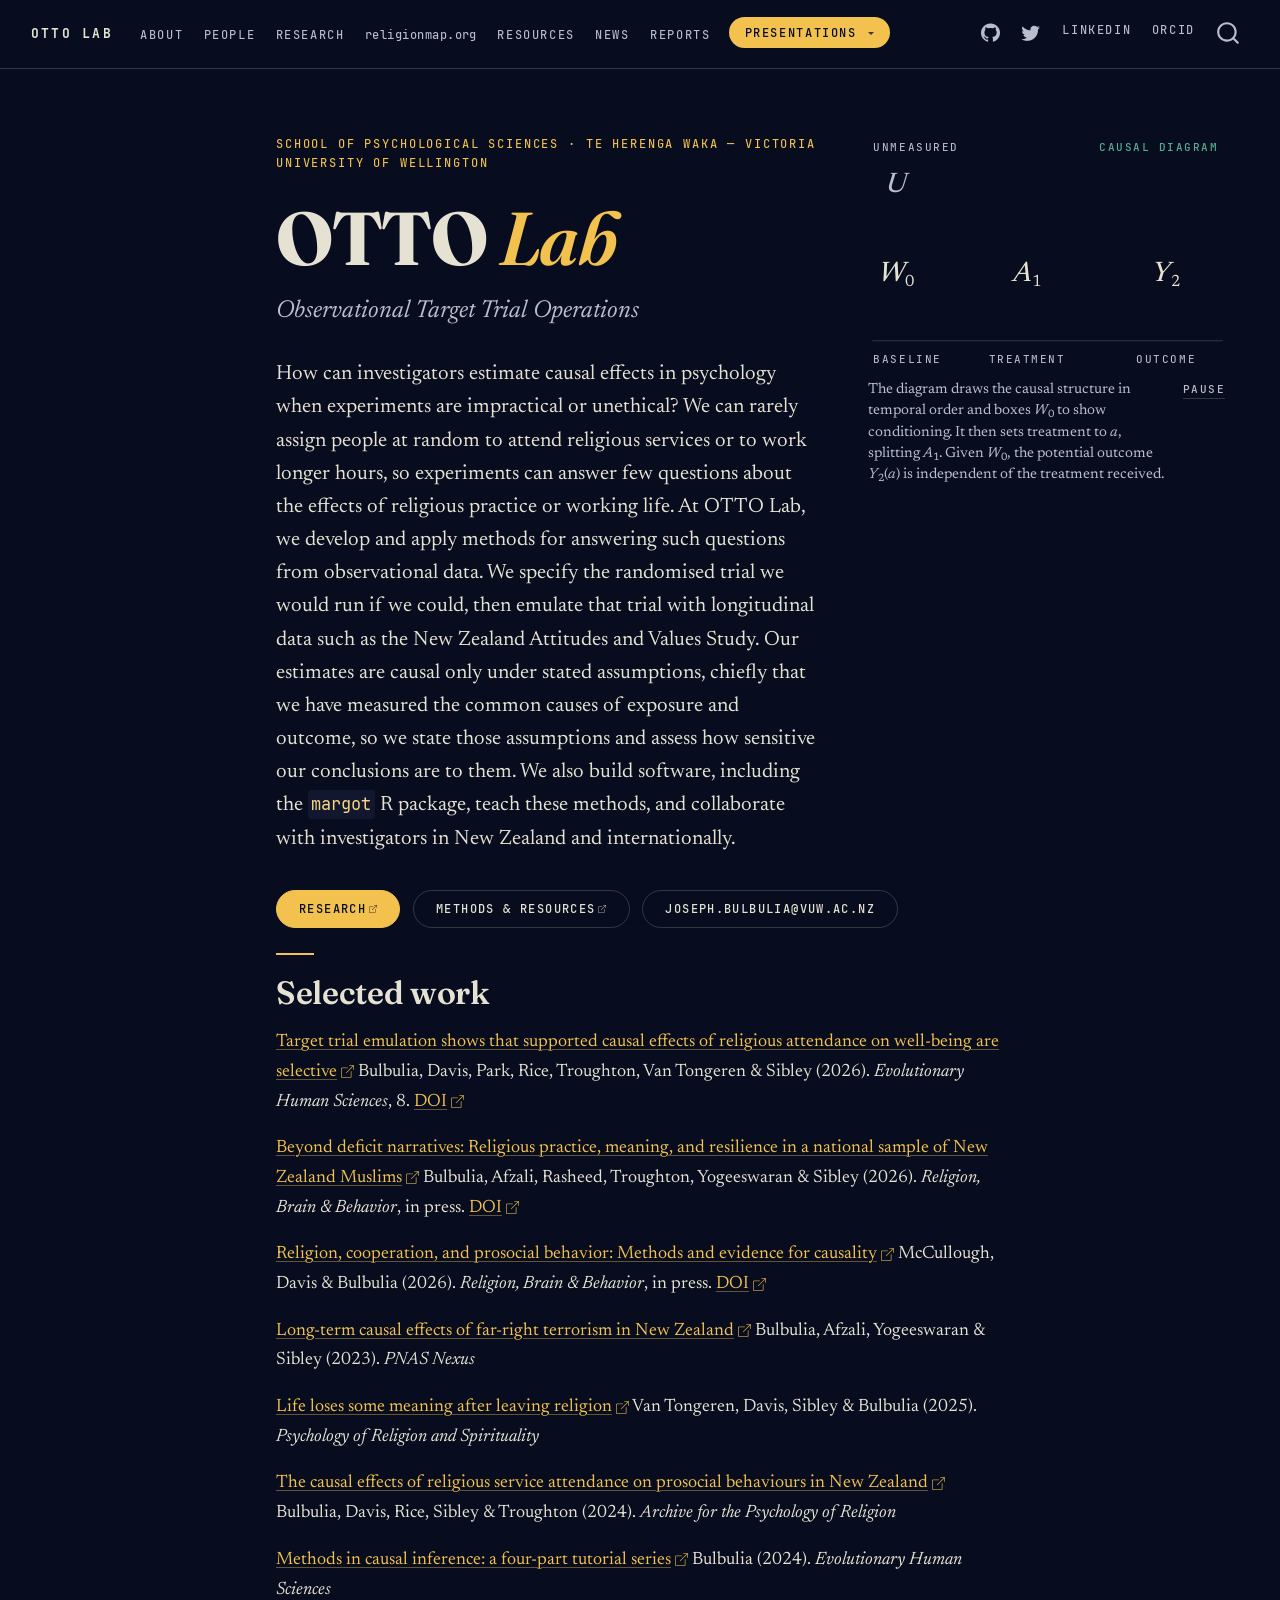
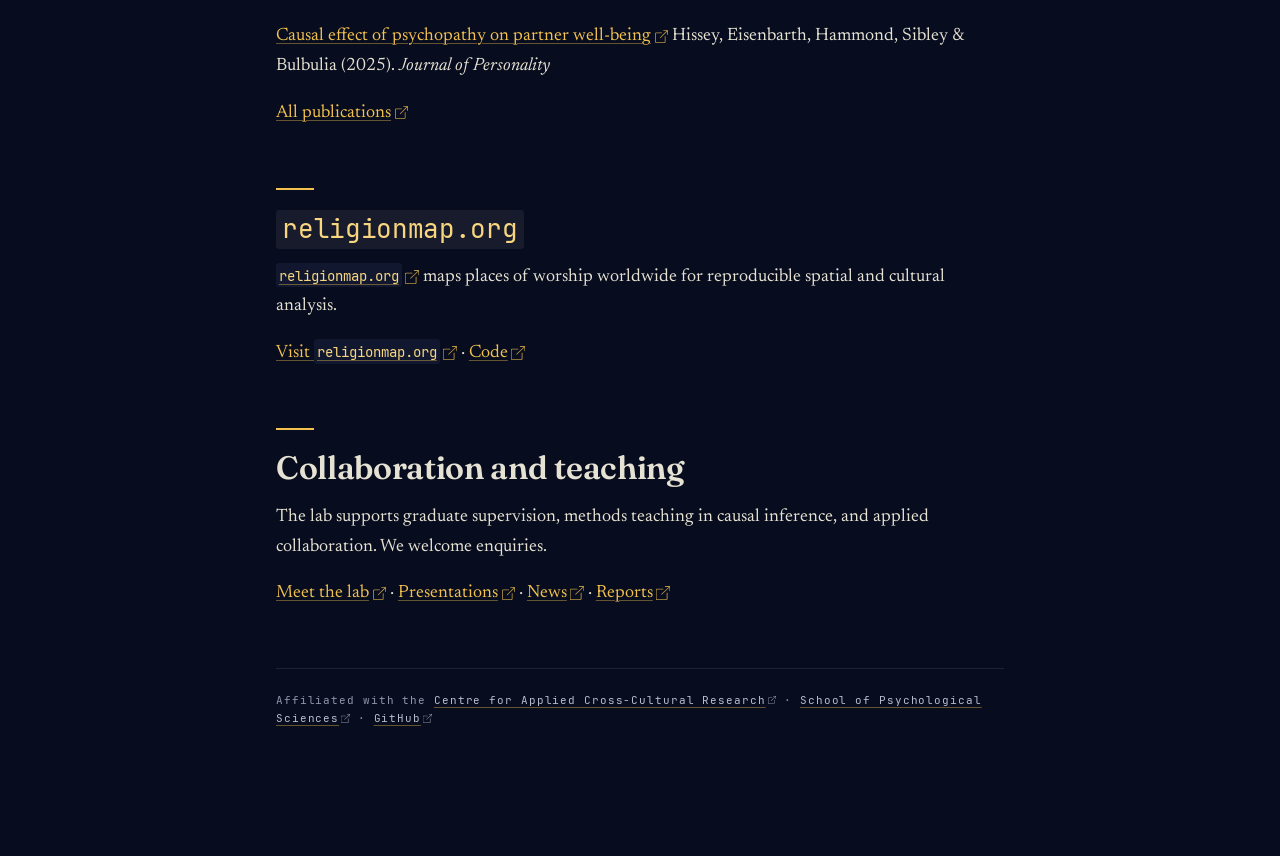
==== docs/index.html @ f125940e "lead the landing lede with the methods question" ====
<!DOCTYPE html>
<html xmlns="http://www.w3.org/1999/xhtml" lang="en" xml:lang="en"><head>

<meta charset="utf-8">
<meta name="generator" content="quarto-1.10.19">

<meta name="viewport" content="width=device-width, initial-scale=1.0, user-scalable=yes">


<title>OTTO Lab</title>
<style>
/* Default styles provided by pandoc.
** See https://pandoc.org/MANUAL.html#variables-for-html for config info.
*/
span.smallcaps{font-variant: small-caps;}
div.columns{display: flex; gap: 1.5em;}
div.column{flex: auto;}
@media screen {
div.columns{gap: min(4vw, 1.5em);}
div.column{overflow-x: auto;}
}
div.hanging-indent{margin-left: 1.5em; text-indent: -1.5em;}
ul.task-list{list-style: none;}
ul.task-list li input[type="checkbox"] {
  width: 0.8em;
  margin: 0 0.8em 0.2em -1em; /* quarto-specific, see https://github.com/quarto-dev/quarto-cli/issues/4556 */ 
  vertical-align: middle;
}
/* CSS for syntax highlighting */
html { -webkit-text-size-adjust: 100%; }
pre > code.sourceCode { white-space: pre; position: relative; }
pre > code.sourceCode > span { display: inline-block; line-height: 1.25; }
pre > code.sourceCode > span:empty { height: 1.2em; }
.sourceCode { overflow: visible; }
code.sourceCode > span { color: inherit; text-decoration: inherit; }
div.sourceCode { margin: 1em 0; }
pre.sourceCode { margin: 0; }
@media screen {
div.sourceCode { overflow: auto; }
}
@media print {
pre > code.sourceCode { white-space: pre-wrap; }
pre > code.sourceCode > span { text-indent: -5em; padding-left: 5em; }
}
pre.numberSource code
  { counter-reset: source-line 0; }
pre.numberSource code > span
  { position: relative; left: -4em; counter-increment: source-line; }
pre.numberSource code > span > a:first-child::before
  { content: counter(source-line);
    position: relative; left: -1em; text-align: right; vertical-align: baseline;
    border: none; display: inline-block;
    -webkit-touch-callout: none; -webkit-user-select: none;
    -khtml-user-select: none; -moz-user-select: none;
    -ms-user-select: none; user-select: none;
    padding: 0 4px; width: 4em;
  }
pre.numberSource { margin-left: 3em;  padding-left: 4px; }
div.sourceCode
  {   }
@media screen {
pre > code.sourceCode > span > a:first-child::before { text-decoration: underline; }
}
</style>


<script src="site_libs/quarto-nav/quarto-nav.js"></script>
<script src="site_libs/quarto-nav/headroom.min.js"></script>
<script src="site_libs/clipboard/clipboard.min.js"></script>
<script src="site_libs/quarto-search/autocomplete.umd.js"></script>
<script src="site_libs/quarto-search/fuse.min.js"></script>
<script src="site_libs/quarto-search/quarto-search.js"></script>
<meta name="quarto:offset" content="./">
<script src="site_libs/quarto-html/quarto.js" type="module"></script>
<script src="site_libs/quarto-html/tabsets/tabsets.js" type="module"></script>
<script src="site_libs/quarto-html/popper.min.js"></script>
<script src="site_libs/quarto-html/tippy.umd.min.js"></script>
<script src="site_libs/quarto-html/anchor.min.js"></script>
<link href="site_libs/quarto-html/tippy.css" rel="stylesheet">
<link href="site_libs/quarto-html/quarto-syntax-highlighting-dark-f0058274f14582c11f93ccacdc4628bb.css" rel="stylesheet" id="quarto-text-highlighting-styles">
<script src="site_libs/bootstrap/bootstrap.min.js"></script>
<link href="site_libs/bootstrap/bootstrap-icons.css" rel="stylesheet">
<link href="site_libs/bootstrap/bootstrap-173525e9e7767d01ec6b08f5a2f93397.min.css" rel="stylesheet" append-hash="true" id="quarto-bootstrap" data-mode="dark">
<script id="quarto-search-options" type="application/json">{
  "location": "navbar",
  "copy-button": false,
  "collapse-after": 3,
  "panel-placement": "end",
  "type": "overlay",
  "limit": 50,
  "keyboard-shortcut": [
    "f",
    "/",
    "s"
  ],
  "show-item-context": false,
  "language": {
    "search-no-results-text": "No results",
    "search-matching-documents-text": "matching documents",
    "search-copy-link-title": "Copy link to search",
    "search-hide-matches-text": "Hide additional matches",
    "search-more-match-text": "more match in this document",
    "search-more-matches-text": "more matches in this document",
    "search-clear-button-title": "Clear",
    "search-text-placeholder": "",
    "search-detached-cancel-button-title": "Cancel",
    "search-submit-button-title": "Submit",
    "search-label": "Search"
  }
}</script>
<style>html{ scroll-behavior: smooth; }</style>


<link rel="stylesheet" href="styles.css">
<meta property="og:title" content="OTTO Lab">
<meta property="og:description" content="Observational Target Trial Operations (OTTO), School of Psychological Sciences, Te Herenga Waka - Victoria University of Wellington">
<meta property="og:site_name" content="OTTO Lab">
<meta property="og:locale" content="en_US">
<meta name="twitter:title" content="OTTO Lab">
<meta name="twitter:description" content="Observational Target Trial Operations (OTTO), School of Psychological Sciences, Te Herenga Waka - Victoria University of Wellington">
<meta name="twitter:creator" content="@prof_joe_">
<meta name="twitter:site" content="@prof_joe_">
<meta name="twitter:card" content="summary_large_image">
</head>

<body class="nav-fixed home fullcontent quarto-light">

<div id="quarto-search-results"></div>
  <header id="quarto-header" class="headroom fixed-top">
    <nav class="navbar navbar-expand-lg " data-bs-theme="dark">
      <div class="navbar-container container-fluid">
      <div class="navbar-brand-container mx-auto">
    <a class="navbar-brand" href="./index.html">
    <span class="navbar-title">OTTO Lab</span>
    </a>
  </div>
            <div id="quarto-search" class="" title="Search"></div>
          <button class="navbar-toggler" type="button" data-bs-toggle="collapse" data-bs-target="#navbarCollapse" aria-controls="navbarCollapse" role="menu" aria-expanded="false" aria-label="Toggle navigation" onclick="if (window.quartoToggleHeadroom) { window.quartoToggleHeadroom(); }">
  <span class="navbar-toggler-icon"></span>
</button>
          <div class="collapse navbar-collapse" id="navbarCollapse">
            <ul class="navbar-nav navbar-nav-scroll me-auto">
  <li class="nav-item">
    <a class="nav-link" href="./about.html"> 
<span class="menu-text">About</span></a>
  </li>  
  <li class="nav-item">
    <a class="nav-link" href="./team.html"> 
<span class="menu-text">People</span></a>
  </li>  
  <li class="nav-item">
    <a class="nav-link" href="./research.html"> 
<span class="menu-text">Research</span></a>
  </li>  
  <li class="nav-item">
    <a class="nav-link" href="https://religionmap.org/"> 
<span class="menu-text">religionmap.org</span></a>
  </li>  
  <li class="nav-item">
    <a class="nav-link" href="./resources.html"> 
<span class="menu-text">Resources</span></a>
  </li>  
  <li class="nav-item">
    <a class="nav-link" href="./news.html"> 
<span class="menu-text">News</span></a>
  </li>  
  <li class="nav-item">
    <a class="nav-link" href="./reports.html"> 
<span class="menu-text">Reports</span></a>
  </li>  
  <li class="nav-item dropdown ">
    <a class="nav-link dropdown-toggle" href="#" id="nav-menu-presentations" role="link" data-bs-toggle="dropdown" aria-expanded="false">
 <span class="menu-text">Presentations</span>
    </a>
    <ul class="dropdown-menu" aria-labelledby="nav-menu-presentations">    
        <li>
    <a class="dropdown-item" href="./presentations.html">
 <span class="dropdown-text">All Presentations</span></a>
  </li>  
        <li><hr class="dropdown-divider"></li>
        <li class="dropdown-header">2025</li>
        <li>
    <a class="dropdown-item" href="./presentations.html#sasp-2025">
 <span class="dropdown-text">SASP: Student Presentations</span></a>
  </li>  
        <li>
    <a class="dropdown-item" href="./presentations.html#apa-bier-2025">
 <span class="dropdown-text">Bier Award Lecture</span></a>
  </li>  
    </ul>
  </li>
</ul>
            <ul class="navbar-nav navbar-nav-scroll ms-auto">
  <li class="nav-item compact">
    <a class="nav-link" href="https://github.com/go-bayes"> <i class="bi bi-github" role="img" aria-label="GitHub">
</i> 
<span class="menu-text"></span></a>
  </li>  
  <li class="nav-item compact">
    <a class="nav-link" href="https://x.com/prof_joe_"> <i class="bi bi-twitter" role="img" aria-label="X (Twitter)">
</i> 
<span class="menu-text"></span></a>
  </li>  
  <li class="nav-item">
    <a class="nav-link" href="https://linkedin.com/in/joseph-bulbulia-1ba5a514"> 
<span class="menu-text">LinkedIn</span></a>
  </li>  
  <li class="nav-item">
    <a class="nav-link" href="https://orcid.org/0000-0002-5861-2056"> 
<span class="menu-text">ORCID</span></a>
  </li>  
</ul>
          </div> <!-- /navcollapse -->
            <div class="quarto-navbar-tools">
</div>
      </div> <!-- /container-fluid -->
    </nav>
</header>
<!-- content -->
<div id="quarto-content" class="quarto-container page-columns page-rows-contents page-layout-article page-navbar">
<!-- sidebar -->
<!-- margin-sidebar -->
    
<!-- main -->
<main class="content" id="quarto-document-content">

<header id="title-block-header" class="quarto-title-block default">
<div class="quarto-title">
<div class="quarto-title-block"><div><h1 class="title">OTTO Lab</h1><button type="button" class="btn code-tools-button" id="quarto-code-tools-source"><i class="bi"></i> Code</button></div></div>
</div>



<div class="quarto-title-meta">

    
  
    
  </div>
  


</header>


<div class="hero">
<p class="hero-affiliation">
School of Psychological Sciences · Te Herenga Waka — Victoria University of Wellington
</p>
<h1 class="hero-title">
OTTO <em>Lab</em>
</h1>
<p class="hero-descriptor">
Observational Target Trial Operations
</p>
<figure class="hero-dag figure" id="hero-dag">
<svg class="dag" viewbox="18 0 328 216" role="img" aria-labelledby="dag-title dag-desc">
<title id="dag-title">Causal diagram of a target trial emulation</title>
<desc id="dag-desc">In temporal order: an unmeasured variable U affects baseline covariates W0 and the outcome Y2; W0 affects treatment A1 and Y2. W0 is then boxed to show conditioning. The treatment node splits to set treatment to a, as in a single-world intervention graph, and an arrow runs from a to the potential outcome Y2(a). Given W0, Y2(a) is independent of the treatment received.</desc>
<g aria-hidden="true">
<text class="dag-phase dag-phase-obs" x="340" y="16" text-anchor="end">CAUSAL DIAGRAM</text>
<text class="dag-phase dag-phase-int" x="340" y="16" text-anchor="end">SINGLE-WORLD INTERVENTION</text>
<text class="dag-node dag-u" x="44" y="53" text-anchor="middle">U</text>
<text class="dag-micro" x="23" y="16">UNMEASURED</text>
<text class="dag-node" x="44" y="135" text-anchor="middle">W<tspan class="dag-sub" dy="5">0</tspan></text>
<text class="dag-node" x="164" y="135" text-anchor="middle">A<tspan class="dag-sub" dy="5">1</tspan></text>
<text class="dag-node" x="292" y="135" text-anchor="middle">Y<tspan class="dag-sub" dy="5">2</tspan></text>
<rect class="dag-box" x="22" y="111" width="44" height="37" rx="2" pathlength="1"></rect>
<g class="dag-split">
<line class="dag-bar" x1="189" y1="106" x2="189" y2="146"></line>
<text class="dag-node dag-fixed" x="198" y="135">a</text>
</g>
<text class="dag-node dag-fixed dag-po" x="308" y="135">(a)</text>
<g class="dag-edge dag-e-la"><path d="M72.0 126.0 L140.0 126.0" pathlength="1"></path><polygon points="146.0,126.0 138.0,129.4 138.0,122.6"></polygon></g>
<g class="dag-edge dag-e-ly"><path d="M58.0 150.0 Q162.7 205.0 269.4 145.6" pathlength="1"></path><polygon points="276.0,142.0 270.7,148.9 267.4,143.0"></polygon></g>
<g class="dag-edge dag-edge-dashed dag-e-ul"><path d="M44.0 64.0 L44.0 101.0"></path><polygon points="44.0,109.0 40.6,101.0 47.4,101.0"></polygon></g>
<g class="dag-edge dag-edge-dashed dag-e-uy"><path d="M60.0 58.0 Q191.9 52.2 271.1 106.6"></path><polygon points="276.0,110.0 267.5,108.1 271.5,102.6"></polygon></g>
<g class="dag-edge dag-edge-int dag-e-int"><path d="M216.0 126.0 L266.0 126.0" pathlength="1"></path><polygon points="272.0,126.0 264.0,129.4 264.0,122.6"></polygon></g>
<line class="dag-axis" x1="22" y1="190" x2="344" y2="190"></line>
<text class="dag-micro" x="23" y="210">BASELINE</text>
<text class="dag-micro" x="164" y="210" text-anchor="middle">TREATMENT</text>
<text class="dag-micro" x="292" y="210" text-anchor="middle">OUTCOME</text>
</g>
</svg>
<figcaption class="hero-dag-caption">
<span>The diagram draws the causal structure in temporal order and boxes <i>W</i><sub>0</sub> to show conditioning. It then sets treatment to <i>a</i>, splitting <i>A</i><sub>1</sub>. Given <i>W</i><sub>0</sub>, the potential outcome <i>Y</i><sub>2</sub>(<i>a</i>) is independent of the treatment received.</span>
<button type="button" class="dag-toggle" hidden="">Pause</button>
</figcaption>
</figure>
<script>
// pause control for the hero diagram (wcag 2.2.2); hidden when motion is reduced
(function () {
  var fig = document.getElementById("hero-dag");
  var btn = fig && fig.querySelector(".dag-toggle");
  if (!btn || window.matchMedia("(prefers-reduced-motion: reduce)").matches) return;
  btn.hidden = false;
  btn.setAttribute("aria-label", "Pause diagram animation");
  btn.addEventListener("click", function () {
    var paused = fig.classList.toggle("is-paused");
    btn.textContent = paused ? "Play" : "Pause";
    btn.setAttribute("aria-label", (paused ? "Play" : "Pause") + " diagram animation");
  });
})();
</script>
<p class="hero-lede">
How can investigators estimate causal effects in psychology when experiments are impractical or unethical? We can rarely assign people at random to attend religious services or to work longer hours, so experiments can answer few questions about the effects of religious practice or working life. At OTTO Lab, we develop and apply methods for answering such questions from observational data. We specify the randomised trial we would run if we could, then emulate that trial with longitudinal data such as the New Zealand Attitudes and Values Study. Our estimates are causal only under stated assumptions, chiefly that we have measured the common causes of exposure and outcome, so we state those assumptions and assess how sensitive our conclusions are to them. We also build software, including the <code>margot</code> R package, teach these methods, and collaborate with investigators in New Zealand and internationally.
</p>
<div class="hero-actions">
<p><a href="./research.html" class="btn btn-primary">Research</a> <a href="./resources.html" class="btn btn-secondary">Methods &amp; resources</a> <a href="mailto:joseph.bulbulia@vuw.ac.nz" class="btn btn-secondary">joseph.bulbulia@vuw.ac.nz</a></p>
</div>
</div>
<section id="selected-work" class="level2">
<h2 class="anchored" data-anchor-id="selected-work">Selected work</h2>
<p><a href="https://doi.org/10.1017/ehs.2026.10043">Target trial emulation shows that supported causal effects of religious attendance on well-being are selective</a> Bulbulia, Davis, Park, Rice, Troughton, Van Tongeren &amp; Sibley (2026). <em>Evolutionary Human Sciences</em>, 8. <a href="https://doi.org/10.1017/ehs.2026.10043">DOI</a></p>
<p><a href="https://doi.org/10.1080/2153599X.2026.2645568">Beyond deficit narratives: Religious practice, meaning, and resilience in a national sample of New Zealand Muslims</a> Bulbulia, Afzali, Rasheed, Troughton, Yogeeswaran &amp; Sibley (2026). <em>Religion, Brain &amp; Behavior</em>, in press. <a href="https://doi.org/10.1080/2153599X.2026.2645568">DOI</a></p>
<p><a href="https://doi.org/10.1080/2153599X.2026.2695639">Religion, cooperation, and prosocial behavior: Methods and evidence for causality</a> McCullough, Davis &amp; Bulbulia (2026). <em>Religion, Brain &amp; Behavior</em>, in press. <a href="https://doi.org/10.1080/2153599X.2026.2695639">DOI</a></p>
<p><a href="https://academic.oup.com/pnasnexus/article/2/8/pgad242/7244773">Long-term causal effects of far-right terrorism in New Zealand</a> Bulbulia, Afzali, Yogeeswaran &amp; Sibley (2023). <em>PNAS Nexus</em></p>
<p><a href="https://psycnet.apa.org/record/2026-71076-001">Life loses some meaning after leaving religion</a> Van Tongeren, Davis, Sibley &amp; Bulbulia (2025). <em>Psychology of Religion and Spirituality</em></p>
<p><a href="https://openaccess.wgtn.ac.nz/articles/journal_contribution/The_causal_effects_of_religious_service_attendance_on_prosocial_behaviours_in_New_Zealand_A_national_longitudinal_study/28386350">The causal effects of religious service attendance on prosocial behaviours in New Zealand</a> Bulbulia, Davis, Rice, Sibley &amp; Troughton (2024). <em>Archive for the Psychology of Religion</em></p>
<p><a href="./resources.html#start-here-methods-in-causal-inference-series">Methods in causal inference: a four-part tutorial series</a> Bulbulia (2024). <em>Evolutionary Human Sciences</em></p>
<p><a href="https://doi.org/10.1111/jopy.70042">Causal effect of psychopathy on partner well-being</a> Hissey, Eisenbarth, Hammond, Sibley &amp; Bulbulia (2025). <em>Journal of Personality</em></p>
<p><a href="./research.html">All publications</a></p>
</section>
<section id="religionmap.org" class="level2">
<h2 class="anchored" data-anchor-id="religionmap.org"><code>religionmap.org</code></h2>
<p><a href="https://religionmap.org/"><code>religionmap.org</code></a> maps places of worship worldwide for reproducible spatial and cultural analysis.</p>
<p><a href="https://religionmap.org/">Visit <code>religionmap.org</code></a> · <a href="https://github.com/go-bayes/places-of-worship">Code</a></p>
</section>
<section id="collaboration-and-teaching" class="level2">
<h2 class="anchored" data-anchor-id="collaboration-and-teaching">Collaboration and teaching</h2>
<p>The lab supports graduate supervision, methods teaching in causal inference, and applied collaboration. We welcome enquiries.</p>
<div class="home-links">
<p><a href="./team.html">Meet the lab</a> · <a href="./presentations.html">Presentations</a> · <a href="./news.html">News</a> · <a href="./reports.html">Reports</a></p>
</div>
<div class="home-affiliation-line">
<p>Affiliated with the <a href="https://www.wgtn.ac.nz/cacr">Centre for Applied Cross-Cultural Research</a> · <a href="https://www.wgtn.ac.nz/psyc">School of Psychological Sciences</a> · <a href="https://github.com/go-bayes">GitHub</a></p>
</div>


<!-- -->

</section>

</main> <!-- /main -->
<script id="quarto-html-after-body" type="application/javascript">
  window.document.addEventListener("DOMContentLoaded", function (event) {
    const icon = "";
    const anchorJS = new window.AnchorJS();
    anchorJS.options = {
      placement: 'right',
      icon: icon
    };
    anchorJS.add('.anchored');
    const isCodeAnnotation = (el) => {
      for (const clz of el.classList) {
        if (clz.startsWith('code-annotation-')) {                     
          return true;
        }
      }
      return false;
    }
    const onCopySuccess = function(e) {
      // button target
      const button = e.trigger;
      // don't keep focus
      button.blur();
      // flash "checked"
      button.classList.add('code-copy-button-checked');
      var currentTitle = button.getAttribute("title");
      button.setAttribute("title", "Copied!");
      let tooltip;
      if (window.bootstrap) {
        button.setAttribute("data-bs-toggle", "tooltip");
        button.setAttribute("data-bs-placement", "left");
        button.setAttribute("data-bs-title", "Copied!");
        tooltip = new bootstrap.Tooltip(button, 
          { trigger: "manual", 
            customClass: "code-copy-button-tooltip",
            offset: [0, -8]});
        tooltip.show();    
      }
      setTimeout(function() {
        if (tooltip) {
          tooltip.hide();
          button.removeAttribute("data-bs-title");
          button.removeAttribute("data-bs-toggle");
          button.removeAttribute("data-bs-placement");
        }
        button.setAttribute("title", currentTitle);
        button.classList.remove('code-copy-button-checked');
      }, 1000);
      // clear code selection
      e.clearSelection();
    }
    const getTextToCopy = function(trigger) {
      const outerScaffold = trigger.parentElement.cloneNode(true);
      const codeEl = outerScaffold.querySelector('code');
      for (const childEl of codeEl.children) {
        if (isCodeAnnotation(childEl)) {
          childEl.remove();
        }
      }
      return codeEl.innerText;
    }
    const clipboard = new window.ClipboardJS('.code-copy-button:not([data-in-quarto-modal])', {
      text: getTextToCopy
    });
    clipboard.on('success', onCopySuccess);
    if (window.document.getElementById('quarto-embedded-source-code-modal')) {
      const clipboardModal = new window.ClipboardJS('.code-copy-button[data-in-quarto-modal]', {
        text: getTextToCopy,
        container: window.document.getElementById('quarto-embedded-source-code-modal')
      });
      clipboardModal.on('success', onCopySuccess);
    }
    const viewSource = window.document.getElementById('quarto-view-source') ||
                       window.document.getElementById('quarto-code-tools-source');
    if (viewSource) {
      const sourceUrl = viewSource.getAttribute("data-quarto-source-url");
      viewSource.addEventListener("click", function(e) {
        if (sourceUrl) {
          // rstudio viewer pane
          if (/\bcapabilities=\b/.test(window.location)) {
            window.open(sourceUrl);
          } else {
            window.location.href = sourceUrl;
          }
        } else {
          const modal = new bootstrap.Modal(document.getElementById('quarto-embedded-source-code-modal'));
          modal.show();
        }
        return false;
      });
    }
    function toggleCodeHandler(show) {
      return function(e) {
        const cellDetails = window.document.querySelectorAll(".cell details.code-fold");
        for (let i=0; i<cellDetails.length; i++) {
          const details = cellDetails[i];
          if (show) {
            details.open = true;
          } else {
            details.removeAttribute("open");
          }
        }
        const cellCodeDivs = window.document.querySelectorAll(".cell div.sourceCode.cell-code");
        const fromCls = show ? "hidden" : "unhidden";
        const toCls = show ? "unhidden" : "hidden";
        for (let i=0; i<cellCodeDivs.length; i++) {
          const codeDiv = cellCodeDivs[i];
          if (codeDiv.classList.contains(fromCls)) {
            codeDiv.classList.remove(fromCls);
            codeDiv.classList.add(toCls);
          } 
        }
        return false;
      }
    }
    const hideAllCode = window.document.getElementById("quarto-hide-all-code");
    if (hideAllCode) {
      hideAllCode.addEventListener("click", toggleCodeHandler(false));
    }
    const showAllCode = window.document.getElementById("quarto-show-all-code");
    if (showAllCode) {
      showAllCode.addEventListener("click", toggleCodeHandler(true));
    }
      var localhostRegex = new RegExp(/^(?:http|https):\/\/localhost\:?[0-9]*\//);
      var mailtoRegex = new RegExp(/^mailto:/);
        var filterRegex = new RegExp("https:\/\/ottolab\.nz\/");
      var isInternal = (href) => {
          return filterRegex.test(href) || localhostRegex.test(href) || mailtoRegex.test(href);
      }
      // Inspect non-navigation links and adorn them if external
     var links = window.document.querySelectorAll('a[href]:not(.nav-link):not(.navbar-brand):not(.toc-action):not(.sidebar-link):not(.sidebar-item-toggle):not(.pagination-link):not(.no-external):not([aria-hidden]):not(.dropdown-item):not(.quarto-navigation-tool):not(.about-link)');
      for (var i=0; i<links.length; i++) {
        const link = links[i];
        if (!isInternal(link.href)) {
          // undo the damage that might have been done by quarto-nav.js in the case of
          // links that we want to consider external
          if (link.dataset.originalHref !== undefined) {
            link.href = link.dataset.originalHref;
          }
            // target, if specified
            link.setAttribute("target", "_blank");
            if (link.getAttribute("rel") === null) {
              link.setAttribute("rel", "noopener");
            }
            // default icon
            link.classList.add("external");
        }
      }
    function tippyHover(el, contentFn, onTriggerFn, onUntriggerFn) {
      const config = {
        allowHTML: true,
        maxWidth: 500,
        delay: 100,
        arrow: false,
        appendTo: function(el) {
            return el.parentElement;
        },
        interactive: true,
        interactiveBorder: 10,
        theme: 'quarto',
        placement: 'bottom-start',
      };
      if (contentFn) {
        config.content = contentFn;
      }
      if (onTriggerFn) {
        config.onTrigger = onTriggerFn;
      }
      if (onUntriggerFn) {
        config.onUntrigger = onUntriggerFn;
      }
      window.tippy(el, config); 
    }
    const noterefs = window.document.querySelectorAll('a[role="doc-noteref"]');
    for (var i=0; i<noterefs.length; i++) {
      const ref = noterefs[i];
      tippyHover(ref, function() {
        // use id or data attribute instead here
        let href = ref.getAttribute('data-footnote-href') || ref.getAttribute('href');
        try { href = new URL(href).hash; } catch {}
        const id = href.replace(/^#\/?/, "");
        const note = window.document.getElementById(id);
        if (note) {
          return note.innerHTML;
        } else {
          return "";
        }
      });
    }
    const xrefs = window.document.querySelectorAll('a.quarto-xref');
    const processXRef = (id, note) => {
      // Strip column container classes
      const stripColumnClz = (el) => {
        el.classList.remove("page-full", "page-columns");
        if (el.children) {
          for (const child of el.children) {
            stripColumnClz(child);
          }
        }
      }
      stripColumnClz(note)
      if (id === null || id.startsWith('sec-')) {
        // Special case sections, only their first couple elements
        const container = document.createElement("div");
        if (note.children && note.children.length > 2) {
          container.appendChild(note.children[0].cloneNode(true));
          for (let i = 1; i < note.children.length; i++) {
            const child = note.children[i];
            if (child.tagName === "P" && child.innerText === "") {
              continue;
            } else {
              container.appendChild(child.cloneNode(true));
              break;
            }
          }
          if (window.Quarto?.typesetMath) {
            window.Quarto.typesetMath(container);
          }
          return container.innerHTML
        } else {
          if (window.Quarto?.typesetMath) {
            window.Quarto.typesetMath(note);
          }
          return note.innerHTML;
        }
      } else {
        // Remove any anchor links if they are present
        const anchorLink = note.querySelector('a.anchorjs-link');
        if (anchorLink) {
          anchorLink.remove();
        }
        if (window.Quarto?.typesetMath) {
          window.Quarto.typesetMath(note);
        }
        if (note.classList.contains("callout")) {
          return note.outerHTML;
        } else {
          return note.innerHTML;
        }
      }
    }
    for (var i=0; i<xrefs.length; i++) {
      const xref = xrefs[i];
      tippyHover(xref, undefined, function(instance) {
        instance.disable();
        let url = xref.getAttribute('href');
        let hash = undefined; 
        if (url.startsWith('#')) {
          hash = url;
        } else {
          try { hash = new URL(url).hash; } catch {}
        }
        if (hash) {
          const id = hash.replace(/^#\/?/, "");
          const note = window.document.getElementById(id);
          if (note !== null) {
            try {
              const html = processXRef(id, note.cloneNode(true));
              instance.setContent(html);
            } finally {
              instance.enable();
              instance.show();
            }
          } else {
            // See if we can fetch this
            fetch(url.split('#')[0])
            .then(res => res.text())
            .then(html => {
              const parser = new DOMParser();
              const htmlDoc = parser.parseFromString(html, "text/html");
              const note = htmlDoc.getElementById(id);
              if (note !== null) {
                const html = processXRef(id, note);
                instance.setContent(html);
              } 
            }).finally(() => {
              instance.enable();
              instance.show();
            });
          }
        } else {
          // See if we can fetch a full url (with no hash to target)
          // This is a special case and we should probably do some content thinning / targeting
          fetch(url)
          .then(res => res.text())
          .then(html => {
            const parser = new DOMParser();
            const htmlDoc = parser.parseFromString(html, "text/html");
            const note = htmlDoc.querySelector('main.content');
            if (note !== null) {
              // This should only happen for chapter cross references
              // (since there is no id in the URL)
              // remove the first header
              if (note.children.length > 0 && note.children[0].tagName === "HEADER") {
                note.children[0].remove();
              }
              const html = processXRef(null, note);
              instance.setContent(html);
            } 
          }).finally(() => {
            instance.enable();
            instance.show();
          });
        }
      }, function(instance) {
      });
    }
        let selectedAnnoteEl;
        const selectorForAnnotation = ( cell, annotation) => {
          let cellAttr = 'data-code-cell="' + cell + '"';
          let lineAttr = 'data-code-annotation="' +  annotation + '"';
          const selector = 'span[' + cellAttr + '][' + lineAttr + ']';
          return selector;
        }
        const selectCodeLines = (annoteEl) => {
          const doc = window.document;
          const targetCell = annoteEl.getAttribute("data-target-cell");
          const targetAnnotation = annoteEl.getAttribute("data-target-annotation");
          const annoteSpan = window.document.querySelector(selectorForAnnotation(targetCell, targetAnnotation));
          const lines = annoteSpan.getAttribute("data-code-lines").split(",");
          const lineIds = lines.map((line) => {
            return targetCell + "-" + line;
          })
          let top = null;
          let height = null;
          let parent = null;
          if (lineIds.length > 0) {
              //compute the position of the single el (top and bottom and make a div)
              const el = window.document.getElementById(lineIds[0]);
              top = el.offsetTop;
              height = el.offsetHeight;
              parent = el.parentElement.parentElement;
            if (lineIds.length > 1) {
              const lastEl = window.document.getElementById(lineIds[lineIds.length - 1]);
              const bottom = lastEl.offsetTop + lastEl.offsetHeight;
              height = bottom - top;
            }
            if (top !== null && height !== null && parent !== null) {
              // cook up a div (if necessary) and position it 
              let div = window.document.getElementById("code-annotation-line-highlight");
              if (div === null) {
                div = window.document.createElement("div");
                div.setAttribute("id", "code-annotation-line-highlight");
                div.style.position = 'absolute';
                parent.appendChild(div);
              }
              div.style.top = top - 2 + "px";
              div.style.height = height + 4 + "px";
              div.style.left = 0;
              let gutterDiv = window.document.getElementById("code-annotation-line-highlight-gutter");
              if (gutterDiv === null) {
                gutterDiv = window.document.createElement("div");
                gutterDiv.setAttribute("id", "code-annotation-line-highlight-gutter");
                gutterDiv.style.position = 'absolute';
                const codeCell = window.document.getElementById(targetCell);
                const gutter = codeCell.querySelector('.code-annotation-gutter');
                gutter.appendChild(gutterDiv);
              }
              gutterDiv.style.top = top - 2 + "px";
              gutterDiv.style.height = height + 4 + "px";
            }
            selectedAnnoteEl = annoteEl;
          }
        };
        const unselectCodeLines = () => {
          const elementsIds = ["code-annotation-line-highlight", "code-annotation-line-highlight-gutter"];
          elementsIds.forEach((elId) => {
            const div = window.document.getElementById(elId);
            if (div) {
              div.remove();
            }
          });
          selectedAnnoteEl = undefined;
        };
          // Handle positioning of the toggle
      window.addEventListener(
        "resize",
        throttle(() => {
          elRect = undefined;
          if (selectedAnnoteEl) {
            selectCodeLines(selectedAnnoteEl);
          }
        }, 10)
      );
      function throttle(fn, ms) {
      let throttle = false;
      let timer;
        return (...args) => {
          if(!throttle) { // first call gets through
              fn.apply(this, args);
              throttle = true;
          } else { // all the others get throttled
              if(timer) clearTimeout(timer); // cancel #2
              timer = setTimeout(() => {
                fn.apply(this, args);
                timer = throttle = false;
              }, ms);
          }
        };
      }
        // Attach click handler to the DT
        const annoteDls = window.document.querySelectorAll('dt[data-target-cell]');
        for (const annoteDlNode of annoteDls) {
          annoteDlNode.addEventListener('click', (event) => {
            const clickedEl = event.target;
            if (clickedEl !== selectedAnnoteEl) {
              unselectCodeLines();
              const activeEl = window.document.querySelector('dt[data-target-cell].code-annotation-active');
              if (activeEl) {
                activeEl.classList.remove('code-annotation-active');
              }
              selectCodeLines(clickedEl);
              clickedEl.classList.add('code-annotation-active');
            } else {
              // Unselect the line
              unselectCodeLines();
              clickedEl.classList.remove('code-annotation-active');
            }
          });
        }
    const findCites = (el) => {
      const parentEl = el.parentElement;
      if (parentEl) {
        const cites = parentEl.dataset.cites;
        if (cites) {
          return {
            el,
            cites: cites.split(' ')
          };
        } else {
          return findCites(el.parentElement)
        }
      } else {
        return undefined;
      }
    };
    var bibliorefs = window.document.querySelectorAll('a[role="doc-biblioref"]');
    for (var i=0; i<bibliorefs.length; i++) {
      const ref = bibliorefs[i];
      const citeInfo = findCites(ref);
      if (citeInfo) {
        tippyHover(citeInfo.el, function() {
          var popup = window.document.createElement('div');
          citeInfo.cites.forEach(function(cite) {
            var citeDiv = window.document.createElement('div');
            citeDiv.classList.add('hanging-indent');
            citeDiv.classList.add('csl-entry');
            var biblioDiv = window.document.getElementById('ref-' + cite);
            if (biblioDiv) {
              citeDiv.innerHTML = biblioDiv.innerHTML;
            }
            popup.appendChild(citeDiv);
          });
          return popup.innerHTML;
        });
      }
    }
  });
  </script><div class="modal fade" id="quarto-embedded-source-code-modal" tabindex="-1" aria-labelledby="quarto-embedded-source-code-modal-label" aria-hidden="true"><div class="modal-dialog modal-dialog-scrollable"><div class="modal-content"><div class="modal-header"><h5 class="modal-title" id="quarto-embedded-source-code-modal-label">Source Code</h5><button class="btn-close" data-bs-dismiss="modal"></button></div><div class="modal-body"><div class="">
<div class="code-copy-outer-scaffold"><div class="sourceCode" id="cb1" data-shortcodes="false"><pre class="sourceCode markdown code-with-copy"><code class="sourceCode markdown"><span id="cb1-1"><a href="#cb1-1" aria-hidden="true" tabindex="-1"></a><span class="co">---</span></span>
<span id="cb1-2"><a href="#cb1-2" aria-hidden="true" tabindex="-1"></a><span class="an">title:</span><span class="co"> "OTTO Lab"</span></span>
<span id="cb1-3"><a href="#cb1-3" aria-hidden="true" tabindex="-1"></a><span class="an">body-classes:</span><span class="co"> home</span></span>
<span id="cb1-4"><a href="#cb1-4" aria-hidden="true" tabindex="-1"></a><span class="an">toc:</span><span class="co"> false</span></span>
<span id="cb1-5"><a href="#cb1-5" aria-hidden="true" tabindex="-1"></a><span class="co">---</span></span>
<span id="cb1-6"><a href="#cb1-6" aria-hidden="true" tabindex="-1"></a></span>
<span id="cb1-7"><a href="#cb1-7" aria-hidden="true" tabindex="-1"></a>::: {.hero}</span>
<span id="cb1-8"><a href="#cb1-8" aria-hidden="true" tabindex="-1"></a><span class="dt">&lt;</span><span class="kw">p</span><span class="ot"> class</span><span class="op">=</span><span class="st">"hero-affiliation"</span><span class="dt">&gt;</span>School of Psychological Sciences · Te Herenga Waka — Victoria University of Wellington<span class="dt">&lt;/</span><span class="kw">p</span><span class="dt">&gt;</span></span>
<span id="cb1-9"><a href="#cb1-9" aria-hidden="true" tabindex="-1"></a><span class="dt">&lt;</span><span class="kw">h1</span><span class="ot"> class</span><span class="op">=</span><span class="st">"hero-title"</span><span class="dt">&gt;</span>OTTO <span class="dt">&lt;</span><span class="kw">em</span><span class="dt">&gt;</span>Lab<span class="dt">&lt;/</span><span class="kw">em</span><span class="dt">&gt;&lt;/</span><span class="kw">h1</span><span class="dt">&gt;</span></span>
<span id="cb1-10"><a href="#cb1-10" aria-hidden="true" tabindex="-1"></a><span class="dt">&lt;</span><span class="kw">p</span><span class="ot"> class</span><span class="op">=</span><span class="st">"hero-descriptor"</span><span class="dt">&gt;</span>Observational Target Trial Operations<span class="dt">&lt;/</span><span class="kw">p</span><span class="dt">&gt;</span></span>
<span id="cb1-11"><a href="#cb1-11" aria-hidden="true" tabindex="-1"></a></span>
<span id="cb1-12"><a href="#cb1-12" aria-hidden="true" tabindex="-1"></a><span class="in">```{=html}</span></span>
<span id="cb1-13"><a href="#cb1-13" aria-hidden="true" tabindex="-1"></a><span class="in">&lt;figure class="hero-dag" id="hero-dag"&gt;</span></span>
<span id="cb1-14"><a href="#cb1-14" aria-hidden="true" tabindex="-1"></a><span class="in">&lt;svg class="dag" viewBox="18 0 328 216" role="img" aria-labelledby="dag-title dag-desc"&gt;</span></span>
<span id="cb1-15"><a href="#cb1-15" aria-hidden="true" tabindex="-1"></a><span class="in">&lt;title id="dag-title"&gt;Causal diagram of a target trial emulation&lt;/title&gt;</span></span>
<span id="cb1-16"><a href="#cb1-16" aria-hidden="true" tabindex="-1"></a><span class="in">&lt;desc id="dag-desc"&gt;In temporal order: an unmeasured variable U affects baseline covariates W0 and the outcome Y2; W0 affects treatment A1 and Y2. W0 is then boxed to show conditioning. The treatment node splits to set treatment to a, as in a single-world intervention graph, and an arrow runs from a to the potential outcome Y2(a). Given W0, Y2(a) is independent of the treatment received.&lt;/desc&gt;</span></span>
<span id="cb1-17"><a href="#cb1-17" aria-hidden="true" tabindex="-1"></a><span class="in">&lt;g aria-hidden="true"&gt;</span></span>
<span id="cb1-18"><a href="#cb1-18" aria-hidden="true" tabindex="-1"></a><span class="in">&lt;text class="dag-phase dag-phase-obs" x="340" y="16" text-anchor="end"&gt;CAUSAL DIAGRAM&lt;/text&gt;</span></span>
<span id="cb1-19"><a href="#cb1-19" aria-hidden="true" tabindex="-1"></a><span class="in">&lt;text class="dag-phase dag-phase-int" x="340" y="16" text-anchor="end"&gt;SINGLE-WORLD INTERVENTION&lt;/text&gt;</span></span>
<span id="cb1-20"><a href="#cb1-20" aria-hidden="true" tabindex="-1"></a><span class="in">&lt;text class="dag-node dag-u" x="44" y="53" text-anchor="middle"&gt;U&lt;/text&gt;</span></span>
<span id="cb1-21"><a href="#cb1-21" aria-hidden="true" tabindex="-1"></a><span class="in">&lt;text class="dag-micro" x="23" y="16"&gt;UNMEASURED&lt;/text&gt;</span></span>
<span id="cb1-22"><a href="#cb1-22" aria-hidden="true" tabindex="-1"></a><span class="in">&lt;text class="dag-node" x="44" y="135" text-anchor="middle"&gt;W&lt;tspan class="dag-sub" dy="5"&gt;0&lt;/tspan&gt;&lt;/text&gt;</span></span>
<span id="cb1-23"><a href="#cb1-23" aria-hidden="true" tabindex="-1"></a><span class="in">&lt;text class="dag-node" x="164" y="135" text-anchor="middle"&gt;A&lt;tspan class="dag-sub" dy="5"&gt;1&lt;/tspan&gt;&lt;/text&gt;</span></span>
<span id="cb1-24"><a href="#cb1-24" aria-hidden="true" tabindex="-1"></a><span class="in">&lt;text class="dag-node" x="292" y="135" text-anchor="middle"&gt;Y&lt;tspan class="dag-sub" dy="5"&gt;2&lt;/tspan&gt;&lt;/text&gt;</span></span>
<span id="cb1-25"><a href="#cb1-25" aria-hidden="true" tabindex="-1"></a><span class="in">&lt;rect class="dag-box" x="22" y="111" width="44" height="37" rx="2" pathLength="1"/&gt;</span></span>
<span id="cb1-26"><a href="#cb1-26" aria-hidden="true" tabindex="-1"></a><span class="in">&lt;g class="dag-split"&gt;</span></span>
<span id="cb1-27"><a href="#cb1-27" aria-hidden="true" tabindex="-1"></a><span class="in">&lt;line class="dag-bar" x1="189" y1="106" x2="189" y2="146"/&gt;</span></span>
<span id="cb1-28"><a href="#cb1-28" aria-hidden="true" tabindex="-1"></a><span class="in">&lt;text class="dag-node dag-fixed" x="198" y="135"&gt;a&lt;/text&gt;</span></span>
<span id="cb1-29"><a href="#cb1-29" aria-hidden="true" tabindex="-1"></a><span class="in">&lt;/g&gt;</span></span>
<span id="cb1-30"><a href="#cb1-30" aria-hidden="true" tabindex="-1"></a><span class="in">&lt;text class="dag-node dag-fixed dag-po" x="308" y="135"&gt;(a)&lt;/text&gt;</span></span>
<span id="cb1-31"><a href="#cb1-31" aria-hidden="true" tabindex="-1"></a><span class="in">&lt;g class="dag-edge dag-e-la"&gt;&lt;path d="M72.0 126.0 L140.0 126.0" pathLength="1"/&gt;&lt;polygon points="146.0,126.0 138.0,129.4 138.0,122.6"/&gt;&lt;/g&gt;</span></span>
<span id="cb1-32"><a href="#cb1-32" aria-hidden="true" tabindex="-1"></a><span class="in">&lt;g class="dag-edge dag-e-ly"&gt;&lt;path d="M58.0 150.0 Q162.7 205.0 269.4 145.6" pathLength="1"/&gt;&lt;polygon points="276.0,142.0 270.7,148.9 267.4,143.0"/&gt;&lt;/g&gt;</span></span>
<span id="cb1-33"><a href="#cb1-33" aria-hidden="true" tabindex="-1"></a><span class="in">&lt;g class="dag-edge dag-edge-dashed dag-e-ul"&gt;&lt;path d="M44.0 64.0 L44.0 101.0"/&gt;&lt;polygon points="44.0,109.0 40.6,101.0 47.4,101.0"/&gt;&lt;/g&gt;</span></span>
<span id="cb1-34"><a href="#cb1-34" aria-hidden="true" tabindex="-1"></a><span class="in">&lt;g class="dag-edge dag-edge-dashed dag-e-uy"&gt;&lt;path d="M60.0 58.0 Q191.9 52.2 271.1 106.6"/&gt;&lt;polygon points="276.0,110.0 267.5,108.1 271.5,102.6"/&gt;&lt;/g&gt;</span></span>
<span id="cb1-35"><a href="#cb1-35" aria-hidden="true" tabindex="-1"></a><span class="in">&lt;g class="dag-edge dag-edge-int dag-e-int"&gt;&lt;path d="M216.0 126.0 L266.0 126.0" pathLength="1"/&gt;&lt;polygon points="272.0,126.0 264.0,129.4 264.0,122.6"/&gt;&lt;/g&gt;</span></span>
<span id="cb1-36"><a href="#cb1-36" aria-hidden="true" tabindex="-1"></a><span class="in">&lt;line class="dag-axis" x1="22" y1="190" x2="344" y2="190"/&gt;</span></span>
<span id="cb1-37"><a href="#cb1-37" aria-hidden="true" tabindex="-1"></a><span class="in">&lt;text class="dag-micro" x="23" y="210"&gt;BASELINE&lt;/text&gt;</span></span>
<span id="cb1-38"><a href="#cb1-38" aria-hidden="true" tabindex="-1"></a><span class="in">&lt;text class="dag-micro" x="164" y="210" text-anchor="middle"&gt;TREATMENT&lt;/text&gt;</span></span>
<span id="cb1-39"><a href="#cb1-39" aria-hidden="true" tabindex="-1"></a><span class="in">&lt;text class="dag-micro" x="292" y="210" text-anchor="middle"&gt;OUTCOME&lt;/text&gt;</span></span>
<span id="cb1-40"><a href="#cb1-40" aria-hidden="true" tabindex="-1"></a><span class="in">&lt;/g&gt;</span></span>
<span id="cb1-41"><a href="#cb1-41" aria-hidden="true" tabindex="-1"></a><span class="in">&lt;/svg&gt;</span></span>
<span id="cb1-42"><a href="#cb1-42" aria-hidden="true" tabindex="-1"></a><span class="in">&lt;figcaption class="hero-dag-caption"&gt;</span></span>
<span id="cb1-43"><a href="#cb1-43" aria-hidden="true" tabindex="-1"></a><span class="in">&lt;span&gt;The diagram draws the causal structure in temporal order and boxes &lt;i&gt;W&lt;/i&gt;&lt;sub&gt;0&lt;/sub&gt; to show conditioning. It then sets treatment to &lt;i&gt;a&lt;/i&gt;, splitting &lt;i&gt;A&lt;/i&gt;&lt;sub&gt;1&lt;/sub&gt;. Given &lt;i&gt;W&lt;/i&gt;&lt;sub&gt;0&lt;/sub&gt;, the potential outcome &lt;i&gt;Y&lt;/i&gt;&lt;sub&gt;2&lt;/sub&gt;(&lt;i&gt;a&lt;/i&gt;) is independent of the treatment received.&lt;/span&gt;</span></span>
<span id="cb1-44"><a href="#cb1-44" aria-hidden="true" tabindex="-1"></a><span class="in">&lt;button type="button" class="dag-toggle" hidden&gt;Pause&lt;/button&gt;</span></span>
<span id="cb1-45"><a href="#cb1-45" aria-hidden="true" tabindex="-1"></a><span class="in">&lt;/figcaption&gt;</span></span>
<span id="cb1-46"><a href="#cb1-46" aria-hidden="true" tabindex="-1"></a><span class="in">&lt;/figure&gt;</span></span>
<span id="cb1-47"><a href="#cb1-47" aria-hidden="true" tabindex="-1"></a><span class="in">&lt;script&gt;</span></span>
<span id="cb1-48"><a href="#cb1-48" aria-hidden="true" tabindex="-1"></a><span class="in">// pause control for the hero diagram (wcag 2.2.2); hidden when motion is reduced</span></span>
<span id="cb1-49"><a href="#cb1-49" aria-hidden="true" tabindex="-1"></a><span class="in">(function () {</span></span>
<span id="cb1-50"><a href="#cb1-50" aria-hidden="true" tabindex="-1"></a><span class="in">  var fig = document.getElementById("hero-dag");</span></span>
<span id="cb1-51"><a href="#cb1-51" aria-hidden="true" tabindex="-1"></a><span class="in">  var btn = fig &amp;&amp; fig.querySelector(".dag-toggle");</span></span>
<span id="cb1-52"><a href="#cb1-52" aria-hidden="true" tabindex="-1"></a><span class="in">  if (!btn || window.matchMedia("(prefers-reduced-motion: reduce)").matches) return;</span></span>
<span id="cb1-53"><a href="#cb1-53" aria-hidden="true" tabindex="-1"></a><span class="in">  btn.hidden = false;</span></span>
<span id="cb1-54"><a href="#cb1-54" aria-hidden="true" tabindex="-1"></a><span class="in">  btn.setAttribute("aria-label", "Pause diagram animation");</span></span>
<span id="cb1-55"><a href="#cb1-55" aria-hidden="true" tabindex="-1"></a><span class="in">  btn.addEventListener("click", function () {</span></span>
<span id="cb1-56"><a href="#cb1-56" aria-hidden="true" tabindex="-1"></a><span class="in">    var paused = fig.classList.toggle("is-paused");</span></span>
<span id="cb1-57"><a href="#cb1-57" aria-hidden="true" tabindex="-1"></a><span class="in">    btn.textContent = paused ? "Play" : "Pause";</span></span>
<span id="cb1-58"><a href="#cb1-58" aria-hidden="true" tabindex="-1"></a><span class="in">    btn.setAttribute("aria-label", (paused ? "Play" : "Pause") + " diagram animation");</span></span>
<span id="cb1-59"><a href="#cb1-59" aria-hidden="true" tabindex="-1"></a><span class="in">  });</span></span>
<span id="cb1-60"><a href="#cb1-60" aria-hidden="true" tabindex="-1"></a><span class="in">})();</span></span>
<span id="cb1-61"><a href="#cb1-61" aria-hidden="true" tabindex="-1"></a><span class="in">&lt;/script&gt;</span></span>
<span id="cb1-62"><a href="#cb1-62" aria-hidden="true" tabindex="-1"></a><span class="in">```</span></span>
<span id="cb1-63"><a href="#cb1-63" aria-hidden="true" tabindex="-1"></a></span>
<span id="cb1-64"><a href="#cb1-64" aria-hidden="true" tabindex="-1"></a><span class="dt">&lt;</span><span class="kw">p</span><span class="ot"> class</span><span class="op">=</span><span class="st">"hero-lede"</span><span class="dt">&gt;</span>How can investigators estimate causal effects in psychology when experiments are impractical or unethical? We can rarely assign people at random to attend religious services or to work longer hours, so experiments can answer few questions about the effects of religious practice or working life. At OTTO Lab, we develop and apply methods for answering such questions from observational data. We specify the randomised trial we would run if we could, then emulate that trial with longitudinal data such as the New Zealand Attitudes and Values Study. Our estimates are causal only under stated assumptions, chiefly that we have measured the common causes of exposure and outcome, so we state those assumptions and assess how sensitive our conclusions are to them. We also build software, including the <span class="dt">&lt;</span><span class="kw">code</span><span class="dt">&gt;</span>margot<span class="dt">&lt;/</span><span class="kw">code</span><span class="dt">&gt;</span> R package, teach these methods, and collaborate with investigators in New Zealand and internationally.<span class="dt">&lt;/</span><span class="kw">p</span><span class="dt">&gt;</span></span>
<span id="cb1-65"><a href="#cb1-65" aria-hidden="true" tabindex="-1"></a><span class="dt">&lt;</span><span class="kw">div</span><span class="ot"> class</span><span class="op">=</span><span class="st">"hero-actions"</span><span class="dt">&gt;</span></span>
<span id="cb1-66"><a href="#cb1-66" aria-hidden="true" tabindex="-1"></a><span class="dt">&lt;</span><span class="kw">a</span><span class="ot"> href</span><span class="op">=</span><span class="st">"research.qmd"</span><span class="ot"> class</span><span class="op">=</span><span class="st">"btn btn-primary"</span><span class="dt">&gt;</span>Research<span class="dt">&lt;/</span><span class="kw">a</span><span class="dt">&gt;</span></span>
<span id="cb1-67"><a href="#cb1-67" aria-hidden="true" tabindex="-1"></a><span class="dt">&lt;</span><span class="kw">a</span><span class="ot"> href</span><span class="op">=</span><span class="st">"resources.qmd"</span><span class="ot"> class</span><span class="op">=</span><span class="st">"btn btn-secondary"</span><span class="dt">&gt;</span>Methods &amp; resources<span class="dt">&lt;/</span><span class="kw">a</span><span class="dt">&gt;</span></span>
<span id="cb1-68"><a href="#cb1-68" aria-hidden="true" tabindex="-1"></a><span class="dt">&lt;</span><span class="kw">a</span><span class="ot"> href</span><span class="op">=</span><span class="st">"mailto:joseph.bulbulia@vuw.ac.nz"</span><span class="ot"> class</span><span class="op">=</span><span class="st">"btn btn-secondary"</span><span class="dt">&gt;</span>joseph.bulbulia@vuw.ac.nz<span class="dt">&lt;/</span><span class="kw">a</span><span class="dt">&gt;</span></span>
<span id="cb1-69"><a href="#cb1-69" aria-hidden="true" tabindex="-1"></a><span class="dt">&lt;/</span><span class="kw">div</span><span class="dt">&gt;</span></span>
<span id="cb1-70"><a href="#cb1-70" aria-hidden="true" tabindex="-1"></a>:::</span>
<span id="cb1-71"><a href="#cb1-71" aria-hidden="true" tabindex="-1"></a></span>
<span id="cb1-72"><a href="#cb1-72" aria-hidden="true" tabindex="-1"></a><span class="fu">## Selected work</span></span>
<span id="cb1-73"><a href="#cb1-73" aria-hidden="true" tabindex="-1"></a></span>
<span id="cb1-74"><a href="#cb1-74" aria-hidden="true" tabindex="-1"></a><span class="co">[</span><span class="ot">Target trial emulation shows that supported causal effects of religious attendance on well-being are selective</span><span class="co">](https://doi.org/10.1017/ehs.2026.10043)</span></span>
<span id="cb1-75"><a href="#cb1-75" aria-hidden="true" tabindex="-1"></a>Bulbulia, Davis, Park, Rice, Troughton, Van Tongeren &amp; Sibley (2026). *Evolutionary Human Sciences*, 8. <span class="co">[</span><span class="ot">DOI</span><span class="co">](https://doi.org/10.1017/ehs.2026.10043)</span></span>
<span id="cb1-76"><a href="#cb1-76" aria-hidden="true" tabindex="-1"></a></span>
<span id="cb1-77"><a href="#cb1-77" aria-hidden="true" tabindex="-1"></a><span class="co">[</span><span class="ot">Beyond deficit narratives: Religious practice, meaning, and resilience in a national sample of New Zealand Muslims</span><span class="co">](https://doi.org/10.1080/2153599X.2026.2645568)</span></span>
<span id="cb1-78"><a href="#cb1-78" aria-hidden="true" tabindex="-1"></a>Bulbulia, Afzali, Rasheed, Troughton, Yogeeswaran &amp; Sibley (2026). *Religion, Brain &amp; Behavior*, in press. <span class="co">[</span><span class="ot">DOI</span><span class="co">](https://doi.org/10.1080/2153599X.2026.2645568)</span></span>
<span id="cb1-79"><a href="#cb1-79" aria-hidden="true" tabindex="-1"></a></span>
<span id="cb1-80"><a href="#cb1-80" aria-hidden="true" tabindex="-1"></a><span class="co">[</span><span class="ot">Religion, cooperation, and prosocial behavior: Methods and evidence for causality</span><span class="co">](https://doi.org/10.1080/2153599X.2026.2695639)</span></span>
<span id="cb1-81"><a href="#cb1-81" aria-hidden="true" tabindex="-1"></a>McCullough, Davis &amp; Bulbulia (2026). *Religion, Brain &amp; Behavior*, in press. <span class="co">[</span><span class="ot">DOI</span><span class="co">](https://doi.org/10.1080/2153599X.2026.2695639)</span></span>
<span id="cb1-82"><a href="#cb1-82" aria-hidden="true" tabindex="-1"></a></span>
<span id="cb1-83"><a href="#cb1-83" aria-hidden="true" tabindex="-1"></a><span class="co">[</span><span class="ot">Long-term causal effects of far-right terrorism in New Zealand</span><span class="co">](https://academic.oup.com/pnasnexus/article/2/8/pgad242/7244773)</span></span>
<span id="cb1-84"><a href="#cb1-84" aria-hidden="true" tabindex="-1"></a>Bulbulia, Afzali, Yogeeswaran &amp; Sibley (2023). *PNAS Nexus*</span>
<span id="cb1-85"><a href="#cb1-85" aria-hidden="true" tabindex="-1"></a></span>
<span id="cb1-86"><a href="#cb1-86" aria-hidden="true" tabindex="-1"></a><span class="co">[</span><span class="ot">Life loses some meaning after leaving religion</span><span class="co">](https://psycnet.apa.org/record/2026-71076-001)</span></span>
<span id="cb1-87"><a href="#cb1-87" aria-hidden="true" tabindex="-1"></a>Van Tongeren, Davis, Sibley &amp; Bulbulia (2025). *Psychology of Religion and Spirituality*</span>
<span id="cb1-88"><a href="#cb1-88" aria-hidden="true" tabindex="-1"></a></span>
<span id="cb1-89"><a href="#cb1-89" aria-hidden="true" tabindex="-1"></a><span class="co">[</span><span class="ot">The causal effects of religious service attendance on prosocial behaviours in New Zealand</span><span class="co">](https://openaccess.wgtn.ac.nz/articles/journal_contribution/The_causal_effects_of_religious_service_attendance_on_prosocial_behaviours_in_New_Zealand_A_national_longitudinal_study/28386350)</span></span>
<span id="cb1-90"><a href="#cb1-90" aria-hidden="true" tabindex="-1"></a>Bulbulia, Davis, Rice, Sibley &amp; Troughton (2024). *Archive for the Psychology of Religion*</span>
<span id="cb1-91"><a href="#cb1-91" aria-hidden="true" tabindex="-1"></a></span>
<span id="cb1-92"><a href="#cb1-92" aria-hidden="true" tabindex="-1"></a><span class="co">[</span><span class="ot">Methods in causal inference: a four-part tutorial series</span><span class="co">](resources.qmd#start-here-methods-in-causal-inference-series)</span></span>
<span id="cb1-93"><a href="#cb1-93" aria-hidden="true" tabindex="-1"></a>Bulbulia (2024). *Evolutionary Human Sciences*</span>
<span id="cb1-94"><a href="#cb1-94" aria-hidden="true" tabindex="-1"></a></span>
<span id="cb1-95"><a href="#cb1-95" aria-hidden="true" tabindex="-1"></a><span class="co">[</span><span class="ot">Causal effect of psychopathy on partner well-being</span><span class="co">](https://doi.org/10.1111/jopy.70042)</span></span>
<span id="cb1-96"><a href="#cb1-96" aria-hidden="true" tabindex="-1"></a>Hissey, Eisenbarth, Hammond, Sibley &amp; Bulbulia (2025). *Journal of Personality*</span>
<span id="cb1-97"><a href="#cb1-97" aria-hidden="true" tabindex="-1"></a></span>
<span id="cb1-98"><a href="#cb1-98" aria-hidden="true" tabindex="-1"></a><span class="co">[</span><span class="ot">All publications</span><span class="co">](research.qmd)</span></span>
<span id="cb1-99"><a href="#cb1-99" aria-hidden="true" tabindex="-1"></a></span>
<span id="cb1-100"><a href="#cb1-100" aria-hidden="true" tabindex="-1"></a><span class="fu">## `religionmap.org`</span></span>
<span id="cb1-101"><a href="#cb1-101" aria-hidden="true" tabindex="-1"></a></span>
<span id="cb1-102"><a href="#cb1-102" aria-hidden="true" tabindex="-1"></a><span class="co">[</span><span class="ot">`religionmap.org`</span><span class="co">](https://religionmap.org/)</span> maps places of worship worldwide for reproducible spatial and cultural analysis.</span>
<span id="cb1-103"><a href="#cb1-103" aria-hidden="true" tabindex="-1"></a></span>
<span id="cb1-104"><a href="#cb1-104" aria-hidden="true" tabindex="-1"></a><span class="co">[</span><span class="ot">Visit `religionmap.org`</span><span class="co">](https://religionmap.org/)</span> · <span class="co">[</span><span class="ot">Code</span><span class="co">](https://github.com/go-bayes/places-of-worship)</span></span>
<span id="cb1-105"><a href="#cb1-105" aria-hidden="true" tabindex="-1"></a></span>
<span id="cb1-106"><a href="#cb1-106" aria-hidden="true" tabindex="-1"></a><span class="fu">## Collaboration and teaching</span></span>
<span id="cb1-107"><a href="#cb1-107" aria-hidden="true" tabindex="-1"></a></span>
<span id="cb1-108"><a href="#cb1-108" aria-hidden="true" tabindex="-1"></a>The lab supports graduate supervision, methods teaching in causal inference, and applied collaboration. We welcome enquiries.</span>
<span id="cb1-109"><a href="#cb1-109" aria-hidden="true" tabindex="-1"></a></span>
<span id="cb1-110"><a href="#cb1-110" aria-hidden="true" tabindex="-1"></a>::: {.home-links}</span>
<span id="cb1-111"><a href="#cb1-111" aria-hidden="true" tabindex="-1"></a><span class="co">[</span><span class="ot">Meet the lab</span><span class="co">](team.qmd)</span> · <span class="co">[</span><span class="ot">Presentations</span><span class="co">](presentations.qmd)</span> · <span class="co">[</span><span class="ot">News</span><span class="co">](news.qmd)</span> · <span class="co">[</span><span class="ot">Reports</span><span class="co">](reports.qmd)</span></span>
<span id="cb1-112"><a href="#cb1-112" aria-hidden="true" tabindex="-1"></a>:::</span>
<span id="cb1-113"><a href="#cb1-113" aria-hidden="true" tabindex="-1"></a></span>
<span id="cb1-114"><a href="#cb1-114" aria-hidden="true" tabindex="-1"></a>::: {.home-affiliation-line}</span>
<span id="cb1-115"><a href="#cb1-115" aria-hidden="true" tabindex="-1"></a>Affiliated with the <span class="co">[</span><span class="ot">Centre for Applied Cross-Cultural Research</span><span class="co">](https://www.wgtn.ac.nz/cacr)</span> · <span class="co">[</span><span class="ot">School of Psychological Sciences</span><span class="co">](https://www.wgtn.ac.nz/psyc)</span> · <span class="co">[</span><span class="ot">GitHub</span><span class="co">](https://github.com/go-bayes)</span></span>
<span id="cb1-116"><a href="#cb1-116" aria-hidden="true" tabindex="-1"></a>:::</span></code></pre></div><button title="Copy to Clipboard" class="code-copy-button" data-in-quarto-modal=""><i class="bi"></i></button></div>
</div></div></div></div></div>
</div> <!-- /content -->




<script src="site_libs/quarto-html/zenscroll-min.js"></script>
</body></html>
---- docs/site_libs/quarto-html/tippy.css ----
.tippy-box[data-animation=fade][data-state=hidden]{opacity:0}[data-tippy-root]{max-width:calc(100vw - 10px)}.tippy-box{position:relative;background-color:#333;color:#fff;border-radius:4px;font-size:14px;line-height:1.4;white-space:normal;outline:0;transition-property:transform,visibility,opacity}.tippy-box[data-placement^=top]>.tippy-arrow{bottom:0}.tippy-box[data-placement^=top]>.tippy-arrow:before{bottom:-7px;left:0;border-width:8px 8px 0;border-top-color:initial;transform-origin:center top}.tippy-box[data-placement^=bottom]>.tippy-arrow{top:0}.tippy-box[data-placement^=bottom]>.tippy-arrow:before{top:-7px;left:0;border-width:0 8px 8px;border-bottom-color:initial;transform-origin:center bottom}.tippy-box[data-placement^=left]>.tippy-arrow{right:0}.tippy-box[data-placement^=left]>.tippy-arrow:before{border-width:8px 0 8px 8px;border-left-color:initial;right:-7px;transform-origin:center left}.tippy-box[data-placement^=right]>.tippy-arrow{left:0}.tippy-box[data-placement^=right]>.tippy-arrow:before{left:-7px;border-width:8px 8px 8px 0;border-right-color:initial;transform-origin:center right}.tippy-box[data-inertia][data-state=visible]{transition-timing-function:cubic-bezier(.54,1.5,.38,1.11)}.tippy-arrow{width:16px;height:16px;color:#333}.tippy-arrow:before{content:"";position:absolute;border-color:transparent;border-style:solid}.tippy-content{position:relative;padding:5px 9px;z-index:1}
---- docs/site_libs/quarto-html/quarto-syntax-highlighting-dark-f0058274f14582c11f93ccacdc4628bb.css ----
/* quarto syntax highlight colors */
:root {
  --quarto-hl-kw-color: #ebdbb2;
  --quarto-hl-fu-color: #689d6a;
  --quarto-hl-va-color: #458588;
  --quarto-hl-cf-color: #cc241d;
  --quarto-hl-op-color: #ebdbb2;
  --quarto-hl-bu-color: #d65d0e;
  --quarto-hl-ex-color: #689d6a;
  --quarto-hl-pp-color: #d65d0e;
  --quarto-hl-at-color: #d79921;
  --quarto-hl-ch-color: #b16286;
  --quarto-hl-sc-color: #b16286;
  --quarto-hl-st-color: #98971a;
  --quarto-hl-vs-color: #98971a;
  --quarto-hl-ss-color: #98971a;
  --quarto-hl-im-color: #689d6a;
  --quarto-hl-dt-color: #d79921;
  --quarto-hl-dv-color: #f67400;
  --quarto-hl-bn-color: #f67400;
  --quarto-hl-fl-color: #f67400;
  --quarto-hl-cn-color: #b16286;
  --quarto-hl-co-color: #928374;
  --quarto-hl-do-color: #98971a;
  --quarto-hl-an-color: #98971a;
  --quarto-hl-cv-color: #928374;
  --quarto-hl-re-color: #928374;
  --quarto-hl-in-color: #282828;
  --quarto-hl-wa-color: #282828;
  --quarto-hl-al-color: #282828;
  --quarto-hl-er-color: #cc241d;
}

/* other quarto variables */
:root {
  --quarto-font-monospace: SFMono-Regular, Menlo, Monaco, Consolas, "Liberation Mono", "Courier New", monospace;
}

/* syntax highlight based on Pandoc's rules */
pre > code.sourceCode > span {
  color: #ebdbb2;
  font-style: inherit;
}

code.sourceCode > span {
  color: #ebdbb2;
  font-style: inherit;
}

div.sourceCode,
div.sourceCode pre.sourceCode {
  color: #ebdbb2;
  font-style: inherit;
}

/* Normal */
code span {
  color: #ebdbb2;
  font-style: inherit;
}

/* Alert */
code span.al {
  color: #282828;
  background-color: #cc241d;
  font-weight: bold;
}

/* Annotation */
code span.an {
  color: #98971a;
}

/* Attribute */
code span.at {
  color: #d79921;
}

/* BaseN */
code span.bn {
  color: #f67400;
}

/* BuiltIn */
code span.bu {
  color: #d65d0e;
}

/* ControlFlow */
code span.cf {
  color: #cc241d;
  font-weight: bold;
}

/* Char */
code span.ch {
  color: #b16286;
}

/* Constant */
code span.cn {
  color: #b16286;
  font-weight: bold;
}

/* Comment */
code span.co {
  color: #928374;
}

/* CommentVar */
code span.cv {
  color: #928374;
}

/* Documentation */
code span.do {
  color: #98971a;
}

/* DataType */
code span.dt {
  color: #d79921;
}

/* DecVal */
code span.dv {
  color: #f67400;
}

/* Error */
code span.er {
  color: #cc241d;
  text-decoration: underline;
}

/* Extension */
code span.ex {
  color: #689d6a;
  font-weight: bold;
}

/* Float */
code span.fl {
  color: #f67400;
}

/* Function */
code span.fu {
  color: #689d6a;
}

/* Import */
code span.im {
  color: #689d6a;
}

/* Information */
code span.in {
  color: #282828;
  background-color: #83a598;
}

/* Keyword */
code span.kw {
  color: #ebdbb2;
  font-weight: bold;
}

/* Operator */
code span.op {
  color: #ebdbb2;
}

/* Preprocessor */
code span.pp {
  color: #d65d0e;
}

/* RegionMarker */
code span.re {
  color: #928374;
  background-color: #1d2021;
}

/* SpecialChar */
code span.sc {
  color: #b16286;
}

/* SpecialString */
code span.ss {
  color: #98971a;
}

/* String */
code span.st {
  color: #98971a;
}

/* Variable */
code span.va {
  color: #458588;
}

/* VerbatimString */
code span.vs {
  color: #98971a;
}

/* Warning */
code span.wa {
  color: #282828;
  background-color: #fabd2f;
}

.prevent-inlining {
  content: "</";
}

/*# sourceMappingURL=1bbcbd73b22728558c6965aaefa38c26.css.map */
---- docs/styles.css ----
@import url("https://fonts.googleapis.com/css2?family=Fraunces:ital,opsz,wght@0,9..144,400;0,9..144,600;0,9..144,700;1,9..144,400;1,9..144,600&family=Newsreader:ital,opsz,wght@0,6..72,400;0,6..72,500;0,6..72,600;1,6..72,400;1,6..72,500&display=swap");

/* OTTO LAB WEBSITE STYLES
   kōwhai night: the print-editorial grammar (fraunces display, newsreader
   body, jetbrains mono microlabels, hairline rules) set on
   deep night-blue paper, with kōwhai yellow as the accent and a pounamu
   green as the soft secondary. single dark theme by design; bootstrap
   defaults are set in kowhai-night.scss. */

@font-face {
  font-family: "JetBrains Mono";
  font-style: normal;
  font-weight: 400;
  font-display: swap;
  src: url("fonts/JetBrainsMono-Regular.woff2") format("woff2");
}

@font-face {
  font-family: "JetBrains Mono";
  font-style: normal;
  font-weight: 500;
  font-display: swap;
  src: url("fonts/JetBrainsMono-Medium.woff2") format("woff2");
}

@font-face {
  font-family: "JetBrains Mono";
  font-style: normal;
  font-weight: 600;
  font-display: swap;
  src: url("fonts/JetBrainsMono-SemiBold.woff2") format("woff2");
}

@font-face {
  font-family: "JetBrains Mono";
  font-style: normal;
  font-weight: 700;
  font-display: swap;
  src: url("fonts/JetBrainsMono-Bold.woff2") format("woff2");
}

/* ========== TOKENS ========== */
:root {
  color-scheme: dark;

  /* paper and ink: warm off-white on deep night blue, about 15:1,
     short of pure white on black to limit halation in long prose */
  --paper: #070c1e;
  --card: #10172f;
  --ink: #e6e2d3;
  --ink-soft: #b9bdcc;
  --ink-faint: #8f95ab;

  /* kōwhai: the primary accent for links, labels, buttons */
  --kowhai: #f2c14e;
  --kowhai-bright: #f8d67f;
  --on-accent: #070c1e;

  /* legacy accent names kept for the report charts and captions:
     --green marks supported effects, --gold marks near-zero or modest
     ones, so each still looks green or gold as the captions say */
  --green: #56ae90;
  --green-deep: #1c3a2c;
  --gold: var(--kowhai);
  --blue: #8fb4d8;

  /* semantic aliases */
  --accent: var(--kowhai);
  --accent-strong: var(--kowhai-bright);
  --accent-soft: var(--green);
  --band: #1a2346;
  --band-ink: #ebe8dc;
  --band-ink-strong: #f7f4ea;

  /* hairlines as translucent ink */
  --hair: rgba(230, 226, 211, 0.2);
  --hair-soft: rgba(230, 226, 211, 0.1);
  --mono-bg: rgba(230, 226, 211, 0.07);
  --accent-tint: rgba(242, 193, 78, 0.4);

  /* type */
  --display: "Fraunces", Georgia, serif;
  --body: "Newsreader", Georgia, serif;
  --mono: "JetBrains Mono", ui-monospace, "SF Mono", Menlo, Consolas, monospace;

  /* spacing */
  --content-max-width: 860px;
  --prose-max-width: 44rem;

  /* radius */
  --radius-sm: 0.25rem;
  --radius-md: 0.5rem;
  --radius-pill: 999px;

  /* legacy aliases still referenced by quarto components */
  --accent-primary: var(--accent);
  --accent-hover: var(--accent-strong);
  --border: var(--hair);
  --text-light: var(--ink-soft);
  --bg-light: var(--paper);
  --bg-white: var(--card);
}

/* ========== GLOBAL ========== */
body {
  font-family: var(--body);
  color: var(--ink);
  line-height: 1.65;
  font-size: 18px;
  background-color: var(--paper);
  font-weight: 400;
}

::selection {
  background: rgba(242, 193, 78, 0.28);
  color: var(--ink);
}

:focus-visible {
  outline: 2px solid var(--accent);
  outline-offset: 2px;
}

p, li {
  max-width: var(--prose-max-width);
}

pre, code, kbd, samp {
  font-family: var(--mono);
}

/* mono microlabel: the system's signature */
.kicker,
.eyebrow {
  font-family: var(--mono);
  font-size: 0.68rem;
  font-weight: 500;
  letter-spacing: 0.16em;
  text-transform: uppercase;
  color: var(--accent);
}

/* ========== NAVBAR ========== */
/* slim label bar on the paper itself, hairline below */
.navbar {
  background-color: var(--paper) !important;
  border-bottom: 1px solid var(--hair);
  box-shadow: none;
  padding-top: 0.6rem;
  padding-bottom: 0.6rem;
}

.navbar-brand {
  color: var(--ink) !important;
  font-family: var(--mono);
  font-size: 0.74rem;
  font-weight: 700;
  letter-spacing: 0.18em;
  text-transform: uppercase;
}

.navbar-nav .nav-link,
.navbar-nav .dropdown-toggle {
  color: var(--ink-soft) !important;
  font-family: var(--mono);
  font-size: 0.68rem;
  font-weight: 500;
  letter-spacing: 0.14em;
  text-transform: uppercase;
}

/* religionmap.org is a domain name, so it keeps its lower case */
.navbar-nav .nav-link[href^="https://religionmap.org"] {
  text-transform: none;
  letter-spacing: 0.04em;
}

.navbar-nav .nav-link:hover,
.navbar-nav .dropdown-toggle:hover,
.navbar-nav .nav-link.active {
  color: var(--accent) !important;
  background-color: transparent;
}

.navbar .quarto-navbar-tools .quarto-navigation-tool {
  color: var(--ink-soft) !important;
}

.navbar .dropdown-menu {
  background-color: var(--card);
  border: 1px solid var(--hair);
}

.navbar .dropdown-item {
  font-family: var(--mono);
  font-size: 0.68rem;
  letter-spacing: 0.1em;
  text-transform: uppercase;
  color: var(--ink-soft);
}

/* presentations: filled green label */
#nav-menu-presentations {
  background-color: var(--accent) !important;
  color: var(--on-accent) !important;
  font-weight: 600;
  padding: 6px 16px;
  border-radius: var(--radius-pill);
  margin: 0 8px;
  transition: background-color 0.2s ease;
}

#nav-menu-presentations:hover {
  background-color: var(--accent-strong) !important;
}

/* ========== MAIN CONTENT ========== */
.content {
  max-width: var(--content-max-width);
  margin: 0 auto;
  padding: 3rem 2rem;
}

/* ========== TYPOGRAPHY ========== */
h1, h2, h3 {
  color: var(--ink);
  font-family: var(--display);
  font-weight: 600;
  letter-spacing: -0.01em;
  margin-top: 2.5rem;
  margin-bottom: 1rem;
  text-wrap: balance;
}

h1 {
  font-size: 2.6rem;
  line-height: 1.08;
  margin-bottom: 1.5rem;
}

/* section headings open with a short green dash, not a full-width rule */
h2 {
  font-size: 1.9rem;
  line-height: 1.15;
  margin-top: 3.5rem;
  border: none;
  padding: 0;
}

h2::before {
  content: "";
  display: block;
  width: 2.25rem;
  height: 2px;
  background: var(--accent);
  margin-bottom: 1.1rem;
}

h3 {
  font-size: 1.3rem;
  line-height: 1.2;
}

h4, h5, h6 {
  font-family: var(--mono);
  font-size: 0.72rem;
  font-weight: 600;
  letter-spacing: 0.14em;
  text-transform: uppercase;
  color: var(--ink-soft);
  margin-top: 2rem;
}

strong, b {
  font-weight: 600;
  color: var(--ink);
}

.quarto-title .subtitle,
.quarto-title-block .subtitle,
.subtitle.lead {
  font-family: var(--body);
  font-style: italic;
  font-size: 1.25rem;
  color: var(--ink-soft);
  margin-top: 0.25rem;
  text-transform: none;
  letter-spacing: 0;
}

/* ========== HOME HERO ========== */
.home .quarto-title-block {
  display: none;
}

.hero {
  padding: 3rem 0 0.5rem;
  margin: 0 0 1rem;
}

.hero-affiliation {
  font-family: var(--mono);
  font-size: 0.68rem;
  font-weight: 500;
  letter-spacing: 0.16em;
  text-transform: uppercase;
  color: var(--accent);
  margin: 0 0 1.75rem;
}

.hero-title {
  margin: 0 0 0.75rem;
  font-family: var(--display);
  font-size: 4.4rem;
  font-weight: 700;
  line-height: 0.98;
  letter-spacing: -0.02em;
  color: var(--ink);
}

/* the italic accent word, after "Not Evidence" */
.hero-title em {
  font-style: italic;
  font-weight: 600;
  color: var(--accent);
}

.hero-descriptor {
  margin: 0.5rem 0 0;
  font-family: var(--body);
  font-style: italic;
  font-size: 1.45rem;
  line-height: 1.3;
  color: var(--ink-soft);
  text-transform: none;
  letter-spacing: 0;
}

.hero-lede {
  margin: 1.75rem 0 0;
  max-width: var(--prose-max-width);
  font-size: 1.22rem;
  line-height: 1.6;
  color: var(--ink);
}

.hero-text {
  margin: 1rem 0 0;
  max-width: var(--prose-max-width);
}

.hero-actions {
  display: flex;
  flex-wrap: wrap;
  gap: 0.75rem;
  margin-top: 2rem;
}

.hero-actions p {
  display: flex;
  flex-wrap: wrap;
  gap: 0.75rem;
  margin: 0;
}

/* ========== HERO DAG ========== */
/* a time-indexed causal diagram beside the title. the static (base) state is
   the final frame: the single-world intervention graph. motion is layered on
   only under prefers-reduced-motion: no-preference. all colour comes from the
   tokens, so the diagram follows any palette. */
.hero-dag {
  margin: 1.75rem 0 0;
  max-width: 24rem;
}

.hero-dag .dag {
  display: block;
  width: 100%;
  height: auto;
  overflow: visible;
}

.dag-node {
  font-family: var(--body);
  font-style: italic;
  font-weight: 500;
  font-size: 26px;
  fill: var(--ink);
}

.dag-sub {
  font-style: normal;
  font-weight: 400;
  font-size: 15px;
}

.dag-u {
  fill: var(--ink-soft);
}

.dag-fixed {
  fill: var(--green);
}

.dag-bar {
  stroke: var(--ink);
  stroke-width: 1.4;
}

.dag-micro,
.dag-phase {
  font-family: var(--mono);
  font-size: 10px;
  font-weight: 500;
  letter-spacing: 0.14em;
}

.dag-micro {
  fill: var(--ink-soft);
}

.dag-phase {
  fill: var(--green);
  font-weight: 600;
}

.dag-axis {
  stroke: var(--hair);
  stroke-width: 1;
}

.dag-edge path {
  fill: none;
  stroke: var(--ink-soft);
  stroke-width: 1.4;
}

.dag-edge polygon {
  fill: var(--ink-soft);
}

.dag-edge-dashed path {
  stroke: var(--ink-faint);
  stroke-dasharray: 4 4;
}

.dag-edge-dashed polygon {
  fill: var(--ink-faint);
}

.dag-edge-int path {
  stroke: var(--green);
  stroke-width: 2;
}

.dag-edge-int polygon {
  fill: var(--green);
}

/* the box marks conditioning on w0 */
.dag-box {
  fill: none;
  stroke: var(--ink-soft);
  stroke-width: 1.2;
}

/* final frame shows the intervention label */
.dag-phase-obs {
  opacity: 0;
}

.hero-dag-caption {
  display: flex;
  align-items: baseline;
  justify-content: space-between;
  gap: 1rem;
  margin-top: 0.6rem;
  font-size: 0.86rem;
  line-height: 1.45;
  color: var(--ink-soft);
}

.hero-dag-caption sub {
  font-size: 0.72em;
}

.dag-toggle {
  flex: none;
  padding: 0.1rem 0 0;
  border: 0;
  border-bottom: 1px solid var(--hair);
  background: none;
  font-family: var(--mono);
  font-size: 0.62rem;
  font-weight: 600;
  letter-spacing: 0.14em;
  text-transform: uppercase;
  color: var(--ink-soft);
  cursor: pointer;
}

.dag-toggle:hover {
  color: var(--green);
  border-bottom-color: var(--green);
}

/* one 30 s cycle, in temporal order: u -> w0 (1 s) and u -> y2 (2.5 s),
   w0 -> a1 (4.5 s), w0 -> y2 (6.6 s); w0 is boxed (9.6 s); treatment splits
   (12 s); the a -> y2(a) arrow draws (13.4 s) and y2 becomes y2(a) (15 s);
   hold; fade out (24-25.6 s); rest; repeat. the percentages below are that
   timeline divided by 30 s. */
@media (prefers-reduced-motion: no-preference) {
  .hero-dag {
    --dag-cycle: 30s;
  }

  .hero-dag .dag-e-la path,
  .hero-dag .dag-e-ly path,
  .hero-dag .dag-e-int path,
  .hero-dag .dag-box {
    stroke-dasharray: 1 2;
  }

  .dag-e-ul { animation: dag-ul-fade var(--dag-cycle) ease-in-out infinite both; }
  .dag-e-uy { animation: dag-uy-fade var(--dag-cycle) ease-in-out infinite both; }
  .dag-e-la path { animation: dag-la-line var(--dag-cycle) ease-in-out infinite both; }
  .dag-e-la polygon { animation: dag-la-head var(--dag-cycle) ease-in-out infinite both; }
  .dag-e-ly path { animation: dag-ly-line var(--dag-cycle) ease-in-out infinite both; }
  .dag-e-ly polygon { animation: dag-ly-head var(--dag-cycle) ease-in-out infinite both; }
  .dag-box { animation: dag-box var(--dag-cycle) ease-in-out infinite both; }
  .dag-e-int path { animation: dag-int-line var(--dag-cycle) ease-in-out infinite both; }
  .dag-e-int polygon { animation: dag-int-head var(--dag-cycle) ease-in-out infinite both; }
  .dag-split { animation: dag-split var(--dag-cycle) ease-in-out infinite both; }
  .dag-po { animation: dag-po var(--dag-cycle) ease-in-out infinite both; }
  .dag-phase-int { animation: dag-phase-int var(--dag-cycle) ease-in-out infinite both; }
  .dag-phase-obs { animation: dag-phase-obs var(--dag-cycle) ease-in-out infinite both; }

  .hero-dag.is-paused * {
    animation-play-state: paused !important;
  }
}

@keyframes dag-ul-fade {
  0%, 3.33% { opacity: 0; }
  8.00%, 80.00% { opacity: 1; }
  85.33%, 100% { opacity: 0; }
}
@keyframes dag-uy-fade {
  0%, 8.33% { opacity: 0; }
  13.33%, 80.00% { opacity: 1; }
  85.33%, 100% { opacity: 0; }
}
@keyframes dag-la-line {
  0%, 15.00% { stroke-dashoffset: 1; opacity: 1; }
  20.00%, 80.00% { stroke-dashoffset: 0; opacity: 1; }
  85.33%, 100% { stroke-dashoffset: 0; opacity: 0; }
}
@keyframes dag-la-head {
  0%, 19.67% { opacity: 0; }
  21.00%, 80.00% { opacity: 1; }
  85.33%, 100% { opacity: 0; }
}
@keyframes dag-ly-line {
  0%, 22.00% { stroke-dashoffset: 1; opacity: 1; }
  28.00%, 80.00% { stroke-dashoffset: 0; opacity: 1; }
  85.33%, 100% { stroke-dashoffset: 0; opacity: 0; }
}
@keyframes dag-ly-head {
  0%, 27.67% { opacity: 0; }
  29.00%, 80.00% { opacity: 1; }
  85.33%, 100% { opacity: 0; }
}
@keyframes dag-box {
  0%, 32.00% { stroke-dashoffset: 1; opacity: 1; }
  37.00%, 80.00% { stroke-dashoffset: 0; opacity: 1; }
  85.33%, 100% { stroke-dashoffset: 0; opacity: 0; }
}
@keyframes dag-int-line {
  0%, 44.67% { stroke-dashoffset: 1; opacity: 1; }
  49.67%, 80.00% { stroke-dashoffset: 0; opacity: 1; }
  85.33%, 100% { stroke-dashoffset: 0; opacity: 0; }
}
@keyframes dag-int-head {
  0%, 49.33% { opacity: 0; }
  50.67%, 80.00% { opacity: 1; }
  85.33%, 100% { opacity: 0; }
}
@keyframes dag-split {
  0%, 40.00% { opacity: 0; }
  44.00%, 80.00% { opacity: 1; }
  85.33%, 100% { opacity: 0; }
}
@keyframes dag-po {
  0%, 50.67% { opacity: 0; }
  54.67%, 80.00% { opacity: 1; }
  85.33%, 100% { opacity: 0; }
}
@keyframes dag-phase-int {
  0%, 40.00% { opacity: 0; }
  44.00%, 80.00% { opacity: 1; }
  85.33%, 100% { opacity: 0; }
}
@keyframes dag-phase-obs {
  0%, 36.67% { opacity: 1; }
  39.33%, 86.67% { opacity: 0; }
  90.67%, 100% { opacity: 1; }
}

/* wide screens: the diagram sits beside the title block and hangs into the
   right margin, so the title column keeps its width. below 1200px it stacks
   under the descriptor. */
@media (min-width: 1200px) {
  .home .hero {
    display: grid;
    grid-template-columns: minmax(0, 1fr) 21rem;
    grid-template-rows: auto auto auto 1fr auto;
    grid-template-areas:
      "aff dag"
      "title dag"
      "desc dag"
      "lede dag"
      "actions actions";
    column-gap: 3rem;
    margin-right: -13rem;
  }

  .home .hero > .hero-affiliation { grid-area: aff; }
  .home .hero > .hero-title { grid-area: title; }
  .home .hero > .hero-descriptor { grid-area: desc; }
  .home .hero > .hero-lede { grid-area: lede; }
  .home .hero > .hero-actions { grid-area: actions; }

  .home .hero > .hero-dag {
    grid-area: dag;
    align-self: start;
    margin: 0;
    max-width: none;
  }
}

/* phones: the diagram follows the lede and buttons, so the opening text
   stays on the first screen */
@media (max-width: 767.98px) {
  .home .hero {
    display: flex;
    flex-direction: column;
  }

  .home .hero > .hero-dag {
    order: 1;
    margin-top: 2.25rem;
  }
}

/* ========== LINKS ========== */
a {
  color: var(--accent);
  text-decoration: underline;
  text-decoration-thickness: 1px;
  text-decoration-color: var(--accent-tint);
  text-underline-offset: 3px;
  transition: color 0.2s ease, text-decoration-color 0.2s ease;
}

a:hover {
  color: var(--accent-strong);
  text-decoration-color: var(--accent-strong);
}

/* ========== CODE ========== */
pre {
  background-color: var(--card);
  border: 1px solid var(--hair-soft);
  border-radius: var(--radius-md);
  padding: 1rem;
  overflow-x: auto;
  font-size: 0.85rem;
}

code:not(pre code) {
  background-color: var(--mono-bg);
  padding: 0.125rem 0.375rem;
  border-radius: 3px;
  font-size: 0.8em;
  color: var(--accent-strong);
}

/* ========== BLOCKQUOTES ========== */
blockquote {
  margin: 1.5rem 0;
  padding: 0.25rem 0 0.25rem 1.25rem;
  border-left: 2px solid var(--accent);
  font-style: italic;
  color: var(--ink-soft);
}

/* ========== TABLES ========== */
table {
  width: 100%;
  margin: 2rem 0;
  border-collapse: collapse;
  font-size: 0.95rem;
}

th {
  background-color: transparent;
  color: var(--ink-faint);
  padding: 0.6rem 1rem 0.6rem 0;
  text-align: left;
  font-family: var(--mono);
  font-size: 0.64rem;
  font-weight: 600;
  text-transform: uppercase;
  letter-spacing: 0.12em;
  border-bottom: 1px solid var(--hair);
}

td {
  padding: 0.6rem 1rem 0.6rem 0;
  border-bottom: 1px solid var(--hair-soft);
  vertical-align: top;
}

td.num, .tabular-nums {
  font-variant-numeric: tabular-nums;
}

/* ========== CALLOUTS ========== */
/* note: a raised indigo panel, after the paper's dark abstract band */
.callout {
  margin: 2rem 0;
  padding: 1.25rem 1.5rem;
  border: none;
  border-radius: var(--radius-sm);
  font-size: 0.98rem;
}

/* neutralise quarto's tinted header strips inside all callouts */
.callout.callout-style-default > .callout-header {
  background: none;
  background-color: transparent !important;
  font-family: var(--display);
  font-size: 1.05rem;
  font-weight: 600;
  padding-left: 0;
}

.callout.callout-style-default > .callout-header .callout-icon-container {
  display: none;
}

.callout .callout-body-container,
.callout .callout-body {
  padding-left: 0;
  padding-right: 0;
}

.callout-note {
  background-color: var(--band);
  color: var(--band-ink);
}

.callout-note h1, .callout-note h2, .callout-note h3,
.callout-note h4, .callout-note h5,
.callout-note .callout-title-container {
  color: var(--band-ink-strong);
}

.callout-note h2::before {
  background: var(--gold);
}

.callout-note a {
  color: var(--accent);
  text-decoration-color: var(--accent-tint);
}

.callout-note a:hover {
  color: var(--accent-strong);
  text-decoration-color: var(--accent-strong);
}

.callout-note code:not(pre code) {
  background-color: rgba(247, 244, 234, 0.12);
  color: var(--band-ink-strong);
}

.callout-tip {
  background-color: var(--card);
  border-left: 3px solid var(--accent-soft);
  border-radius: 0 var(--radius-sm) var(--radius-sm) 0;
}

.callout-warning {
  background-color: var(--card);
  border-left: 3px solid var(--gold);
  border-radius: 0 var(--radius-sm) var(--radius-sm) 0;
}

/* ========== CARDS ========== */
.card {
  background: var(--card);
  border: 1px solid var(--hair-soft);
  border-radius: var(--radius-sm);
  padding: 1.5rem 1.75rem;
  margin: 1.5rem 0;
  transition: border-color 0.2s ease;
}

.card:hover {
  border-color: var(--hair);
}

.card h3 {
  margin-top: 0.25rem;
}

/* ========== STAT TILES AND KICKER CHIPS (utility) ========== */
.stat-row {
  display: flex;
  flex-wrap: wrap;
  gap: 0.6rem;
  margin: 1.25rem 0;
}

.stat {
  background: var(--card);
  border: 1px solid var(--hair-soft);
  border-radius: var(--radius-sm);
  padding: 0.75rem 1rem;
  flex: 1 1 11rem;
}

.stat .n {
  font-family: var(--display);
  font-size: 1.7rem;
  font-weight: 600;
  font-variant-numeric: tabular-nums;
  color: var(--accent);
  display: block;
}

.stat .lbl {
  font-family: var(--mono);
  font-size: 0.62rem;
  letter-spacing: 0.1em;
  text-transform: uppercase;
  color: var(--ink-faint);
}

/* chips are borderless mono kickers in this system */
.chip {
  display: inline-block;
  font-family: var(--mono);
  font-size: 0.64rem;
  font-weight: 600;
  letter-spacing: 0.14em;
  text-transform: uppercase;
  color: var(--green);
  white-space: nowrap;
}

.chip.gold { color: var(--gold); }
.chip.soft { color: var(--ink-faint); }

/* ========== PRESENTATION EMBED ========== */
.presentation-container {
  background: var(--card);
  border: 1px solid var(--hair-soft);
  border-radius: var(--radius-sm);
  padding: 1.5rem;
  margin: 2rem 0;
}

.presentation-header {
  margin-bottom: 1rem;
  padding-bottom: 1rem;
  border-bottom: 1px solid var(--hair-soft);
}

.presentation-meta {
  font-family: var(--mono);
  font-size: 0.68rem;
  letter-spacing: 0.1em;
  text-transform: uppercase;
  color: var(--ink-faint);
  margin-bottom: 0.5rem;
}

.presentation-embed {
  position: relative;
  width: 100%;
  height: 600px;
  border: 1px solid var(--hair-soft);
  border-radius: var(--radius-sm);
  overflow: hidden;
}

.presentation-embed iframe {
  width: 100%;
  height: 100%;
  border: none;
}

/* ========== VIDEO EMBEDS ========== */
.video-embed {
  position: relative;
  width: 100%;
  aspect-ratio: 16 / 9;
  margin: 1rem 0 2.5rem;
  background-color: var(--card);
  border: 1px solid var(--hair-soft);
  border-radius: var(--radius-sm);
  overflow: hidden;
}

.video-embed iframe,
.video-embed embed,
.video-embed object {
  position: absolute;
  inset: 0;
  width: 100%;
  height: 100%;
  border: 0;
}

/* ========== SIDEBAR TOC ========== */
.sidebar nav[role="doc-toc"] {
  background-color: transparent;
  border: none;
  border-left: 1px solid var(--hair-soft);
  border-radius: 0;
  padding: 0.25rem 0 0.25rem 1rem;
}

.sidebar nav[role="doc-toc"] > h2,
.sidebar nav[role="doc-toc"] > .toc-title {
  font-family: var(--mono);
  font-size: 0.62rem;
  font-weight: 600;
  letter-spacing: 0.14em;
  text-transform: uppercase;
  color: var(--ink-faint);
  margin: 0 0 0.5rem;
}

.sidebar nav[role="doc-toc"] > h2::before,
.sidebar nav[role="doc-toc"] > .toc-title::before {
  display: none;
}

.sidebar nav[role="doc-toc"] > ul {
  font-size: 0.82rem;
  font-family: var(--body);
}

.sidebar nav[role="doc-toc"] a,
.sidebar nav[role="doc-toc"] a.nav-link {
  color: var(--ink-soft) !important;
  text-decoration: none;
}

.sidebar nav[role="doc-toc"] a:hover,
.sidebar nav[role="doc-toc"] a.nav-link:hover,
.sidebar nav[role="doc-toc"] a.active,
.sidebar nav[role="doc-toc"] a.nav-link.active {
  color: var(--accent) !important;
  font-weight: 600;
}

/* ========== BUTTONS ========== */
.btn {
  padding: 0.55rem 1.3rem;
  border-radius: var(--radius-pill);
  font-family: var(--mono);
  font-size: 0.68rem;
  font-weight: 600;
  letter-spacing: 0.12em;
  text-transform: uppercase;
  transition: all 0.2s ease;
  text-decoration: none;
  display: inline-block;
}

.btn-primary {
  background-color: var(--accent);
  color: var(--on-accent);
  border: 1px solid var(--accent);
}

.btn-primary:hover {
  background-color: var(--accent-strong);
  border-color: var(--accent-strong);
  color: var(--on-accent);
}

.btn-secondary {
  background-color: transparent;
  color: var(--ink);
  border: 1px solid var(--hair);
}

.btn-secondary:hover {
  color: var(--accent);
  border-color: var(--accent);
  background-color: transparent;
}

/* ========== CARD GRID ========== */
.card-grid {
  display: grid;
  grid-template-columns: repeat(3, 1fr);
  gap: 1.25rem;
  margin: 1.5rem 0 2.5rem;
}

.card-grid > .card {
  margin: 0;
}

/* ========== HOME UTILITY CLASSES ========== */
.home-links {
  margin: 1rem 0 2.5rem;
  font-size: 1.05rem;
}

.home-affiliation-line {
  margin: 3.5rem 0 1rem;
  padding-top: 1.25rem;
  border-top: 1px solid var(--hair-soft);
  font-family: var(--mono);
  font-size: 0.66rem;
  letter-spacing: 0.08em;
  color: var(--ink-faint);
}

.home-affiliation-line a {
  color: var(--ink-soft);
}

.home-affiliation-line a:hover {
  color: var(--accent);
}

.home-card,
.feature-card {
  height: 100%;
}

.home-card {
  margin: 0;
}

.home-card h3,
.feature-card h3 {
  margin-top: 0;
}

.feature-links {
  display: flex;
  flex-wrap: wrap;
  gap: 1rem;
  margin-top: 1rem;
}

.feature-links p {
  display: flex;
  flex-wrap: wrap;
  gap: 1rem;
  margin: 0;
}

/* ========== PRESENTATION STYLES ========== */
.embed-notice {
  text-align: center;
  padding: 2rem;
  background-color: var(--card);
  border: 1px solid var(--hair-soft);
  border-radius: var(--radius-sm);
}

.presentation-link {
  margin-top: 1.5rem;
}

.presentation-link .btn {
  font-size: 0.74rem;
  padding: 0.7rem 1.8rem;
}

/* ========== LOGOS ========== */
.logos-section {
  margin-top: 3rem;
  text-align: center;
}

.logos-section img {
  max-height: 120px;
  width: auto;
  margin: 1rem;
  opacity: 0.85;
  transition: opacity 0.3s ease;
}

.logos-section img:hover {
  opacity: 1;
}

/* ========== TEAM PHOTOS ========== */
.team-member {
  margin-bottom: 3rem;
}

.team-photo {
  width: 150px;
  height: 150px;
  object-fit: cover;
  border-radius: 50%;
  border: 1px solid var(--hair);
  transition: border-color 0.3s ease;
}

.team-photo:hover {
  border-color: var(--accent);
}

.team-photo-placeholder {
  width: 150px;
  height: 150px;
  background-color: var(--mono-bg);
  border-radius: 50%;
  display: flex;
  align-items: center;
  justify-content: center;
  border: 1px solid var(--hair);
  color: var(--ink-faint);
  font-family: var(--display);
  font-size: 3rem;
}

/* ========== RESPONSIVE ========== */
@media (max-width: 768px) {
  /* fill the grid column rather than shrink-to-fit, so a wide chart
     scrolls inside its panel instead of widening the page */
  .content {
    width: 100%;
    padding: 2rem 1rem;
  }

  .hero {
    padding: 1.75rem 0 0.5rem;
  }

  h1 {
    font-size: 2rem;
  }

  .hero-title {
    font-size: 2.9rem;
  }

  .hero-affiliation {
    font-size: 0.6rem;
    letter-spacing: 0.12em;
  }

  .hero-descriptor {
    font-size: 1.2rem;
  }

  .hero-lede {
    font-size: 1.1rem;
  }

  .hero-actions {
    flex-direction: column;
    align-items: stretch;
  }

  .hero-actions p,
  .feature-links p {
    flex-direction: column;
  }

  .hero-actions .btn {
    text-align: center;
  }

  .card-grid {
    grid-template-columns: 1fr;
  }

  .feature-links {
    flex-direction: column;
    gap: 0.5rem;
  }

  h2 {
    font-size: 1.55rem;
  }

  .presentation-embed {
    height: 400px;
  }

  .team-photo,
  .team-photo-placeholder {
    width: 120px;
    height: 120px;
  }

  .team-member .columns {
    flex-direction: column;
    text-align: center;
  }

  .team-member .column {
    width: 100% !important;
  }
}

/* ========== REPORT PAGES ========== */
/* one-page editorial reports for single publications */
body.report .quarto-title-block {
  display: none;
}

/* below 992px quarto's grid holds the body column at 500px or more, which
   overflows report pages; use quarto's single-column phone grid instead.
   the auto margins on .content stop the grid stretching main, so set its
   width; wide figures then scroll inside their panel */
body.report main.content {
  width: 100%;
  min-width: 0;
}

@media (max-width: 991.98px) {
  body.report .page-columns {
    grid-template-columns: [screen-start] 1.5em [screen-start-inset page-start page-start-inset body-start-outset body-start body-content-start] minmax(0px, 1fr) [body-content-end body-end body-end-outset page-end-inset page-end screen-end-inset] 1.5em [screen-end];
  }
}

img.figure-img {
  max-width: 100%;
  object-fit: contain;
}

.report-wrap {
  max-width: 1120px;
  margin: 0 auto;
  padding: 2.5rem 1.25rem 3rem;
}

.report-wrap p {
  max-width: none;
}

/* four stat tiles on one line; two by two on phones */
.report-wrap .stat-row {
  display: grid;
  grid-template-columns: repeat(4, minmax(0, 1fr));
}

@media (max-width: 768px) {
  .report-wrap .stat-row {
    grid-template-columns: repeat(2, minmax(0, 1fr));
  }
}

.kicker-dash {
  display: flex;
  align-items: center;
  gap: 0.65rem;
  margin: 0 0 0.5rem;
}

.kicker-dash::before {
  content: "";
  width: 2.25rem;
  height: 2px;
  background: var(--accent);
  flex: none;
}

.report-title {
  font-family: var(--display);
  font-size: clamp(2.5rem, 6vw, 4.2rem);
  font-weight: 700;
  line-height: 1.02;
  letter-spacing: -0.02em;
  color: var(--ink);
  margin: 1rem 0 0.75rem;
  max-width: 24ch;
  text-wrap: balance;
}

.report-title em {
  font-style: italic;
  font-weight: 600;
  color: var(--accent);
}

.report-subtitle {
  font-family: var(--body);
  font-style: italic;
  font-size: 1.4rem;
  line-height: 1.35;
  color: var(--ink-soft);
  margin: 0.5rem 0 0;
  max-width: 34rem;
}

.byline {
  margin: 1.75rem 0 0;
  font-size: 1rem;
}

.byline .names {
  font-family: var(--display);
  font-weight: 600;
  color: var(--ink);
}

.byline .venue {
  font-family: var(--mono);
  font-size: 0.64rem;
  font-weight: 600;
  letter-spacing: 0.14em;
  text-transform: uppercase;
  color: var(--ink-faint);
  margin-left: 0.75rem;
}

.report-lede {
  font-size: 1.3rem;
  line-height: 1.55;
  color: var(--ink);
  margin: 2rem 0 0;
  max-width: 42rem;
}

.report-lede .hl {
  color: var(--green);
  font-weight: 500;
}

.report-lede .hl-gold {
  color: var(--gold);
  font-weight: 500;
}

.report-section {
  margin-top: 4.5rem;
}

.claim::before {
  display: none;
}

.claim {
  font-family: var(--display);
  font-size: clamp(1.7rem, 4vw, 2.6rem);
  font-weight: 600;
  line-height: 1.12;
  letter-spacing: -0.015em;
  color: var(--ink);
  margin: 1rem 0 1.25rem;
  max-width: 26ch;
  text-wrap: balance;
}

.report-section > p {
  max-width: 44rem;
  color: var(--ink-soft);
  font-size: 1.05rem;
}

.duo {
  display: grid;
  grid-template-columns: repeat(2, minmax(0, 1fr));
  gap: 1rem;
  margin: 2.25rem 0 0;
}

.duo .panel {
  background: var(--card);
  border: 1px solid var(--hair-soft);
  border-radius: var(--radius-sm);
  padding: 1.6rem 1.75rem;
}

.duo .chip {
  white-space: normal;
}

.duo .panel h3 {
  margin: 0.4rem 0 0.6rem;
  font-size: 1.35rem;
}

.duo .panel p {
  margin: 0;
  font-size: 0.98rem;
  color: var(--ink-soft);
}

.numbered {
  display: grid;
  grid-template-columns: 1fr 1fr;
  gap: 2rem 3.5rem;
  margin: 2.25rem 0 0;
}

.numbered .item .num {
  font-family: var(--mono);
  font-size: 0.72rem;
  font-weight: 600;
  color: var(--gold);
  margin-right: 0.6rem;
}

.numbered .item h3 {
  display: inline;
  font-size: 1.15rem;
  margin: 0;
}

.numbered .item p {
  margin: 0.5rem 0 0;
  font-size: 0.95rem;
  color: var(--ink-soft);
}

.trial-grid {
  display: grid;
  grid-template-columns: repeat(3, 1fr);
  gap: 1.75rem 2.5rem;
  margin: 2rem 0 0;
}

.trial-grid .cell {
  min-width: 0;
}

.trial-grid .chip {
  white-space: normal;
}

.trial-grid .cell p {
  margin: 0.45rem 0 0;
  font-size: 0.95rem;
  color: var(--ink-soft);
}

.trial-grid .arm {
  margin-top: 0.9rem;
}

.trial-grid .arm .chip {
  display: block;
  margin-bottom: 0.15rem;
}

.trial-grid .arm p {
  margin: 0.15rem 0 0;
}

@media (max-width: 900px) {
  .trial-grid {
    grid-template-columns: 1fr;
  }
}

.figure-panel {
  /* inside charts, the modest-evidence marks take a muted violet-grey so
     that the brightest colour does not fall on the least robust estimates */
  --gold: #766c89;
  background: var(--card);
  border: 1px solid var(--hair-soft);
  border-radius: var(--radius-sm);
  padding: 1.75rem 1.75rem 1.25rem;
  margin: 2.25rem 0 0;
  overflow-x: auto;
}

.figure-panel svg {
  display: block;
  width: 100%;
  height: auto;
  min-width: 620px;
}

.fig-caption {
  font-size: 0.85rem;
  color: var(--ink-soft);
  max-width: 44rem;
  margin: 1rem 0 0;
}

.report-note {
  background: var(--band);
  color: var(--band-ink);
  border-radius: var(--radius-sm);
  padding: 1.6rem 1.85rem;
  margin: 4.5rem 0 1rem;
}

.report-note .kicker {
  color: var(--gold);
}

.report-note p {
  margin: 0.6rem 0 0;
  font-size: 0.98rem;
}

.report-note a {
  color: var(--accent);
  text-decoration-color: var(--accent-tint);
}

.report-note a:hover {
  color: var(--accent-strong);
  text-decoration-color: var(--accent-strong);
}

.report-note code:not(pre code) {
  background-color: rgba(247, 244, 234, 0.12);
  color: var(--band-ink-strong);
}

@media (max-width: 768px) {
  .duo,
  .numbered {
    grid-template-columns: minmax(0, 1fr);
  }

  .report-wrap {
    padding: 1.5rem 1rem 2.5rem;
  }

  .report-subtitle {
    font-size: 1.2rem;
  }

  .report-lede {
    font-size: 1.12rem;
  }
}

/* ========== ACCESSIBILITY ========== */
@media (prefers-reduced-motion: reduce) {
  *, *::before, *::after {
    animation-duration: 0.01ms !important;
    animation-iteration-count: 1 !important;
    transition-duration: 0.01ms !important;
    scroll-behavior: auto !important;
  }
}

/* ========== DARK THEME DETAILS ========== */
/* code blocks sit on card, not the highlight theme's own background */
div.sourceCode,
pre.sourceCode {
  background-color: var(--card);
  border-color: var(--hair-soft);
}

/* photos with white studio backgrounds glare on dark paper */
.team-photo,
.quarto-figure img[src*="images/team/"] {
  filter: brightness(0.94);
}

/* logos are drawn for white paper: give them a light plate */
img[src*="images/logos/"],
.logos-section img {
  background-color: #ffffff;
  padding: 0.75rem 1rem;
  border-radius: var(--radius-sm);
  opacity: 1;
}

/* inline-styled buttons in presentations.qmd carry old blue and slate
   fills; bring them into the palette without editing page content */
a.btn.btn-primary[style] {
  background: var(--accent) !important;
  color: var(--on-accent) !important;
  border: 1px solid var(--accent) !important;
  border-radius: var(--radius-pill) !important;
}

a.btn.btn-primary[style]:hover {
  background: var(--accent-strong) !important;
  border-color: var(--accent-strong) !important;
}

a.btn.btn-primary[style*="#4c4f69"] {
  background: transparent !important;
  color: var(--ink) !important;
  border: 1px solid var(--hair) !important;
}

a.btn.btn-primary[style*="#4c4f69"]:hover {
  background: transparent !important;
  color: var(--accent) !important;
  border-color: var(--accent) !important;
}

/* external-link icon drawn as a mask so it takes the link's own colour:
   kōwhai in prose, ink on filled kōwhai buttons, brighter on hover */
a.external::after {
  background-image: none !important;
  background-color: currentColor;
  -webkit-mask: url('data:image/svg+xml,<svg xmlns="http://www.w3.org/2000/svg" viewBox="0 0 16 16"><path fill-rule="evenodd" d="M8.636 3.5a.5.5 0 0 0-.5-.5H1.5A1.5 1.5 0 0 0 0 4.5v10A1.5 1.5 0 0 0 1.5 16h10a1.5 1.5 0 0 0 1.5-1.5V7.864a.5.5 0 0 0-1 0V14.5a.5.5 0 0 1-.5.5h-10a.5.5 0 0 1-.5-.5v-10a.5.5 0 0 1 .5-.5h6.636a.5.5 0 0 0 .5-.5z"/><path fill-rule="evenodd" d="M16 .5a.5.5 0 0 0-.5-.5h-5a.5.5 0 0 0 0 1h3.793L6.146 9.146a.5.5 0 1 0 .708.708L15 1.707V5.5a.5.5 0 0 0 1 0v-5z"/></svg>') center / contain no-repeat;
  mask: url('data:image/svg+xml,<svg xmlns="http://www.w3.org/2000/svg" viewBox="0 0 16 16"><path fill-rule="evenodd" d="M8.636 3.5a.5.5 0 0 0-.5-.5H1.5A1.5 1.5 0 0 0 0 4.5v10A1.5 1.5 0 0 0 1.5 16h10a1.5 1.5 0 0 0 1.5-1.5V7.864a.5.5 0 0 0-1 0V14.5a.5.5 0 0 1-.5.5h-10a.5.5 0 0 1-.5-.5v-10a.5.5 0 0 1 .5-.5h6.636a.5.5 0 0 0 .5-.5z"/><path fill-rule="evenodd" d="M16 .5a.5.5 0 0 0-.5-.5h-5a.5.5 0 0 0 0 1h3.793L6.146 9.146a.5.5 0 1 0 .708.708L15 1.707V5.5a.5.5 0 0 0 1 0v-5z"/></svg>') center / contain no-repeat;
  opacity: 0.75;
}

a.external:hover::after {
  opacity: 1;
}

/* quarto derives a yellowish muted grey from the body colour for
   captions and asides; use the palette's soft ink instead */
.panel-caption,
.figure-caption,
.subfigure-caption,
.table-caption,
figcaption,
caption,
.header-section-number,
.column-margin figcaption,
.margin-caption,
div.aside,
aside,
.column-margin,
.blockquote {
  color: var(--ink-soft);
}

/* search overlay: darken the page behind the panel instead of washing
   it with translucent ink */
.aa-DetachedOverlay {
  background-color: rgba(6, 6, 16, 0.72);
}

.aa-DetachedOverlay .aa-Panel,
#quarto-search-results .aa-Panel {
  background-color: var(--card);
  border: 1px solid var(--hair);
}

/* osm tiles are drawn for daylight: invert them into a night map so the
   location widget does not glow on the page */
.leaflet-container {
  background-color: var(--card);
}

.leaflet-tile-pane {
  filter: invert(1) hue-rotate(180deg) brightness(0.9) contrast(0.9) saturate(0.6);
}

.leaflet-control-attribution,
.leaflet-bar a {
  background-color: var(--card) !important;
  color: var(--ink-soft) !important;
  border-color: var(--hair) !important;
}

.leaflet-container a.external::after {
  display: none;
}

/* quarto sets callout border colours with higher specificity */
div.callout-tip.callout {
  border-left-color: var(--accent-soft);
}

div.callout-warning.callout {
  border-left-color: var(--gold);
}
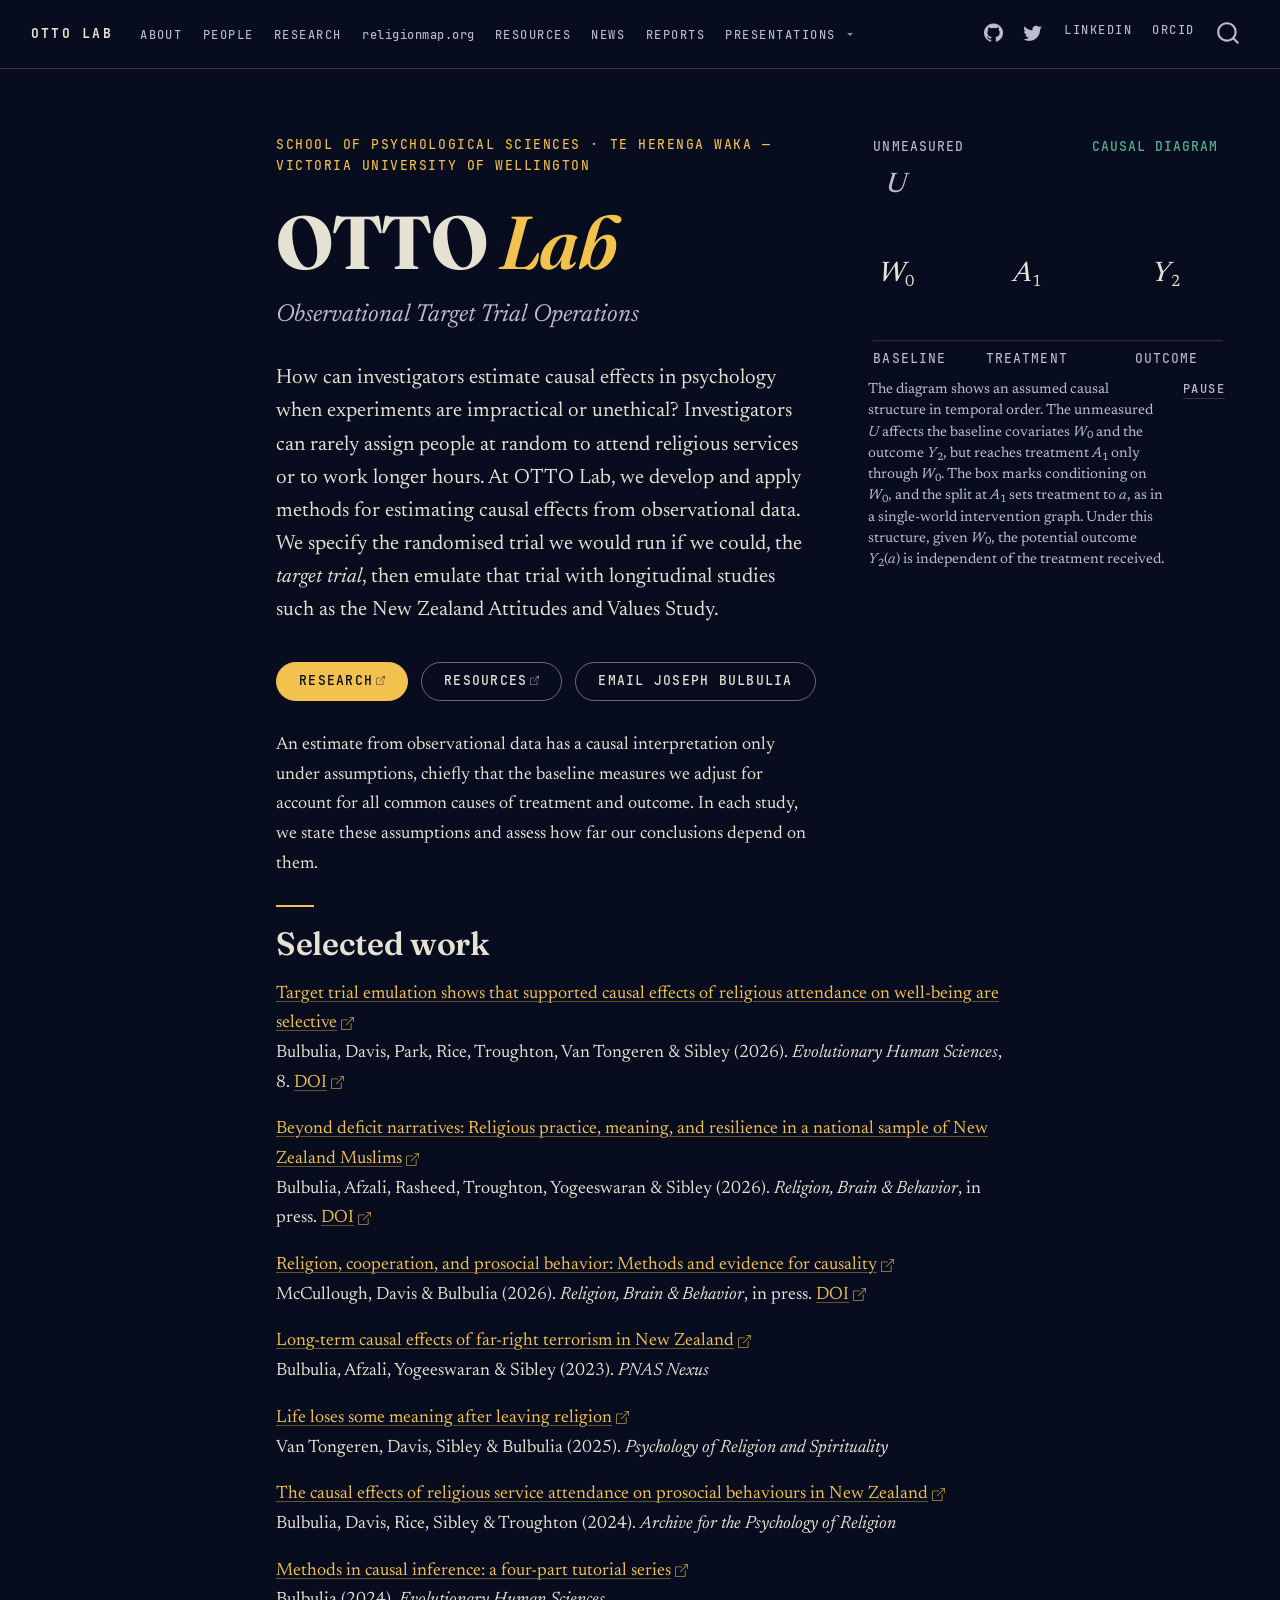
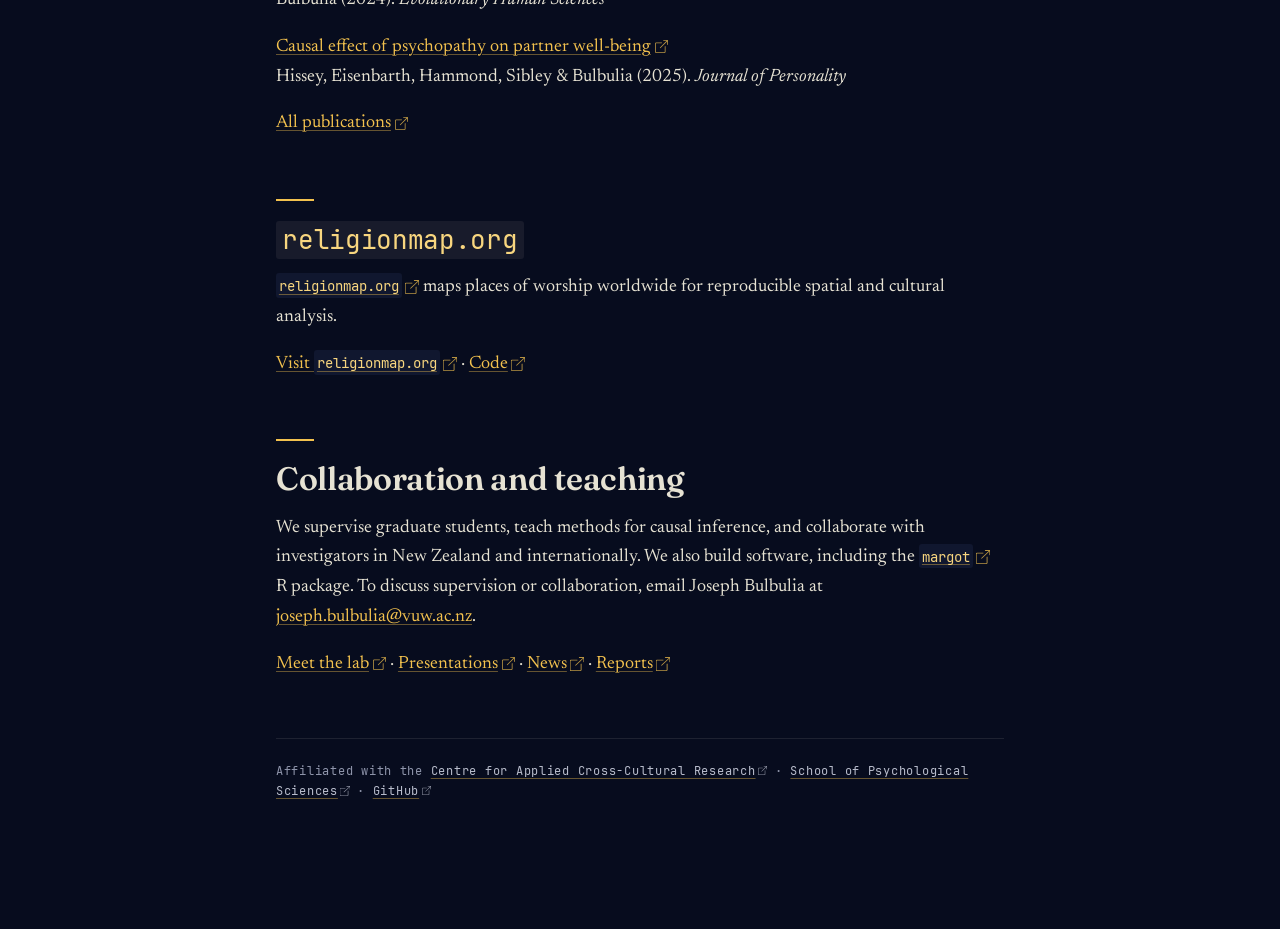
==== commit 6c323c27: "tighten landing hero and apply review fixes" ====
--- a/docs/index.html
+++ b/docs/index.html
@@ -253,10 +253,19 @@
 <p class="hero-descriptor">
 Observational Target Trial Operations
 </p>
+<p class="hero-lede">
+How can investigators estimate causal effects in psychology when experiments are impractical or unethical? Investigators can rarely assign people at random to attend religious services or to work longer hours. At OTTO Lab, we develop and apply methods for estimating causal effects from observational data. We specify the randomised trial we would run if we could, the <em>target trial</em>, then emulate that trial with longitudinal studies such as the New Zealand Attitudes and Values Study.
+</p>
+<div class="hero-actions">
+<p><a href="./research.html" class="btn btn-primary">Research</a> <a href="./resources.html" class="btn btn-secondary">Resources</a> <a href="mailto:joseph.bulbulia@vuw.ac.nz" class="btn btn-secondary">Email Joseph Bulbulia</a></p>
+</div>
+<p class="hero-text">
+An estimate from observational data has a causal interpretation only under assumptions, chiefly that the baseline measures we adjust for account for all common causes of treatment and outcome. In each study, we state these assumptions and assess how far our conclusions depend on them.
+</p>
 <figure class="hero-dag figure" id="hero-dag">
 <svg class="dag" viewbox="18 0 328 216" role="img" aria-labelledby="dag-title dag-desc">
 <title id="dag-title">Causal diagram of a target trial emulation</title>
-<desc id="dag-desc">In temporal order: an unmeasured variable U affects baseline covariates W0 and the outcome Y2; W0 affects treatment A1 and Y2. W0 is then boxed to show conditioning. The treatment node splits to set treatment to a, as in a single-world intervention graph, and an arrow runs from a to the potential outcome Y2(a). Given W0, Y2(a) is independent of the treatment received.</desc>
+<desc id="dag-desc">An assumed causal structure in temporal order. An unmeasured variable U affects baseline covariates W0 and the outcome Y2, and reaches treatment A1 only through W0. W0 affects A1 and Y2. A box around W0 marks conditioning. The treatment node is split to set treatment to a, as in a single-world intervention graph, and an arrow runs from a to the potential outcome Y2(a). Given W0, Y2(a) is independent of the treatment received.</desc>
 <g aria-hidden="true">
 <text class="dag-phase dag-phase-obs" x="340" y="16" text-anchor="end">CAUSAL DIAGRAM</text>
 <text class="dag-phase dag-phase-int" x="340" y="16" text-anchor="end">SINGLE-WORLD INTERVENTION</text>
@@ -283,7 +292,7 @@
 </g>
 </svg>
 <figcaption class="hero-dag-caption">
-<span>The diagram draws the causal structure in temporal order and boxes <i>W</i><sub>0</sub> to show conditioning. It then sets treatment to <i>a</i>, splitting <i>A</i><sub>1</sub>. Given <i>W</i><sub>0</sub>, the potential outcome <i>Y</i><sub>2</sub>(<i>a</i>) is independent of the treatment received.</span>
+<span>The diagram shows an assumed causal structure in temporal order. The unmeasured <i>U</i> affects the baseline covariates <i>W</i><sub>0</sub> and the outcome <i>Y</i><sub>2</sub>, but reaches treatment <i>A</i><sub>1</sub> only through <i>W</i><sub>0</sub>. The box marks conditioning on <i>W</i><sub>0</sub>, and the split at <i>A</i><sub>1</sub> sets treatment to <i>a</i>, as in a single-world intervention graph. Under this structure, given <i>W</i><sub>0</sub>, the potential outcome <i>Y</i><sub>2</sub>(<i>a</i>) is independent of the treatment received.</span>
 <button type="button" class="dag-toggle" hidden="">Pause</button>
 </figcaption>
 </figure>
@@ -302,23 +311,25 @@
   });
 })();
 </script>
-<p class="hero-lede">
-How can investigators estimate causal effects in psychology when experiments are impractical or unethical? We can rarely assign people at random to attend religious services or to work longer hours, so experiments can answer few questions about the effects of religious practice or working life. At OTTO Lab, we develop and apply methods for answering such questions from observational data. We specify the randomised trial we would run if we could, then emulate that trial with longitudinal data such as the New Zealand Attitudes and Values Study. Our estimates are causal only under stated assumptions, chiefly that we have measured the common causes of exposure and outcome, so we state those assumptions and assess how sensitive our conclusions are to them. We also build software, including the <code>margot</code> R package, teach these methods, and collaborate with investigators in New Zealand and internationally.
-</p>
-<div class="hero-actions">
-<p><a href="./research.html" class="btn btn-primary">Research</a> <a href="./resources.html" class="btn btn-secondary">Methods &amp; resources</a> <a href="mailto:joseph.bulbulia@vuw.ac.nz" class="btn btn-secondary">joseph.bulbulia@vuw.ac.nz</a></p>
-</div>
 </div>
 <section id="selected-work" class="level2">
 <h2 class="anchored" data-anchor-id="selected-work">Selected work</h2>
-<p><a href="https://doi.org/10.1017/ehs.2026.10043">Target trial emulation shows that supported causal effects of religious attendance on well-being are selective</a> Bulbulia, Davis, Park, Rice, Troughton, Van Tongeren &amp; Sibley (2026). <em>Evolutionary Human Sciences</em>, 8. <a href="https://doi.org/10.1017/ehs.2026.10043">DOI</a></p>
-<p><a href="https://doi.org/10.1080/2153599X.2026.2645568">Beyond deficit narratives: Religious practice, meaning, and resilience in a national sample of New Zealand Muslims</a> Bulbulia, Afzali, Rasheed, Troughton, Yogeeswaran &amp; Sibley (2026). <em>Religion, Brain &amp; Behavior</em>, in press. <a href="https://doi.org/10.1080/2153599X.2026.2645568">DOI</a></p>
-<p><a href="https://doi.org/10.1080/2153599X.2026.2695639">Religion, cooperation, and prosocial behavior: Methods and evidence for causality</a> McCullough, Davis &amp; Bulbulia (2026). <em>Religion, Brain &amp; Behavior</em>, in press. <a href="https://doi.org/10.1080/2153599X.2026.2695639">DOI</a></p>
-<p><a href="https://academic.oup.com/pnasnexus/article/2/8/pgad242/7244773">Long-term causal effects of far-right terrorism in New Zealand</a> Bulbulia, Afzali, Yogeeswaran &amp; Sibley (2023). <em>PNAS Nexus</em></p>
-<p><a href="https://psycnet.apa.org/record/2026-71076-001">Life loses some meaning after leaving religion</a> Van Tongeren, Davis, Sibley &amp; Bulbulia (2025). <em>Psychology of Religion and Spirituality</em></p>
-<p><a href="https://openaccess.wgtn.ac.nz/articles/journal_contribution/The_causal_effects_of_religious_service_attendance_on_prosocial_behaviours_in_New_Zealand_A_national_longitudinal_study/28386350">The causal effects of religious service attendance on prosocial behaviours in New Zealand</a> Bulbulia, Davis, Rice, Sibley &amp; Troughton (2024). <em>Archive for the Psychology of Religion</em></p>
-<p><a href="./resources.html#start-here-methods-in-causal-inference-series">Methods in causal inference: a four-part tutorial series</a> Bulbulia (2024). <em>Evolutionary Human Sciences</em></p>
-<p><a href="https://doi.org/10.1111/jopy.70042">Causal effect of psychopathy on partner well-being</a> Hissey, Eisenbarth, Hammond, Sibley &amp; Bulbulia (2025). <em>Journal of Personality</em></p>
+<p><a href="https://doi.org/10.1017/ehs.2026.10043">Target trial emulation shows that supported causal effects of religious attendance on well-being are selective</a><br>
+Bulbulia, Davis, Park, Rice, Troughton, Van Tongeren &amp; Sibley (2026). <em>Evolutionary Human Sciences</em>, 8. <a href="https://doi.org/10.1017/ehs.2026.10043">DOI</a></p>
+<p><a href="https://doi.org/10.1080/2153599X.2026.2645568">Beyond deficit narratives: Religious practice, meaning, and resilience in a national sample of New Zealand Muslims</a><br>
+Bulbulia, Afzali, Rasheed, Troughton, Yogeeswaran &amp; Sibley (2026). <em>Religion, Brain &amp; Behavior</em>, in press. <a href="https://doi.org/10.1080/2153599X.2026.2645568">DOI</a></p>
+<p><a href="https://doi.org/10.1080/2153599X.2026.2695639">Religion, cooperation, and prosocial behavior: Methods and evidence for causality</a><br>
+McCullough, Davis &amp; Bulbulia (2026). <em>Religion, Brain &amp; Behavior</em>, in press. <a href="https://doi.org/10.1080/2153599X.2026.2695639">DOI</a></p>
+<p><a href="https://academic.oup.com/pnasnexus/article/2/8/pgad242/7244773">Long-term causal effects of far-right terrorism in New Zealand</a><br>
+Bulbulia, Afzali, Yogeeswaran &amp; Sibley (2023). <em>PNAS Nexus</em></p>
+<p><a href="https://psycnet.apa.org/record/2026-71076-001">Life loses some meaning after leaving religion</a><br>
+Van Tongeren, Davis, Sibley &amp; Bulbulia (2025). <em>Psychology of Religion and Spirituality</em></p>
+<p><a href="https://openaccess.wgtn.ac.nz/articles/journal_contribution/The_causal_effects_of_religious_service_attendance_on_prosocial_behaviours_in_New_Zealand_A_national_longitudinal_study/28386350">The causal effects of religious service attendance on prosocial behaviours in New Zealand</a><br>
+Bulbulia, Davis, Rice, Sibley &amp; Troughton (2024). <em>Archive for the Psychology of Religion</em></p>
+<p><a href="./resources.html#start-here-methods-in-causal-inference-series">Methods in causal inference: a four-part tutorial series</a><br>
+Bulbulia (2024). <em>Evolutionary Human Sciences</em></p>
+<p><a href="https://doi.org/10.1111/jopy.70042">Causal effect of psychopathy on partner well-being</a><br>
+Hissey, Eisenbarth, Hammond, Sibley &amp; Bulbulia (2025). <em>Journal of Personality</em></p>
 <p><a href="./research.html">All publications</a></p>
 </section>
 <section id="religionmap.org" class="level2">
@@ -328,7 +339,7 @@
 </section>
 <section id="collaboration-and-teaching" class="level2">
 <h2 class="anchored" data-anchor-id="collaboration-and-teaching">Collaboration and teaching</h2>
-<p>The lab supports graduate supervision, methods teaching in causal inference, and applied collaboration. We welcome enquiries.</p>
+<p>We supervise graduate students, teach methods for causal inference, and collaborate with investigators in New Zealand and internationally. We also build software, including the <a href="./resources.html#r-packages"><code>margot</code></a> R package. To discuss supervision or collaboration, email Joseph Bulbulia at <a href="mailto:joseph.bulbulia@vuw.ac.nz">joseph.bulbulia@vuw.ac.nz</a>.</p>
 <div class="home-links">
 <p><a href="./team.html">Meet the lab</a> · <a href="./presentations.html">Presentations</a> · <a href="./news.html">News</a> · <a href="./reports.html">Reports</a></p>
 </div>
@@ -811,111 +822,113 @@
 <span id="cb1-9"><a href="#cb1-9" aria-hidden="true" tabindex="-1"></a><span class="dt">&lt;</span><span class="kw">h1</span><span class="ot"> class</span><span class="op">=</span><span class="st">"hero-title"</span><span class="dt">&gt;</span>OTTO <span class="dt">&lt;</span><span class="kw">em</span><span class="dt">&gt;</span>Lab<span class="dt">&lt;/</span><span class="kw">em</span><span class="dt">&gt;&lt;/</span><span class="kw">h1</span><span class="dt">&gt;</span></span>
 <span id="cb1-10"><a href="#cb1-10" aria-hidden="true" tabindex="-1"></a><span class="dt">&lt;</span><span class="kw">p</span><span class="ot"> class</span><span class="op">=</span><span class="st">"hero-descriptor"</span><span class="dt">&gt;</span>Observational Target Trial Operations<span class="dt">&lt;/</span><span class="kw">p</span><span class="dt">&gt;</span></span>
 <span id="cb1-11"><a href="#cb1-11" aria-hidden="true" tabindex="-1"></a></span>
-<span id="cb1-12"><a href="#cb1-12" aria-hidden="true" tabindex="-1"></a><span class="in">```{=html}</span></span>
-<span id="cb1-13"><a href="#cb1-13" aria-hidden="true" tabindex="-1"></a><span class="in">&lt;figure class="hero-dag" id="hero-dag"&gt;</span></span>
-<span id="cb1-14"><a href="#cb1-14" aria-hidden="true" tabindex="-1"></a><span class="in">&lt;svg class="dag" viewBox="18 0 328 216" role="img" aria-labelledby="dag-title dag-desc"&gt;</span></span>
-<span id="cb1-15"><a href="#cb1-15" aria-hidden="true" tabindex="-1"></a><span class="in">&lt;title id="dag-title"&gt;Causal diagram of a target trial emulation&lt;/title&gt;</span></span>
-<span id="cb1-16"><a href="#cb1-16" aria-hidden="true" tabindex="-1"></a><span class="in">&lt;desc id="dag-desc"&gt;In temporal order: an unmeasured variable U affects baseline covariates W0 and the outcome Y2; W0 affects treatment A1 and Y2. W0 is then boxed to show conditioning. The treatment node splits to set treatment to a, as in a single-world intervention graph, and an arrow runs from a to the potential outcome Y2(a). Given W0, Y2(a) is independent of the treatment received.&lt;/desc&gt;</span></span>
-<span id="cb1-17"><a href="#cb1-17" aria-hidden="true" tabindex="-1"></a><span class="in">&lt;g aria-hidden="true"&gt;</span></span>
-<span id="cb1-18"><a href="#cb1-18" aria-hidden="true" tabindex="-1"></a><span class="in">&lt;text class="dag-phase dag-phase-obs" x="340" y="16" text-anchor="end"&gt;CAUSAL DIAGRAM&lt;/text&gt;</span></span>
-<span id="cb1-19"><a href="#cb1-19" aria-hidden="true" tabindex="-1"></a><span class="in">&lt;text class="dag-phase dag-phase-int" x="340" y="16" text-anchor="end"&gt;SINGLE-WORLD INTERVENTION&lt;/text&gt;</span></span>
-<span id="cb1-20"><a href="#cb1-20" aria-hidden="true" tabindex="-1"></a><span class="in">&lt;text class="dag-node dag-u" x="44" y="53" text-anchor="middle"&gt;U&lt;/text&gt;</span></span>
-<span id="cb1-21"><a href="#cb1-21" aria-hidden="true" tabindex="-1"></a><span class="in">&lt;text class="dag-micro" x="23" y="16"&gt;UNMEASURED&lt;/text&gt;</span></span>
-<span id="cb1-22"><a href="#cb1-22" aria-hidden="true" tabindex="-1"></a><span class="in">&lt;text class="dag-node" x="44" y="135" text-anchor="middle"&gt;W&lt;tspan class="dag-sub" dy="5"&gt;0&lt;/tspan&gt;&lt;/text&gt;</span></span>
-<span id="cb1-23"><a href="#cb1-23" aria-hidden="true" tabindex="-1"></a><span class="in">&lt;text class="dag-node" x="164" y="135" text-anchor="middle"&gt;A&lt;tspan class="dag-sub" dy="5"&gt;1&lt;/tspan&gt;&lt;/text&gt;</span></span>
-<span id="cb1-24"><a href="#cb1-24" aria-hidden="true" tabindex="-1"></a><span class="in">&lt;text class="dag-node" x="292" y="135" text-anchor="middle"&gt;Y&lt;tspan class="dag-sub" dy="5"&gt;2&lt;/tspan&gt;&lt;/text&gt;</span></span>
-<span id="cb1-25"><a href="#cb1-25" aria-hidden="true" tabindex="-1"></a><span class="in">&lt;rect class="dag-box" x="22" y="111" width="44" height="37" rx="2" pathLength="1"/&gt;</span></span>
-<span id="cb1-26"><a href="#cb1-26" aria-hidden="true" tabindex="-1"></a><span class="in">&lt;g class="dag-split"&gt;</span></span>
-<span id="cb1-27"><a href="#cb1-27" aria-hidden="true" tabindex="-1"></a><span class="in">&lt;line class="dag-bar" x1="189" y1="106" x2="189" y2="146"/&gt;</span></span>
-<span id="cb1-28"><a href="#cb1-28" aria-hidden="true" tabindex="-1"></a><span class="in">&lt;text class="dag-node dag-fixed" x="198" y="135"&gt;a&lt;/text&gt;</span></span>
-<span id="cb1-29"><a href="#cb1-29" aria-hidden="true" tabindex="-1"></a><span class="in">&lt;/g&gt;</span></span>
-<span id="cb1-30"><a href="#cb1-30" aria-hidden="true" tabindex="-1"></a><span class="in">&lt;text class="dag-node dag-fixed dag-po" x="308" y="135"&gt;(a)&lt;/text&gt;</span></span>
-<span id="cb1-31"><a href="#cb1-31" aria-hidden="true" tabindex="-1"></a><span class="in">&lt;g class="dag-edge dag-e-la"&gt;&lt;path d="M72.0 126.0 L140.0 126.0" pathLength="1"/&gt;&lt;polygon points="146.0,126.0 138.0,129.4 138.0,122.6"/&gt;&lt;/g&gt;</span></span>
-<span id="cb1-32"><a href="#cb1-32" aria-hidden="true" tabindex="-1"></a><span class="in">&lt;g class="dag-edge dag-e-ly"&gt;&lt;path d="M58.0 150.0 Q162.7 205.0 269.4 145.6" pathLength="1"/&gt;&lt;polygon points="276.0,142.0 270.7,148.9 267.4,143.0"/&gt;&lt;/g&gt;</span></span>
-<span id="cb1-33"><a href="#cb1-33" aria-hidden="true" tabindex="-1"></a><span class="in">&lt;g class="dag-edge dag-edge-dashed dag-e-ul"&gt;&lt;path d="M44.0 64.0 L44.0 101.0"/&gt;&lt;polygon points="44.0,109.0 40.6,101.0 47.4,101.0"/&gt;&lt;/g&gt;</span></span>
-<span id="cb1-34"><a href="#cb1-34" aria-hidden="true" tabindex="-1"></a><span class="in">&lt;g class="dag-edge dag-edge-dashed dag-e-uy"&gt;&lt;path d="M60.0 58.0 Q191.9 52.2 271.1 106.6"/&gt;&lt;polygon points="276.0,110.0 267.5,108.1 271.5,102.6"/&gt;&lt;/g&gt;</span></span>
-<span id="cb1-35"><a href="#cb1-35" aria-hidden="true" tabindex="-1"></a><span class="in">&lt;g class="dag-edge dag-edge-int dag-e-int"&gt;&lt;path d="M216.0 126.0 L266.0 126.0" pathLength="1"/&gt;&lt;polygon points="272.0,126.0 264.0,129.4 264.0,122.6"/&gt;&lt;/g&gt;</span></span>
-<span id="cb1-36"><a href="#cb1-36" aria-hidden="true" tabindex="-1"></a><span class="in">&lt;line class="dag-axis" x1="22" y1="190" x2="344" y2="190"/&gt;</span></span>
-<span id="cb1-37"><a href="#cb1-37" aria-hidden="true" tabindex="-1"></a><span class="in">&lt;text class="dag-micro" x="23" y="210"&gt;BASELINE&lt;/text&gt;</span></span>
-<span id="cb1-38"><a href="#cb1-38" aria-hidden="true" tabindex="-1"></a><span class="in">&lt;text class="dag-micro" x="164" y="210" text-anchor="middle"&gt;TREATMENT&lt;/text&gt;</span></span>
-<span id="cb1-39"><a href="#cb1-39" aria-hidden="true" tabindex="-1"></a><span class="in">&lt;text class="dag-micro" x="292" y="210" text-anchor="middle"&gt;OUTCOME&lt;/text&gt;</span></span>
-<span id="cb1-40"><a href="#cb1-40" aria-hidden="true" tabindex="-1"></a><span class="in">&lt;/g&gt;</span></span>
-<span id="cb1-41"><a href="#cb1-41" aria-hidden="true" tabindex="-1"></a><span class="in">&lt;/svg&gt;</span></span>
-<span id="cb1-42"><a href="#cb1-42" aria-hidden="true" tabindex="-1"></a><span class="in">&lt;figcaption class="hero-dag-caption"&gt;</span></span>
-<span id="cb1-43"><a href="#cb1-43" aria-hidden="true" tabindex="-1"></a><span class="in">&lt;span&gt;The diagram draws the causal structure in temporal order and boxes &lt;i&gt;W&lt;/i&gt;&lt;sub&gt;0&lt;/sub&gt; to show conditioning. It then sets treatment to &lt;i&gt;a&lt;/i&gt;, splitting &lt;i&gt;A&lt;/i&gt;&lt;sub&gt;1&lt;/sub&gt;. Given &lt;i&gt;W&lt;/i&gt;&lt;sub&gt;0&lt;/sub&gt;, the potential outcome &lt;i&gt;Y&lt;/i&gt;&lt;sub&gt;2&lt;/sub&gt;(&lt;i&gt;a&lt;/i&gt;) is independent of the treatment received.&lt;/span&gt;</span></span>
-<span id="cb1-44"><a href="#cb1-44" aria-hidden="true" tabindex="-1"></a><span class="in">&lt;button type="button" class="dag-toggle" hidden&gt;Pause&lt;/button&gt;</span></span>
-<span id="cb1-45"><a href="#cb1-45" aria-hidden="true" tabindex="-1"></a><span class="in">&lt;/figcaption&gt;</span></span>
-<span id="cb1-46"><a href="#cb1-46" aria-hidden="true" tabindex="-1"></a><span class="in">&lt;/figure&gt;</span></span>
-<span id="cb1-47"><a href="#cb1-47" aria-hidden="true" tabindex="-1"></a><span class="in">&lt;script&gt;</span></span>
-<span id="cb1-48"><a href="#cb1-48" aria-hidden="true" tabindex="-1"></a><span class="in">// pause control for the hero diagram (wcag 2.2.2); hidden when motion is reduced</span></span>
-<span id="cb1-49"><a href="#cb1-49" aria-hidden="true" tabindex="-1"></a><span class="in">(function () {</span></span>
-<span id="cb1-50"><a href="#cb1-50" aria-hidden="true" tabindex="-1"></a><span class="in">  var fig = document.getElementById("hero-dag");</span></span>
-<span id="cb1-51"><a href="#cb1-51" aria-hidden="true" tabindex="-1"></a><span class="in">  var btn = fig &amp;&amp; fig.querySelector(".dag-toggle");</span></span>
-<span id="cb1-52"><a href="#cb1-52" aria-hidden="true" tabindex="-1"></a><span class="in">  if (!btn || window.matchMedia("(prefers-reduced-motion: reduce)").matches) return;</span></span>
-<span id="cb1-53"><a href="#cb1-53" aria-hidden="true" tabindex="-1"></a><span class="in">  btn.hidden = false;</span></span>
-<span id="cb1-54"><a href="#cb1-54" aria-hidden="true" tabindex="-1"></a><span class="in">  btn.setAttribute("aria-label", "Pause diagram animation");</span></span>
-<span id="cb1-55"><a href="#cb1-55" aria-hidden="true" tabindex="-1"></a><span class="in">  btn.addEventListener("click", function () {</span></span>
-<span id="cb1-56"><a href="#cb1-56" aria-hidden="true" tabindex="-1"></a><span class="in">    var paused = fig.classList.toggle("is-paused");</span></span>
-<span id="cb1-57"><a href="#cb1-57" aria-hidden="true" tabindex="-1"></a><span class="in">    btn.textContent = paused ? "Play" : "Pause";</span></span>
-<span id="cb1-58"><a href="#cb1-58" aria-hidden="true" tabindex="-1"></a><span class="in">    btn.setAttribute("aria-label", (paused ? "Play" : "Pause") + " diagram animation");</span></span>
-<span id="cb1-59"><a href="#cb1-59" aria-hidden="true" tabindex="-1"></a><span class="in">  });</span></span>
-<span id="cb1-60"><a href="#cb1-60" aria-hidden="true" tabindex="-1"></a><span class="in">})();</span></span>
-<span id="cb1-61"><a href="#cb1-61" aria-hidden="true" tabindex="-1"></a><span class="in">&lt;/script&gt;</span></span>
-<span id="cb1-62"><a href="#cb1-62" aria-hidden="true" tabindex="-1"></a><span class="in">```</span></span>
-<span id="cb1-63"><a href="#cb1-63" aria-hidden="true" tabindex="-1"></a></span>
-<span id="cb1-64"><a href="#cb1-64" aria-hidden="true" tabindex="-1"></a><span class="dt">&lt;</span><span class="kw">p</span><span class="ot"> class</span><span class="op">=</span><span class="st">"hero-lede"</span><span class="dt">&gt;</span>How can investigators estimate causal effects in psychology when experiments are impractical or unethical? We can rarely assign people at random to attend religious services or to work longer hours, so experiments can answer few questions about the effects of religious practice or working life. At OTTO Lab, we develop and apply methods for answering such questions from observational data. We specify the randomised trial we would run if we could, then emulate that trial with longitudinal data such as the New Zealand Attitudes and Values Study. Our estimates are causal only under stated assumptions, chiefly that we have measured the common causes of exposure and outcome, so we state those assumptions and assess how sensitive our conclusions are to them. We also build software, including the <span class="dt">&lt;</span><span class="kw">code</span><span class="dt">&gt;</span>margot<span class="dt">&lt;/</span><span class="kw">code</span><span class="dt">&gt;</span> R package, teach these methods, and collaborate with investigators in New Zealand and internationally.<span class="dt">&lt;/</span><span class="kw">p</span><span class="dt">&gt;</span></span>
-<span id="cb1-65"><a href="#cb1-65" aria-hidden="true" tabindex="-1"></a><span class="dt">&lt;</span><span class="kw">div</span><span class="ot"> class</span><span class="op">=</span><span class="st">"hero-actions"</span><span class="dt">&gt;</span></span>
-<span id="cb1-66"><a href="#cb1-66" aria-hidden="true" tabindex="-1"></a><span class="dt">&lt;</span><span class="kw">a</span><span class="ot"> href</span><span class="op">=</span><span class="st">"research.qmd"</span><span class="ot"> class</span><span class="op">=</span><span class="st">"btn btn-primary"</span><span class="dt">&gt;</span>Research<span class="dt">&lt;/</span><span class="kw">a</span><span class="dt">&gt;</span></span>
-<span id="cb1-67"><a href="#cb1-67" aria-hidden="true" tabindex="-1"></a><span class="dt">&lt;</span><span class="kw">a</span><span class="ot"> href</span><span class="op">=</span><span class="st">"resources.qmd"</span><span class="ot"> class</span><span class="op">=</span><span class="st">"btn btn-secondary"</span><span class="dt">&gt;</span>Methods &amp; resources<span class="dt">&lt;/</span><span class="kw">a</span><span class="dt">&gt;</span></span>
-<span id="cb1-68"><a href="#cb1-68" aria-hidden="true" tabindex="-1"></a><span class="dt">&lt;</span><span class="kw">a</span><span class="ot"> href</span><span class="op">=</span><span class="st">"mailto:joseph.bulbulia@vuw.ac.nz"</span><span class="ot"> class</span><span class="op">=</span><span class="st">"btn btn-secondary"</span><span class="dt">&gt;</span>joseph.bulbulia@vuw.ac.nz<span class="dt">&lt;/</span><span class="kw">a</span><span class="dt">&gt;</span></span>
-<span id="cb1-69"><a href="#cb1-69" aria-hidden="true" tabindex="-1"></a><span class="dt">&lt;/</span><span class="kw">div</span><span class="dt">&gt;</span></span>
-<span id="cb1-70"><a href="#cb1-70" aria-hidden="true" tabindex="-1"></a>:::</span>
+<span id="cb1-12"><a href="#cb1-12" aria-hidden="true" tabindex="-1"></a><span class="dt">&lt;</span><span class="kw">p</span><span class="ot"> class</span><span class="op">=</span><span class="st">"hero-lede"</span><span class="dt">&gt;</span>How can investigators estimate causal effects in psychology when experiments are impractical or unethical? Investigators can rarely assign people at random to attend religious services or to work longer hours. At OTTO Lab, we develop and apply methods for estimating causal effects from observational data. We specify the randomised trial we would run if we could, the <span class="dt">&lt;</span><span class="kw">em</span><span class="dt">&gt;</span>target trial<span class="dt">&lt;/</span><span class="kw">em</span><span class="dt">&gt;</span>, then emulate that trial with longitudinal studies such as the New Zealand Attitudes and Values Study.<span class="dt">&lt;/</span><span class="kw">p</span><span class="dt">&gt;</span></span>
+<span id="cb1-13"><a href="#cb1-13" aria-hidden="true" tabindex="-1"></a><span class="dt">&lt;</span><span class="kw">div</span><span class="ot"> class</span><span class="op">=</span><span class="st">"hero-actions"</span><span class="dt">&gt;</span></span>
+<span id="cb1-14"><a href="#cb1-14" aria-hidden="true" tabindex="-1"></a><span class="dt">&lt;</span><span class="kw">a</span><span class="ot"> href</span><span class="op">=</span><span class="st">"research.qmd"</span><span class="ot"> class</span><span class="op">=</span><span class="st">"btn btn-primary"</span><span class="dt">&gt;</span>Research<span class="dt">&lt;/</span><span class="kw">a</span><span class="dt">&gt;</span></span>
+<span id="cb1-15"><a href="#cb1-15" aria-hidden="true" tabindex="-1"></a><span class="dt">&lt;</span><span class="kw">a</span><span class="ot"> href</span><span class="op">=</span><span class="st">"resources.qmd"</span><span class="ot"> class</span><span class="op">=</span><span class="st">"btn btn-secondary"</span><span class="dt">&gt;</span>Resources<span class="dt">&lt;/</span><span class="kw">a</span><span class="dt">&gt;</span></span>
+<span id="cb1-16"><a href="#cb1-16" aria-hidden="true" tabindex="-1"></a><span class="dt">&lt;</span><span class="kw">a</span><span class="ot"> href</span><span class="op">=</span><span class="st">"mailto:joseph.bulbulia@vuw.ac.nz"</span><span class="ot"> class</span><span class="op">=</span><span class="st">"btn btn-secondary"</span><span class="dt">&gt;</span>Email Joseph Bulbulia<span class="dt">&lt;/</span><span class="kw">a</span><span class="dt">&gt;</span></span>
+<span id="cb1-17"><a href="#cb1-17" aria-hidden="true" tabindex="-1"></a><span class="dt">&lt;/</span><span class="kw">div</span><span class="dt">&gt;</span></span>
+<span id="cb1-18"><a href="#cb1-18" aria-hidden="true" tabindex="-1"></a><span class="dt">&lt;</span><span class="kw">p</span><span class="ot"> class</span><span class="op">=</span><span class="st">"hero-text"</span><span class="dt">&gt;</span>An estimate from observational data has a causal interpretation only under assumptions, chiefly that the baseline measures we adjust for account for all common causes of treatment and outcome. In each study, we state these assumptions and assess how far our conclusions depend on them.<span class="dt">&lt;/</span><span class="kw">p</span><span class="dt">&gt;</span></span>
+<span id="cb1-19"><a href="#cb1-19" aria-hidden="true" tabindex="-1"></a></span>
+<span id="cb1-20"><a href="#cb1-20" aria-hidden="true" tabindex="-1"></a><span class="in">```{=html}</span></span>
+<span id="cb1-21"><a href="#cb1-21" aria-hidden="true" tabindex="-1"></a><span class="in">&lt;figure class="hero-dag" id="hero-dag"&gt;</span></span>
+<span id="cb1-22"><a href="#cb1-22" aria-hidden="true" tabindex="-1"></a><span class="in">&lt;svg class="dag" viewBox="18 0 328 216" role="img" aria-labelledby="dag-title dag-desc"&gt;</span></span>
+<span id="cb1-23"><a href="#cb1-23" aria-hidden="true" tabindex="-1"></a><span class="in">&lt;title id="dag-title"&gt;Causal diagram of a target trial emulation&lt;/title&gt;</span></span>
+<span id="cb1-24"><a href="#cb1-24" aria-hidden="true" tabindex="-1"></a><span class="in">&lt;desc id="dag-desc"&gt;An assumed causal structure in temporal order. An unmeasured variable U affects baseline covariates W0 and the outcome Y2, and reaches treatment A1 only through W0. W0 affects A1 and Y2. A box around W0 marks conditioning. The treatment node is split to set treatment to a, as in a single-world intervention graph, and an arrow runs from a to the potential outcome Y2(a). Given W0, Y2(a) is independent of the treatment received.&lt;/desc&gt;</span></span>
+<span id="cb1-25"><a href="#cb1-25" aria-hidden="true" tabindex="-1"></a><span class="in">&lt;g aria-hidden="true"&gt;</span></span>
+<span id="cb1-26"><a href="#cb1-26" aria-hidden="true" tabindex="-1"></a><span class="in">&lt;text class="dag-phase dag-phase-obs" x="340" y="16" text-anchor="end"&gt;CAUSAL DIAGRAM&lt;/text&gt;</span></span>
+<span id="cb1-27"><a href="#cb1-27" aria-hidden="true" tabindex="-1"></a><span class="in">&lt;text class="dag-phase dag-phase-int" x="340" y="16" text-anchor="end"&gt;SINGLE-WORLD INTERVENTION&lt;/text&gt;</span></span>
+<span id="cb1-28"><a href="#cb1-28" aria-hidden="true" tabindex="-1"></a><span class="in">&lt;text class="dag-node dag-u" x="44" y="53" text-anchor="middle"&gt;U&lt;/text&gt;</span></span>
+<span id="cb1-29"><a href="#cb1-29" aria-hidden="true" tabindex="-1"></a><span class="in">&lt;text class="dag-micro" x="23" y="16"&gt;UNMEASURED&lt;/text&gt;</span></span>
+<span id="cb1-30"><a href="#cb1-30" aria-hidden="true" tabindex="-1"></a><span class="in">&lt;text class="dag-node" x="44" y="135" text-anchor="middle"&gt;W&lt;tspan class="dag-sub" dy="5"&gt;0&lt;/tspan&gt;&lt;/text&gt;</span></span>
+<span id="cb1-31"><a href="#cb1-31" aria-hidden="true" tabindex="-1"></a><span class="in">&lt;text class="dag-node" x="164" y="135" text-anchor="middle"&gt;A&lt;tspan class="dag-sub" dy="5"&gt;1&lt;/tspan&gt;&lt;/text&gt;</span></span>
+<span id="cb1-32"><a href="#cb1-32" aria-hidden="true" tabindex="-1"></a><span class="in">&lt;text class="dag-node" x="292" y="135" text-anchor="middle"&gt;Y&lt;tspan class="dag-sub" dy="5"&gt;2&lt;/tspan&gt;&lt;/text&gt;</span></span>
+<span id="cb1-33"><a href="#cb1-33" aria-hidden="true" tabindex="-1"></a><span class="in">&lt;rect class="dag-box" x="22" y="111" width="44" height="37" rx="2" pathLength="1"/&gt;</span></span>
+<span id="cb1-34"><a href="#cb1-34" aria-hidden="true" tabindex="-1"></a><span class="in">&lt;g class="dag-split"&gt;</span></span>
+<span id="cb1-35"><a href="#cb1-35" aria-hidden="true" tabindex="-1"></a><span class="in">&lt;line class="dag-bar" x1="189" y1="106" x2="189" y2="146"/&gt;</span></span>
+<span id="cb1-36"><a href="#cb1-36" aria-hidden="true" tabindex="-1"></a><span class="in">&lt;text class="dag-node dag-fixed" x="198" y="135"&gt;a&lt;/text&gt;</span></span>
+<span id="cb1-37"><a href="#cb1-37" aria-hidden="true" tabindex="-1"></a><span class="in">&lt;/g&gt;</span></span>
+<span id="cb1-38"><a href="#cb1-38" aria-hidden="true" tabindex="-1"></a><span class="in">&lt;text class="dag-node dag-fixed dag-po" x="308" y="135"&gt;(a)&lt;/text&gt;</span></span>
+<span id="cb1-39"><a href="#cb1-39" aria-hidden="true" tabindex="-1"></a><span class="in">&lt;g class="dag-edge dag-e-la"&gt;&lt;path d="M72.0 126.0 L140.0 126.0" pathLength="1"/&gt;&lt;polygon points="146.0,126.0 138.0,129.4 138.0,122.6"/&gt;&lt;/g&gt;</span></span>
+<span id="cb1-40"><a href="#cb1-40" aria-hidden="true" tabindex="-1"></a><span class="in">&lt;g class="dag-edge dag-e-ly"&gt;&lt;path d="M58.0 150.0 Q162.7 205.0 269.4 145.6" pathLength="1"/&gt;&lt;polygon points="276.0,142.0 270.7,148.9 267.4,143.0"/&gt;&lt;/g&gt;</span></span>
+<span id="cb1-41"><a href="#cb1-41" aria-hidden="true" tabindex="-1"></a><span class="in">&lt;g class="dag-edge dag-edge-dashed dag-e-ul"&gt;&lt;path d="M44.0 64.0 L44.0 101.0"/&gt;&lt;polygon points="44.0,109.0 40.6,101.0 47.4,101.0"/&gt;&lt;/g&gt;</span></span>
+<span id="cb1-42"><a href="#cb1-42" aria-hidden="true" tabindex="-1"></a><span class="in">&lt;g class="dag-edge dag-edge-dashed dag-e-uy"&gt;&lt;path d="M60.0 58.0 Q191.9 52.2 271.1 106.6"/&gt;&lt;polygon points="276.0,110.0 267.5,108.1 271.5,102.6"/&gt;&lt;/g&gt;</span></span>
+<span id="cb1-43"><a href="#cb1-43" aria-hidden="true" tabindex="-1"></a><span class="in">&lt;g class="dag-edge dag-edge-int dag-e-int"&gt;&lt;path d="M216.0 126.0 L266.0 126.0" pathLength="1"/&gt;&lt;polygon points="272.0,126.0 264.0,129.4 264.0,122.6"/&gt;&lt;/g&gt;</span></span>
+<span id="cb1-44"><a href="#cb1-44" aria-hidden="true" tabindex="-1"></a><span class="in">&lt;line class="dag-axis" x1="22" y1="190" x2="344" y2="190"/&gt;</span></span>
+<span id="cb1-45"><a href="#cb1-45" aria-hidden="true" tabindex="-1"></a><span class="in">&lt;text class="dag-micro" x="23" y="210"&gt;BASELINE&lt;/text&gt;</span></span>
+<span id="cb1-46"><a href="#cb1-46" aria-hidden="true" tabindex="-1"></a><span class="in">&lt;text class="dag-micro" x="164" y="210" text-anchor="middle"&gt;TREATMENT&lt;/text&gt;</span></span>
+<span id="cb1-47"><a href="#cb1-47" aria-hidden="true" tabindex="-1"></a><span class="in">&lt;text class="dag-micro" x="292" y="210" text-anchor="middle"&gt;OUTCOME&lt;/text&gt;</span></span>
+<span id="cb1-48"><a href="#cb1-48" aria-hidden="true" tabindex="-1"></a><span class="in">&lt;/g&gt;</span></span>
+<span id="cb1-49"><a href="#cb1-49" aria-hidden="true" tabindex="-1"></a><span class="in">&lt;/svg&gt;</span></span>
+<span id="cb1-50"><a href="#cb1-50" aria-hidden="true" tabindex="-1"></a><span class="in">&lt;figcaption class="hero-dag-caption"&gt;</span></span>
+<span id="cb1-51"><a href="#cb1-51" aria-hidden="true" tabindex="-1"></a><span class="in">&lt;span&gt;The diagram shows an assumed causal structure in temporal order. The unmeasured &lt;i&gt;U&lt;/i&gt; affects the baseline covariates &lt;i&gt;W&lt;/i&gt;&lt;sub&gt;0&lt;/sub&gt; and the outcome &lt;i&gt;Y&lt;/i&gt;&lt;sub&gt;2&lt;/sub&gt;, but reaches treatment &lt;i&gt;A&lt;/i&gt;&lt;sub&gt;1&lt;/sub&gt; only through &lt;i&gt;W&lt;/i&gt;&lt;sub&gt;0&lt;/sub&gt;. The box marks conditioning on &lt;i&gt;W&lt;/i&gt;&lt;sub&gt;0&lt;/sub&gt;, and the split at &lt;i&gt;A&lt;/i&gt;&lt;sub&gt;1&lt;/sub&gt; sets treatment to &lt;i&gt;a&lt;/i&gt;, as in a single-world intervention graph. Under this structure, given &lt;i&gt;W&lt;/i&gt;&lt;sub&gt;0&lt;/sub&gt;, the potential outcome &lt;i&gt;Y&lt;/i&gt;&lt;sub&gt;2&lt;/sub&gt;(&lt;i&gt;a&lt;/i&gt;) is independent of the treatment received.&lt;/span&gt;</span></span>
+<span id="cb1-52"><a href="#cb1-52" aria-hidden="true" tabindex="-1"></a><span class="in">&lt;button type="button" class="dag-toggle" hidden&gt;Pause&lt;/button&gt;</span></span>
+<span id="cb1-53"><a href="#cb1-53" aria-hidden="true" tabindex="-1"></a><span class="in">&lt;/figcaption&gt;</span></span>
+<span id="cb1-54"><a href="#cb1-54" aria-hidden="true" tabindex="-1"></a><span class="in">&lt;/figure&gt;</span></span>
+<span id="cb1-55"><a href="#cb1-55" aria-hidden="true" tabindex="-1"></a><span class="in">&lt;script&gt;</span></span>
+<span id="cb1-56"><a href="#cb1-56" aria-hidden="true" tabindex="-1"></a><span class="in">// pause control for the hero diagram (wcag 2.2.2); hidden when motion is reduced</span></span>
+<span id="cb1-57"><a href="#cb1-57" aria-hidden="true" tabindex="-1"></a><span class="in">(function () {</span></span>
+<span id="cb1-58"><a href="#cb1-58" aria-hidden="true" tabindex="-1"></a><span class="in">  var fig = document.getElementById("hero-dag");</span></span>
+<span id="cb1-59"><a href="#cb1-59" aria-hidden="true" tabindex="-1"></a><span class="in">  var btn = fig &amp;&amp; fig.querySelector(".dag-toggle");</span></span>
+<span id="cb1-60"><a href="#cb1-60" aria-hidden="true" tabindex="-1"></a><span class="in">  if (!btn || window.matchMedia("(prefers-reduced-motion: reduce)").matches) return;</span></span>
+<span id="cb1-61"><a href="#cb1-61" aria-hidden="true" tabindex="-1"></a><span class="in">  btn.hidden = false;</span></span>
+<span id="cb1-62"><a href="#cb1-62" aria-hidden="true" tabindex="-1"></a><span class="in">  btn.setAttribute("aria-label", "Pause diagram animation");</span></span>
+<span id="cb1-63"><a href="#cb1-63" aria-hidden="true" tabindex="-1"></a><span class="in">  btn.addEventListener("click", function () {</span></span>
+<span id="cb1-64"><a href="#cb1-64" aria-hidden="true" tabindex="-1"></a><span class="in">    var paused = fig.classList.toggle("is-paused");</span></span>
+<span id="cb1-65"><a href="#cb1-65" aria-hidden="true" tabindex="-1"></a><span class="in">    btn.textContent = paused ? "Play" : "Pause";</span></span>
+<span id="cb1-66"><a href="#cb1-66" aria-hidden="true" tabindex="-1"></a><span class="in">    btn.setAttribute("aria-label", (paused ? "Play" : "Pause") + " diagram animation");</span></span>
+<span id="cb1-67"><a href="#cb1-67" aria-hidden="true" tabindex="-1"></a><span class="in">  });</span></span>
+<span id="cb1-68"><a href="#cb1-68" aria-hidden="true" tabindex="-1"></a><span class="in">})();</span></span>
+<span id="cb1-69"><a href="#cb1-69" aria-hidden="true" tabindex="-1"></a><span class="in">&lt;/script&gt;</span></span>
+<span id="cb1-70"><a href="#cb1-70" aria-hidden="true" tabindex="-1"></a><span class="in">```</span></span>
 <span id="cb1-71"><a href="#cb1-71" aria-hidden="true" tabindex="-1"></a></span>
-<span id="cb1-72"><a href="#cb1-72" aria-hidden="true" tabindex="-1"></a><span class="fu">## Selected work</span></span>
+<span id="cb1-72"><a href="#cb1-72" aria-hidden="true" tabindex="-1"></a>:::</span>
 <span id="cb1-73"><a href="#cb1-73" aria-hidden="true" tabindex="-1"></a></span>
-<span id="cb1-74"><a href="#cb1-74" aria-hidden="true" tabindex="-1"></a><span class="co">[</span><span class="ot">Target trial emulation shows that supported causal effects of religious attendance on well-being are selective</span><span class="co">](https://doi.org/10.1017/ehs.2026.10043)</span></span>
-<span id="cb1-75"><a href="#cb1-75" aria-hidden="true" tabindex="-1"></a>Bulbulia, Davis, Park, Rice, Troughton, Van Tongeren &amp; Sibley (2026). *Evolutionary Human Sciences*, 8. <span class="co">[</span><span class="ot">DOI</span><span class="co">](https://doi.org/10.1017/ehs.2026.10043)</span></span>
-<span id="cb1-76"><a href="#cb1-76" aria-hidden="true" tabindex="-1"></a></span>
-<span id="cb1-77"><a href="#cb1-77" aria-hidden="true" tabindex="-1"></a><span class="co">[</span><span class="ot">Beyond deficit narratives: Religious practice, meaning, and resilience in a national sample of New Zealand Muslims</span><span class="co">](https://doi.org/10.1080/2153599X.2026.2645568)</span></span>
-<span id="cb1-78"><a href="#cb1-78" aria-hidden="true" tabindex="-1"></a>Bulbulia, Afzali, Rasheed, Troughton, Yogeeswaran &amp; Sibley (2026). *Religion, Brain &amp; Behavior*, in press. <span class="co">[</span><span class="ot">DOI</span><span class="co">](https://doi.org/10.1080/2153599X.2026.2645568)</span></span>
-<span id="cb1-79"><a href="#cb1-79" aria-hidden="true" tabindex="-1"></a></span>
-<span id="cb1-80"><a href="#cb1-80" aria-hidden="true" tabindex="-1"></a><span class="co">[</span><span class="ot">Religion, cooperation, and prosocial behavior: Methods and evidence for causality</span><span class="co">](https://doi.org/10.1080/2153599X.2026.2695639)</span></span>
-<span id="cb1-81"><a href="#cb1-81" aria-hidden="true" tabindex="-1"></a>McCullough, Davis &amp; Bulbulia (2026). *Religion, Brain &amp; Behavior*, in press. <span class="co">[</span><span class="ot">DOI</span><span class="co">](https://doi.org/10.1080/2153599X.2026.2695639)</span></span>
-<span id="cb1-82"><a href="#cb1-82" aria-hidden="true" tabindex="-1"></a></span>
-<span id="cb1-83"><a href="#cb1-83" aria-hidden="true" tabindex="-1"></a><span class="co">[</span><span class="ot">Long-term causal effects of far-right terrorism in New Zealand</span><span class="co">](https://academic.oup.com/pnasnexus/article/2/8/pgad242/7244773)</span></span>
-<span id="cb1-84"><a href="#cb1-84" aria-hidden="true" tabindex="-1"></a>Bulbulia, Afzali, Yogeeswaran &amp; Sibley (2023). *PNAS Nexus*</span>
-<span id="cb1-85"><a href="#cb1-85" aria-hidden="true" tabindex="-1"></a></span>
-<span id="cb1-86"><a href="#cb1-86" aria-hidden="true" tabindex="-1"></a><span class="co">[</span><span class="ot">Life loses some meaning after leaving religion</span><span class="co">](https://psycnet.apa.org/record/2026-71076-001)</span></span>
-<span id="cb1-87"><a href="#cb1-87" aria-hidden="true" tabindex="-1"></a>Van Tongeren, Davis, Sibley &amp; Bulbulia (2025). *Psychology of Religion and Spirituality*</span>
-<span id="cb1-88"><a href="#cb1-88" aria-hidden="true" tabindex="-1"></a></span>
-<span id="cb1-89"><a href="#cb1-89" aria-hidden="true" tabindex="-1"></a><span class="co">[</span><span class="ot">The causal effects of religious service attendance on prosocial behaviours in New Zealand</span><span class="co">](https://openaccess.wgtn.ac.nz/articles/journal_contribution/The_causal_effects_of_religious_service_attendance_on_prosocial_behaviours_in_New_Zealand_A_national_longitudinal_study/28386350)</span></span>
-<span id="cb1-90"><a href="#cb1-90" aria-hidden="true" tabindex="-1"></a>Bulbulia, Davis, Rice, Sibley &amp; Troughton (2024). *Archive for the Psychology of Religion*</span>
-<span id="cb1-91"><a href="#cb1-91" aria-hidden="true" tabindex="-1"></a></span>
-<span id="cb1-92"><a href="#cb1-92" aria-hidden="true" tabindex="-1"></a><span class="co">[</span><span class="ot">Methods in causal inference: a four-part tutorial series</span><span class="co">](resources.qmd#start-here-methods-in-causal-inference-series)</span></span>
-<span id="cb1-93"><a href="#cb1-93" aria-hidden="true" tabindex="-1"></a>Bulbulia (2024). *Evolutionary Human Sciences*</span>
-<span id="cb1-94"><a href="#cb1-94" aria-hidden="true" tabindex="-1"></a></span>
-<span id="cb1-95"><a href="#cb1-95" aria-hidden="true" tabindex="-1"></a><span class="co">[</span><span class="ot">Causal effect of psychopathy on partner well-being</span><span class="co">](https://doi.org/10.1111/jopy.70042)</span></span>
-<span id="cb1-96"><a href="#cb1-96" aria-hidden="true" tabindex="-1"></a>Hissey, Eisenbarth, Hammond, Sibley &amp; Bulbulia (2025). *Journal of Personality*</span>
-<span id="cb1-97"><a href="#cb1-97" aria-hidden="true" tabindex="-1"></a></span>
-<span id="cb1-98"><a href="#cb1-98" aria-hidden="true" tabindex="-1"></a><span class="co">[</span><span class="ot">All publications</span><span class="co">](research.qmd)</span></span>
+<span id="cb1-74"><a href="#cb1-74" aria-hidden="true" tabindex="-1"></a><span class="fu">## Selected work</span></span>
+<span id="cb1-75"><a href="#cb1-75" aria-hidden="true" tabindex="-1"></a></span>
+<span id="cb1-76"><a href="#cb1-76" aria-hidden="true" tabindex="-1"></a><span class="co">[</span><span class="ot">Target trial emulation shows that supported causal effects of religious attendance on well-being are selective</span><span class="co">](https://doi.org/10.1017/ehs.2026.10043)</span>\</span>
+<span id="cb1-77"><a href="#cb1-77" aria-hidden="true" tabindex="-1"></a>Bulbulia, Davis, Park, Rice, Troughton, Van Tongeren &amp; Sibley (2026). *Evolutionary Human Sciences*, 8. <span class="co">[</span><span class="ot">DOI</span><span class="co">](https://doi.org/10.1017/ehs.2026.10043)</span></span>
+<span id="cb1-78"><a href="#cb1-78" aria-hidden="true" tabindex="-1"></a></span>
+<span id="cb1-79"><a href="#cb1-79" aria-hidden="true" tabindex="-1"></a><span class="co">[</span><span class="ot">Beyond deficit narratives: Religious practice, meaning, and resilience in a national sample of New Zealand Muslims</span><span class="co">](https://doi.org/10.1080/2153599X.2026.2645568)</span>\</span>
+<span id="cb1-80"><a href="#cb1-80" aria-hidden="true" tabindex="-1"></a>Bulbulia, Afzali, Rasheed, Troughton, Yogeeswaran &amp; Sibley (2026). *Religion, Brain &amp; Behavior*, in press. <span class="co">[</span><span class="ot">DOI</span><span class="co">](https://doi.org/10.1080/2153599X.2026.2645568)</span></span>
+<span id="cb1-81"><a href="#cb1-81" aria-hidden="true" tabindex="-1"></a></span>
+<span id="cb1-82"><a href="#cb1-82" aria-hidden="true" tabindex="-1"></a><span class="co">[</span><span class="ot">Religion, cooperation, and prosocial behavior: Methods and evidence for causality</span><span class="co">](https://doi.org/10.1080/2153599X.2026.2695639)</span>\</span>
+<span id="cb1-83"><a href="#cb1-83" aria-hidden="true" tabindex="-1"></a>McCullough, Davis &amp; Bulbulia (2026). *Religion, Brain &amp; Behavior*, in press. <span class="co">[</span><span class="ot">DOI</span><span class="co">](https://doi.org/10.1080/2153599X.2026.2695639)</span></span>
+<span id="cb1-84"><a href="#cb1-84" aria-hidden="true" tabindex="-1"></a></span>
+<span id="cb1-85"><a href="#cb1-85" aria-hidden="true" tabindex="-1"></a><span class="co">[</span><span class="ot">Long-term causal effects of far-right terrorism in New Zealand</span><span class="co">](https://academic.oup.com/pnasnexus/article/2/8/pgad242/7244773)</span>\</span>
+<span id="cb1-86"><a href="#cb1-86" aria-hidden="true" tabindex="-1"></a>Bulbulia, Afzali, Yogeeswaran &amp; Sibley (2023). *PNAS Nexus*</span>
+<span id="cb1-87"><a href="#cb1-87" aria-hidden="true" tabindex="-1"></a></span>
+<span id="cb1-88"><a href="#cb1-88" aria-hidden="true" tabindex="-1"></a><span class="co">[</span><span class="ot">Life loses some meaning after leaving religion</span><span class="co">](https://psycnet.apa.org/record/2026-71076-001)</span>\</span>
+<span id="cb1-89"><a href="#cb1-89" aria-hidden="true" tabindex="-1"></a>Van Tongeren, Davis, Sibley &amp; Bulbulia (2025). *Psychology of Religion and Spirituality*</span>
+<span id="cb1-90"><a href="#cb1-90" aria-hidden="true" tabindex="-1"></a></span>
+<span id="cb1-91"><a href="#cb1-91" aria-hidden="true" tabindex="-1"></a><span class="co">[</span><span class="ot">The causal effects of religious service attendance on prosocial behaviours in New Zealand</span><span class="co">](https://openaccess.wgtn.ac.nz/articles/journal_contribution/The_causal_effects_of_religious_service_attendance_on_prosocial_behaviours_in_New_Zealand_A_national_longitudinal_study/28386350)</span>\</span>
+<span id="cb1-92"><a href="#cb1-92" aria-hidden="true" tabindex="-1"></a>Bulbulia, Davis, Rice, Sibley &amp; Troughton (2024). *Archive for the Psychology of Religion*</span>
+<span id="cb1-93"><a href="#cb1-93" aria-hidden="true" tabindex="-1"></a></span>
+<span id="cb1-94"><a href="#cb1-94" aria-hidden="true" tabindex="-1"></a><span class="co">[</span><span class="ot">Methods in causal inference: a four-part tutorial series</span><span class="co">](resources.qmd#start-here-methods-in-causal-inference-series)</span>\</span>
+<span id="cb1-95"><a href="#cb1-95" aria-hidden="true" tabindex="-1"></a>Bulbulia (2024). *Evolutionary Human Sciences*</span>
+<span id="cb1-96"><a href="#cb1-96" aria-hidden="true" tabindex="-1"></a></span>
+<span id="cb1-97"><a href="#cb1-97" aria-hidden="true" tabindex="-1"></a><span class="co">[</span><span class="ot">Causal effect of psychopathy on partner well-being</span><span class="co">](https://doi.org/10.1111/jopy.70042)</span>\</span>
+<span id="cb1-98"><a href="#cb1-98" aria-hidden="true" tabindex="-1"></a>Hissey, Eisenbarth, Hammond, Sibley &amp; Bulbulia (2025). *Journal of Personality*</span>
 <span id="cb1-99"><a href="#cb1-99" aria-hidden="true" tabindex="-1"></a></span>
-<span id="cb1-100"><a href="#cb1-100" aria-hidden="true" tabindex="-1"></a><span class="fu">## `religionmap.org`</span></span>
+<span id="cb1-100"><a href="#cb1-100" aria-hidden="true" tabindex="-1"></a><span class="co">[</span><span class="ot">All publications</span><span class="co">](research.qmd)</span></span>
 <span id="cb1-101"><a href="#cb1-101" aria-hidden="true" tabindex="-1"></a></span>
-<span id="cb1-102"><a href="#cb1-102" aria-hidden="true" tabindex="-1"></a><span class="co">[</span><span class="ot">`religionmap.org`</span><span class="co">](https://religionmap.org/)</span> maps places of worship worldwide for reproducible spatial and cultural analysis.</span>
+<span id="cb1-102"><a href="#cb1-102" aria-hidden="true" tabindex="-1"></a><span class="fu">## `religionmap.org`</span></span>
 <span id="cb1-103"><a href="#cb1-103" aria-hidden="true" tabindex="-1"></a></span>
-<span id="cb1-104"><a href="#cb1-104" aria-hidden="true" tabindex="-1"></a><span class="co">[</span><span class="ot">Visit `religionmap.org`</span><span class="co">](https://religionmap.org/)</span> · <span class="co">[</span><span class="ot">Code</span><span class="co">](https://github.com/go-bayes/places-of-worship)</span></span>
+<span id="cb1-104"><a href="#cb1-104" aria-hidden="true" tabindex="-1"></a><span class="co">[</span><span class="ot">`religionmap.org`</span><span class="co">](https://religionmap.org/)</span> maps places of worship worldwide for reproducible spatial and cultural analysis.</span>
 <span id="cb1-105"><a href="#cb1-105" aria-hidden="true" tabindex="-1"></a></span>
-<span id="cb1-106"><a href="#cb1-106" aria-hidden="true" tabindex="-1"></a><span class="fu">## Collaboration and teaching</span></span>
+<span id="cb1-106"><a href="#cb1-106" aria-hidden="true" tabindex="-1"></a><span class="co">[</span><span class="ot">Visit `religionmap.org`</span><span class="co">](https://religionmap.org/)</span> · <span class="co">[</span><span class="ot">Code</span><span class="co">](https://github.com/go-bayes/places-of-worship)</span></span>
 <span id="cb1-107"><a href="#cb1-107" aria-hidden="true" tabindex="-1"></a></span>
-<span id="cb1-108"><a href="#cb1-108" aria-hidden="true" tabindex="-1"></a>The lab supports graduate supervision, methods teaching in causal inference, and applied collaboration. We welcome enquiries.</span>
+<span id="cb1-108"><a href="#cb1-108" aria-hidden="true" tabindex="-1"></a><span class="fu">## Collaboration and teaching</span></span>
 <span id="cb1-109"><a href="#cb1-109" aria-hidden="true" tabindex="-1"></a></span>
-<span id="cb1-110"><a href="#cb1-110" aria-hidden="true" tabindex="-1"></a>::: {.home-links}</span>
-<span id="cb1-111"><a href="#cb1-111" aria-hidden="true" tabindex="-1"></a><span class="co">[</span><span class="ot">Meet the lab</span><span class="co">](team.qmd)</span> · <span class="co">[</span><span class="ot">Presentations</span><span class="co">](presentations.qmd)</span> · <span class="co">[</span><span class="ot">News</span><span class="co">](news.qmd)</span> · <span class="co">[</span><span class="ot">Reports</span><span class="co">](reports.qmd)</span></span>
-<span id="cb1-112"><a href="#cb1-112" aria-hidden="true" tabindex="-1"></a>:::</span>
-<span id="cb1-113"><a href="#cb1-113" aria-hidden="true" tabindex="-1"></a></span>
-<span id="cb1-114"><a href="#cb1-114" aria-hidden="true" tabindex="-1"></a>::: {.home-affiliation-line}</span>
-<span id="cb1-115"><a href="#cb1-115" aria-hidden="true" tabindex="-1"></a>Affiliated with the <span class="co">[</span><span class="ot">Centre for Applied Cross-Cultural Research</span><span class="co">](https://www.wgtn.ac.nz/cacr)</span> · <span class="co">[</span><span class="ot">School of Psychological Sciences</span><span class="co">](https://www.wgtn.ac.nz/psyc)</span> · <span class="co">[</span><span class="ot">GitHub</span><span class="co">](https://github.com/go-bayes)</span></span>
-<span id="cb1-116"><a href="#cb1-116" aria-hidden="true" tabindex="-1"></a>:::</span></code></pre></div><button title="Copy to Clipboard" class="code-copy-button" data-in-quarto-modal=""><i class="bi"></i></button></div>
+<span id="cb1-110"><a href="#cb1-110" aria-hidden="true" tabindex="-1"></a>We supervise graduate students, teach methods for causal inference, and collaborate with investigators in New Zealand and internationally. We also build software, including the <span class="co">[</span><span class="ot">`margot`</span><span class="co">](resources.qmd#r-packages)</span> R package. To discuss supervision or collaboration, email Joseph Bulbulia at <span class="co">[</span><span class="ot">joseph.bulbulia@vuw.ac.nz</span><span class="co">](mailto:joseph.bulbulia@vuw.ac.nz)</span>.</span>
+<span id="cb1-111"><a href="#cb1-111" aria-hidden="true" tabindex="-1"></a></span>
+<span id="cb1-112"><a href="#cb1-112" aria-hidden="true" tabindex="-1"></a>::: {.home-links}</span>
+<span id="cb1-113"><a href="#cb1-113" aria-hidden="true" tabindex="-1"></a><span class="co">[</span><span class="ot">Meet the lab</span><span class="co">](team.qmd)</span> · <span class="co">[</span><span class="ot">Presentations</span><span class="co">](presentations.qmd)</span> · <span class="co">[</span><span class="ot">News</span><span class="co">](news.qmd)</span> · <span class="co">[</span><span class="ot">Reports</span><span class="co">](reports.qmd)</span></span>
+<span id="cb1-114"><a href="#cb1-114" aria-hidden="true" tabindex="-1"></a>:::</span>
+<span id="cb1-115"><a href="#cb1-115" aria-hidden="true" tabindex="-1"></a></span>
+<span id="cb1-116"><a href="#cb1-116" aria-hidden="true" tabindex="-1"></a>::: {.home-affiliation-line}</span>
+<span id="cb1-117"><a href="#cb1-117" aria-hidden="true" tabindex="-1"></a>Affiliated with the <span class="co">[</span><span class="ot">Centre for Applied Cross-Cultural Research</span><span class="co">](https://www.wgtn.ac.nz/cacr)</span> · <span class="co">[</span><span class="ot">School of Psychological Sciences</span><span class="co">](https://www.wgtn.ac.nz/psyc)</span> · <span class="co">[</span><span class="ot">GitHub</span><span class="co">](https://github.com/go-bayes)</span></span>
+<span id="cb1-118"><a href="#cb1-118" aria-hidden="true" tabindex="-1"></a>:::</span></code></pre></div><button title="Copy to Clipboard" class="code-copy-button" data-in-quarto-modal=""><i class="bi"></i></button></div>
 </div></div></div></div></div>
 </div> <!-- /content -->
 
--- a/docs/styles.css
+++ b/docs/styles.css
@@ -163,9 +163,9 @@
 .navbar-nav .dropdown-toggle {
   color: var(--ink-soft) !important;
   font-family: var(--mono);
-  font-size: 0.68rem;
+  font-size: 0.72rem;
   font-weight: 500;
-  letter-spacing: 0.14em;
+  letter-spacing: 0.12em;
   text-transform: uppercase;
 }
 
@@ -193,25 +193,10 @@
 
 .navbar .dropdown-item {
   font-family: var(--mono);
-  font-size: 0.68rem;
+  font-size: 0.72rem;
   letter-spacing: 0.1em;
   text-transform: uppercase;
   color: var(--ink-soft);
-}
-
-/* presentations: filled green label */
-#nav-menu-presentations {
-  background-color: var(--accent) !important;
-  color: var(--on-accent) !important;
-  font-weight: 600;
-  padding: 6px 16px;
-  border-radius: var(--radius-pill);
-  margin: 0 8px;
-  transition: background-color 0.2s ease;
-}
-
-#nav-menu-presentations:hover {
-  background-color: var(--accent-strong) !important;
 }
 
 /* ========== MAIN CONTENT ========== */
@@ -300,9 +285,9 @@
 
 .hero-affiliation {
   font-family: var(--mono);
-  font-size: 0.68rem;
+  font-size: 0.75rem;
   font-weight: 500;
-  letter-spacing: 0.16em;
+  letter-spacing: 0.12em;
   text-transform: uppercase;
   color: var(--accent);
   margin: 0 0 1.75rem;
@@ -318,7 +303,7 @@
   color: var(--ink);
 }
 
-/* the italic accent word, after "Not Evidence" */
+/* the italic accent word in the title */
 .hero-title em {
   font-style: italic;
   font-weight: 600;
@@ -345,7 +330,7 @@
 }
 
 .hero-text {
-  margin: 1rem 0 0;
+  margin: 1.75rem 0 0;
   max-width: var(--prose-max-width);
 }
 
@@ -410,9 +395,9 @@
 .dag-micro,
 .dag-phase {
   font-family: var(--mono);
-  font-size: 10px;
+  font-size: 12px;
   font-weight: 500;
-  letter-spacing: 0.14em;
+  letter-spacing: 0.08em;
 }
 
 .dag-micro {
@@ -491,9 +476,9 @@
   border-bottom: 1px solid var(--hair);
   background: none;
   font-family: var(--mono);
-  font-size: 0.62rem;
-  font-weight: 600;
-  letter-spacing: 0.14em;
+  font-size: 0.68rem;
+  font-weight: 600;
+  letter-spacing: 0.12em;
   text-transform: uppercase;
   color: var(--ink-soft);
   cursor: pointer;
@@ -607,19 +592,19 @@
 }
 
 /* wide screens: the diagram sits beside the title block and hangs into the
-   right margin, so the title column keeps its width. below 1200px it stacks
-   under the descriptor. */
+   right margin, so the title column keeps its width. */
 @media (min-width: 1200px) {
   .home .hero {
     display: grid;
     grid-template-columns: minmax(0, 1fr) 21rem;
-    grid-template-rows: auto auto auto 1fr auto;
+    grid-template-rows: auto auto auto 1fr auto auto;
     grid-template-areas:
       "aff dag"
       "title dag"
       "desc dag"
       "lede dag"
-      "actions actions";
+      "actions actions"
+      "text .";
     column-gap: 3rem;
     margin-right: -13rem;
   }
@@ -629,6 +614,7 @@
   .home .hero > .hero-descriptor { grid-area: desc; }
   .home .hero > .hero-lede { grid-area: lede; }
   .home .hero > .hero-actions { grid-area: actions; }
+  .home .hero > .hero-text { grid-area: text; }
 
   .home .hero > .hero-dag {
     grid-area: dag;
@@ -638,16 +624,10 @@
   }
 }
 
-/* phones: the diagram follows the lede and buttons, so the opening text
-   stays on the first screen */
-@media (max-width: 767.98px) {
-  .home .hero {
-    display: flex;
-    flex-direction: column;
-  }
-
+/* below 1200px the diagram follows the text and buttons in source order,
+   so screen readers and keyboard users meet the hero in the order shown */
+@media (max-width: 1199.98px) {
   .home .hero > .hero-dag {
-    order: 1;
     margin-top: 2.25rem;
   }
 }
@@ -973,9 +953,9 @@
   padding: 0.55rem 1.3rem;
   border-radius: var(--radius-pill);
   font-family: var(--mono);
-  font-size: 0.68rem;
-  font-weight: 600;
-  letter-spacing: 0.12em;
+  font-size: 0.74rem;
+  font-weight: 600;
+  letter-spacing: 0.1em;
   text-transform: uppercase;
   transition: all 0.2s ease;
   text-decoration: none;
@@ -994,10 +974,12 @@
   color: var(--on-accent);
 }
 
+/* the outline is ink at 0.45 alpha, about 3.7:1 against the paper,
+   above the 3:1 that wcag 1.4.11 asks of a control's edge */
 .btn-secondary {
   background-color: transparent;
   color: var(--ink);
-  border: 1px solid var(--hair);
+  border: 1px solid rgba(230, 226, 211, 0.45);
 }
 
 .btn-secondary:hover {
@@ -1029,8 +1011,8 @@
   padding-top: 1.25rem;
   border-top: 1px solid var(--hair-soft);
   font-family: var(--mono);
-  font-size: 0.66rem;
-  letter-spacing: 0.08em;
+  font-size: 0.72rem;
+  letter-spacing: 0.06em;
   color: var(--ink-faint);
 }
 
@@ -1160,8 +1142,8 @@
   }
 
   .hero-affiliation {
-    font-size: 0.6rem;
-    letter-spacing: 0.12em;
+    font-size: 0.7rem;
+    letter-spacing: 0.08em;
   }
 
   .hero-descriptor {
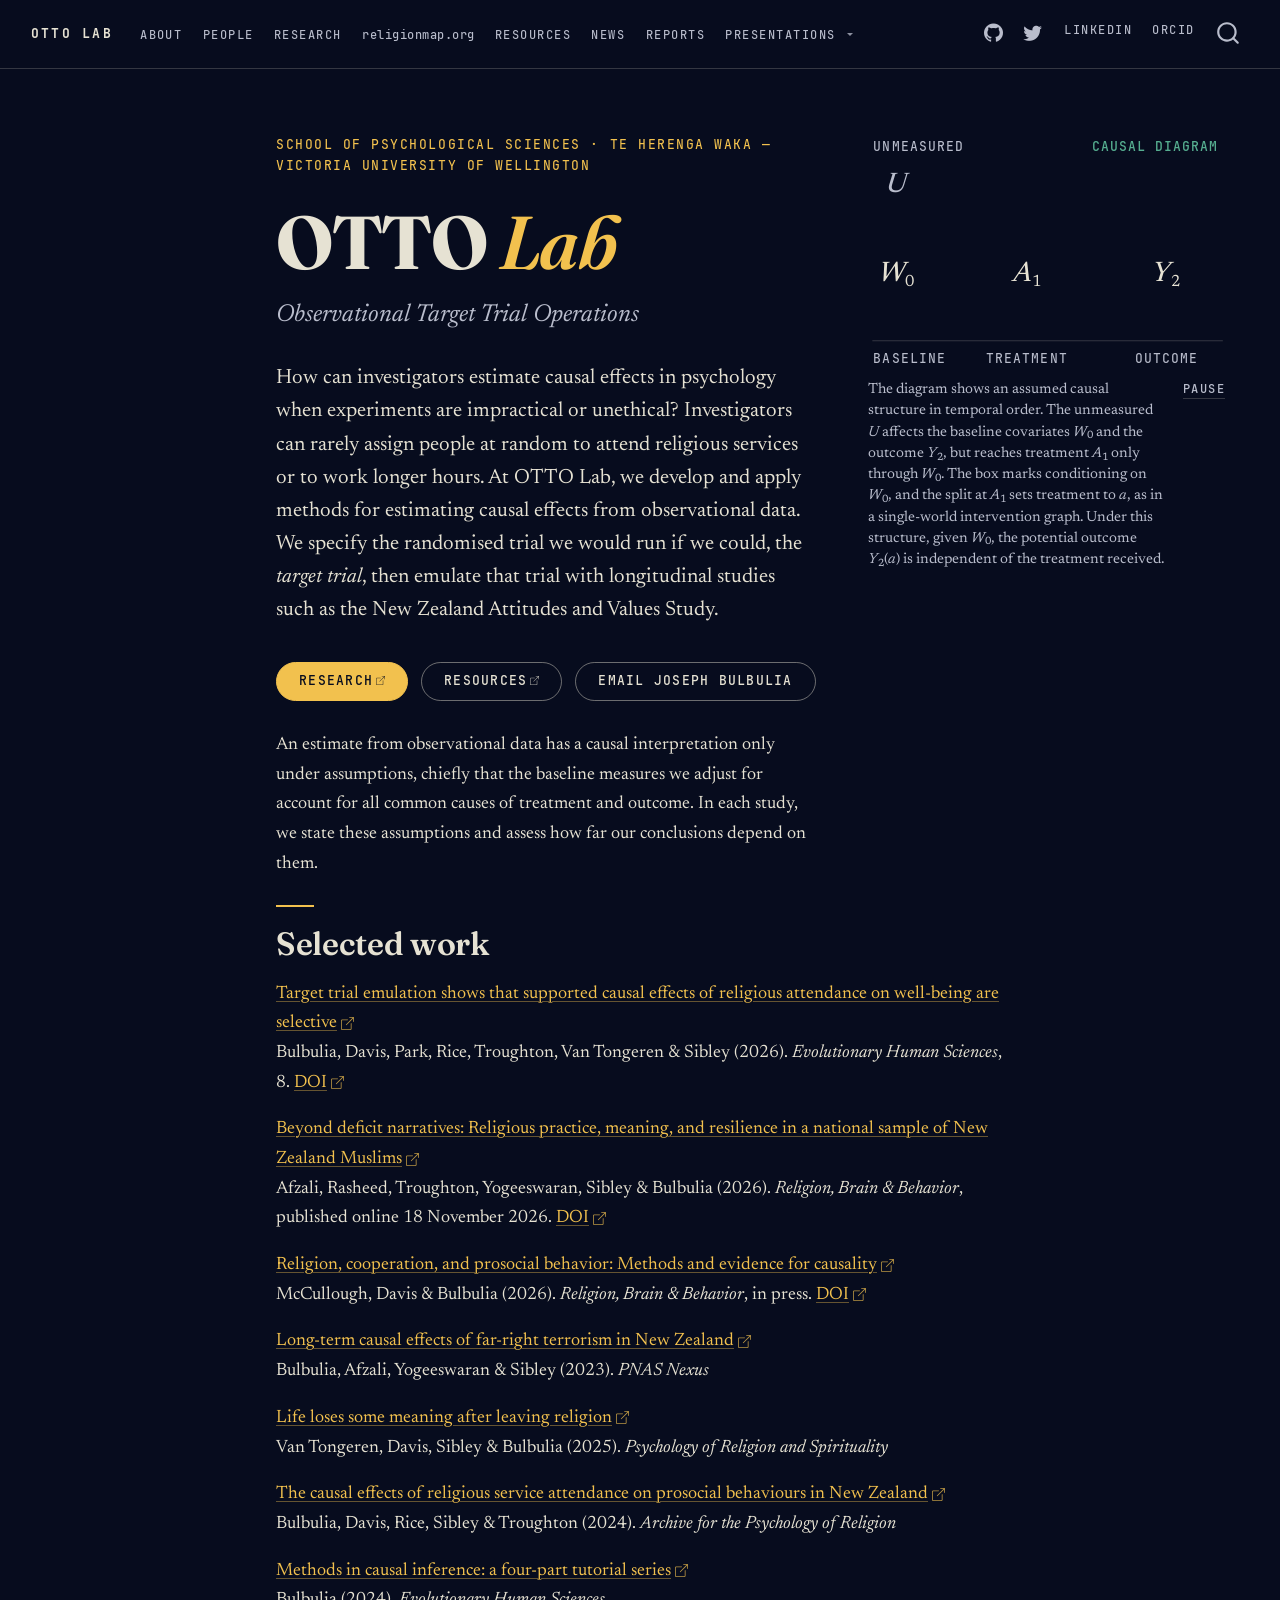
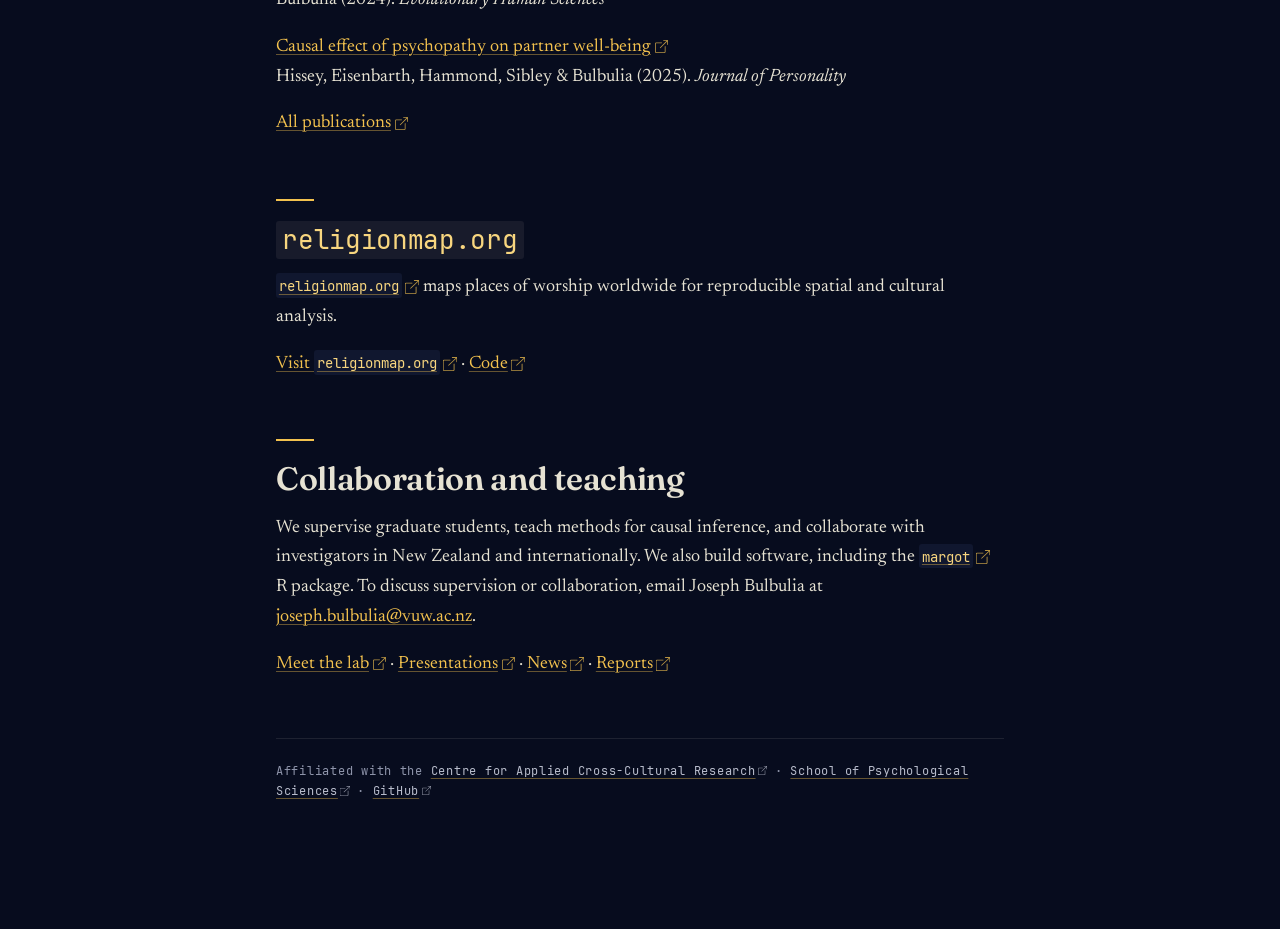
==== commit 7ec82d41: "Credit published Beyond deficit narratives byline" ====
--- a/docs/index.html
+++ b/docs/index.html
@@ -127,7 +127,7 @@
 
 <div id="quarto-search-results"></div>
   <header id="quarto-header" class="headroom fixed-top">
-    <nav class="navbar navbar-expand-lg " data-bs-theme="dark">
+    <nav class="navbar navbar-expand-xl " data-bs-theme="dark">
       <div class="navbar-container container-fluid">
       <div class="navbar-brand-container mx-auto">
     <a class="navbar-brand" href="./index.html">
@@ -317,7 +317,7 @@
 <p><a href="https://doi.org/10.1017/ehs.2026.10043">Target trial emulation shows that supported causal effects of religious attendance on well-being are selective</a><br>
 Bulbulia, Davis, Park, Rice, Troughton, Van Tongeren &amp; Sibley (2026). <em>Evolutionary Human Sciences</em>, 8. <a href="https://doi.org/10.1017/ehs.2026.10043">DOI</a></p>
 <p><a href="https://doi.org/10.1080/2153599X.2026.2645568">Beyond deficit narratives: Religious practice, meaning, and resilience in a national sample of New Zealand Muslims</a><br>
-Bulbulia, Afzali, Rasheed, Troughton, Yogeeswaran &amp; Sibley (2026). <em>Religion, Brain &amp; Behavior</em>, in press. <a href="https://doi.org/10.1080/2153599X.2026.2645568">DOI</a></p>
+Afzali, Rasheed, Troughton, Yogeeswaran, Sibley &amp; Bulbulia (2026). <em>Religion, Brain &amp; Behavior</em>, published online 18 November 2026. <a href="https://doi.org/10.1080/2153599X.2026.2645568">DOI</a></p>
 <p><a href="https://doi.org/10.1080/2153599X.2026.2695639">Religion, cooperation, and prosocial behavior: Methods and evidence for causality</a><br>
 McCullough, Davis &amp; Bulbulia (2026). <em>Religion, Brain &amp; Behavior</em>, in press. <a href="https://doi.org/10.1080/2153599X.2026.2695639">DOI</a></p>
 <p><a href="https://academic.oup.com/pnasnexus/article/2/8/pgad242/7244773">Long-term causal effects of far-right terrorism in New Zealand</a><br>
@@ -890,7 +890,7 @@
 <span id="cb1-77"><a href="#cb1-77" aria-hidden="true" tabindex="-1"></a>Bulbulia, Davis, Park, Rice, Troughton, Van Tongeren &amp; Sibley (2026). *Evolutionary Human Sciences*, 8. <span class="co">[</span><span class="ot">DOI</span><span class="co">](https://doi.org/10.1017/ehs.2026.10043)</span></span>
 <span id="cb1-78"><a href="#cb1-78" aria-hidden="true" tabindex="-1"></a></span>
 <span id="cb1-79"><a href="#cb1-79" aria-hidden="true" tabindex="-1"></a><span class="co">[</span><span class="ot">Beyond deficit narratives: Religious practice, meaning, and resilience in a national sample of New Zealand Muslims</span><span class="co">](https://doi.org/10.1080/2153599X.2026.2645568)</span>\</span>
-<span id="cb1-80"><a href="#cb1-80" aria-hidden="true" tabindex="-1"></a>Bulbulia, Afzali, Rasheed, Troughton, Yogeeswaran &amp; Sibley (2026). *Religion, Brain &amp; Behavior*, in press. <span class="co">[</span><span class="ot">DOI</span><span class="co">](https://doi.org/10.1080/2153599X.2026.2645568)</span></span>
+<span id="cb1-80"><a href="#cb1-80" aria-hidden="true" tabindex="-1"></a>Afzali, Rasheed, Troughton, Yogeeswaran, Sibley &amp; Bulbulia (2026). *Religion, Brain &amp; Behavior*, published online 18 November 2026. <span class="co">[</span><span class="ot">DOI</span><span class="co">](https://doi.org/10.1080/2153599X.2026.2645568)</span></span>
 <span id="cb1-81"><a href="#cb1-81" aria-hidden="true" tabindex="-1"></a></span>
 <span id="cb1-82"><a href="#cb1-82" aria-hidden="true" tabindex="-1"></a><span class="co">[</span><span class="ot">Religion, cooperation, and prosocial behavior: Methods and evidence for causality</span><span class="co">](https://doi.org/10.1080/2153599X.2026.2695639)</span>\</span>
 <span id="cb1-83"><a href="#cb1-83" aria-hidden="true" tabindex="-1"></a>McCullough, Davis &amp; Bulbulia (2026). *Religion, Brain &amp; Behavior*, in press. <span class="co">[</span><span class="ot">DOI</span><span class="co">](https://doi.org/10.1080/2153599X.2026.2695639)</span></span>
--- a/docs/styles.css
+++ b/docs/styles.css
@@ -167,6 +167,21 @@
   font-weight: 500;
   letter-spacing: 0.12em;
   text-transform: uppercase;
+}
+
+/* the bar collapses below xl (_quarto.yml); keep the link padding quarto gives navbar-expand-lg */
+.navbar-expand-xl .navbar-nav .nav-link {
+  padding-left: 0.6rem;
+  padding-right: 0.6rem;
+}
+
+/* quarto moves search to the end of an expanded bar from lg up; while the bar is
+   still collapsed (lg to xl) keep the collapsed layout used below lg */
+@media (min-width: 992px) and (max-width: 1199.98px) {
+  .navbar #quarto-search {
+    order: 4;
+    margin-left: auto;
+  }
 }
 
 /* religionmap.org is a domain name, so it keeps its lower case */
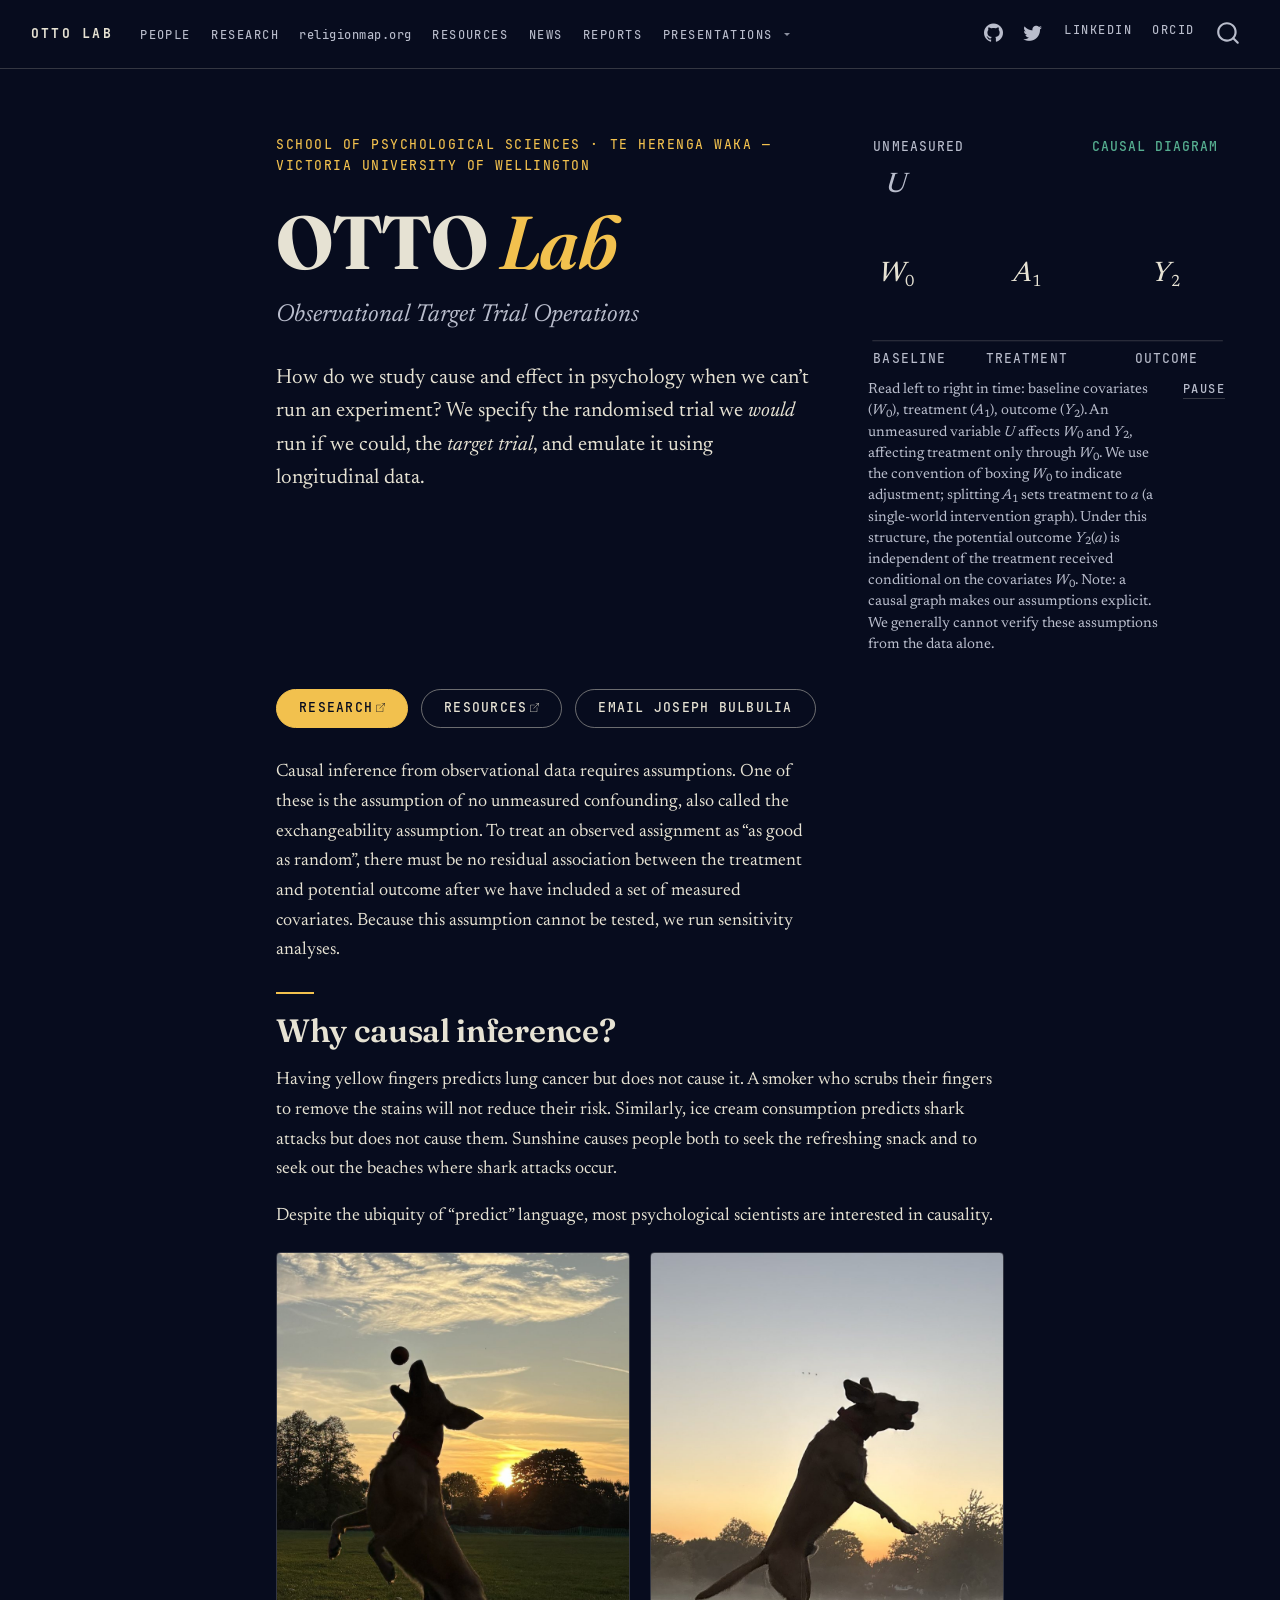
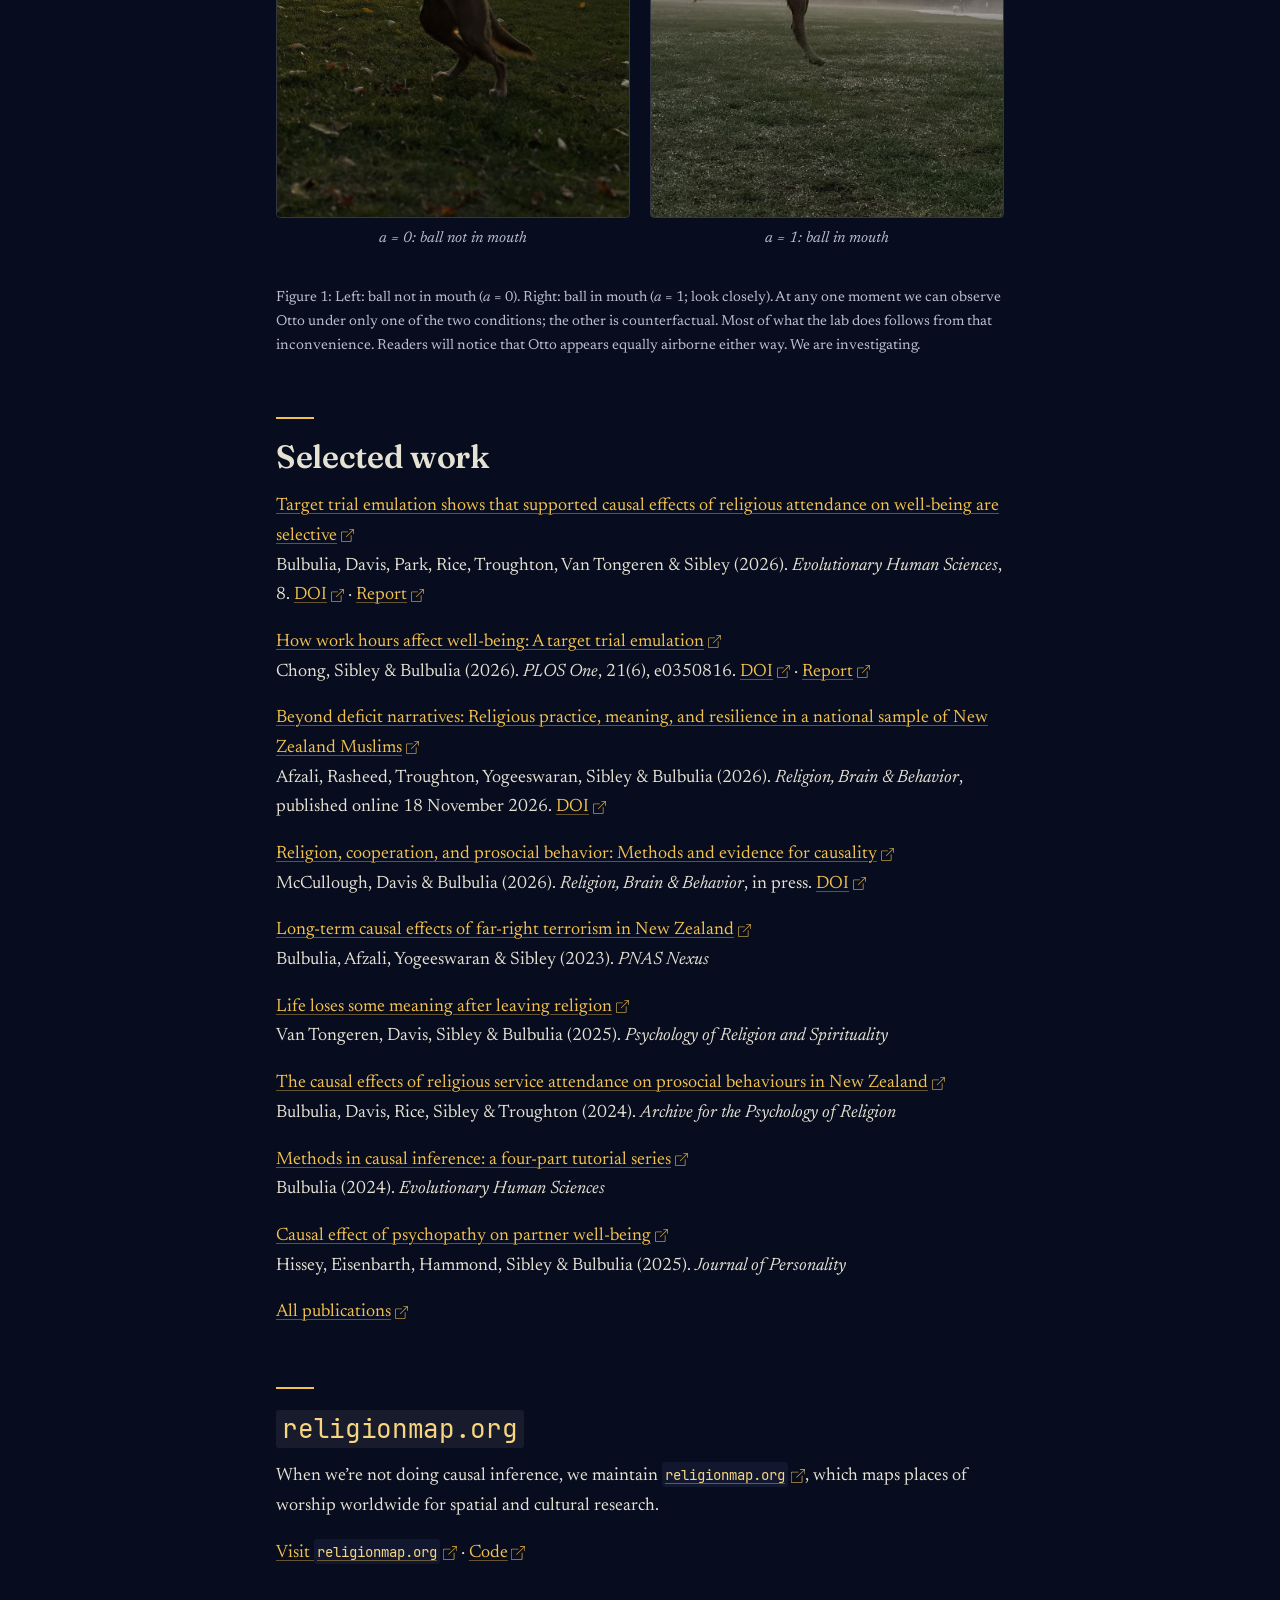
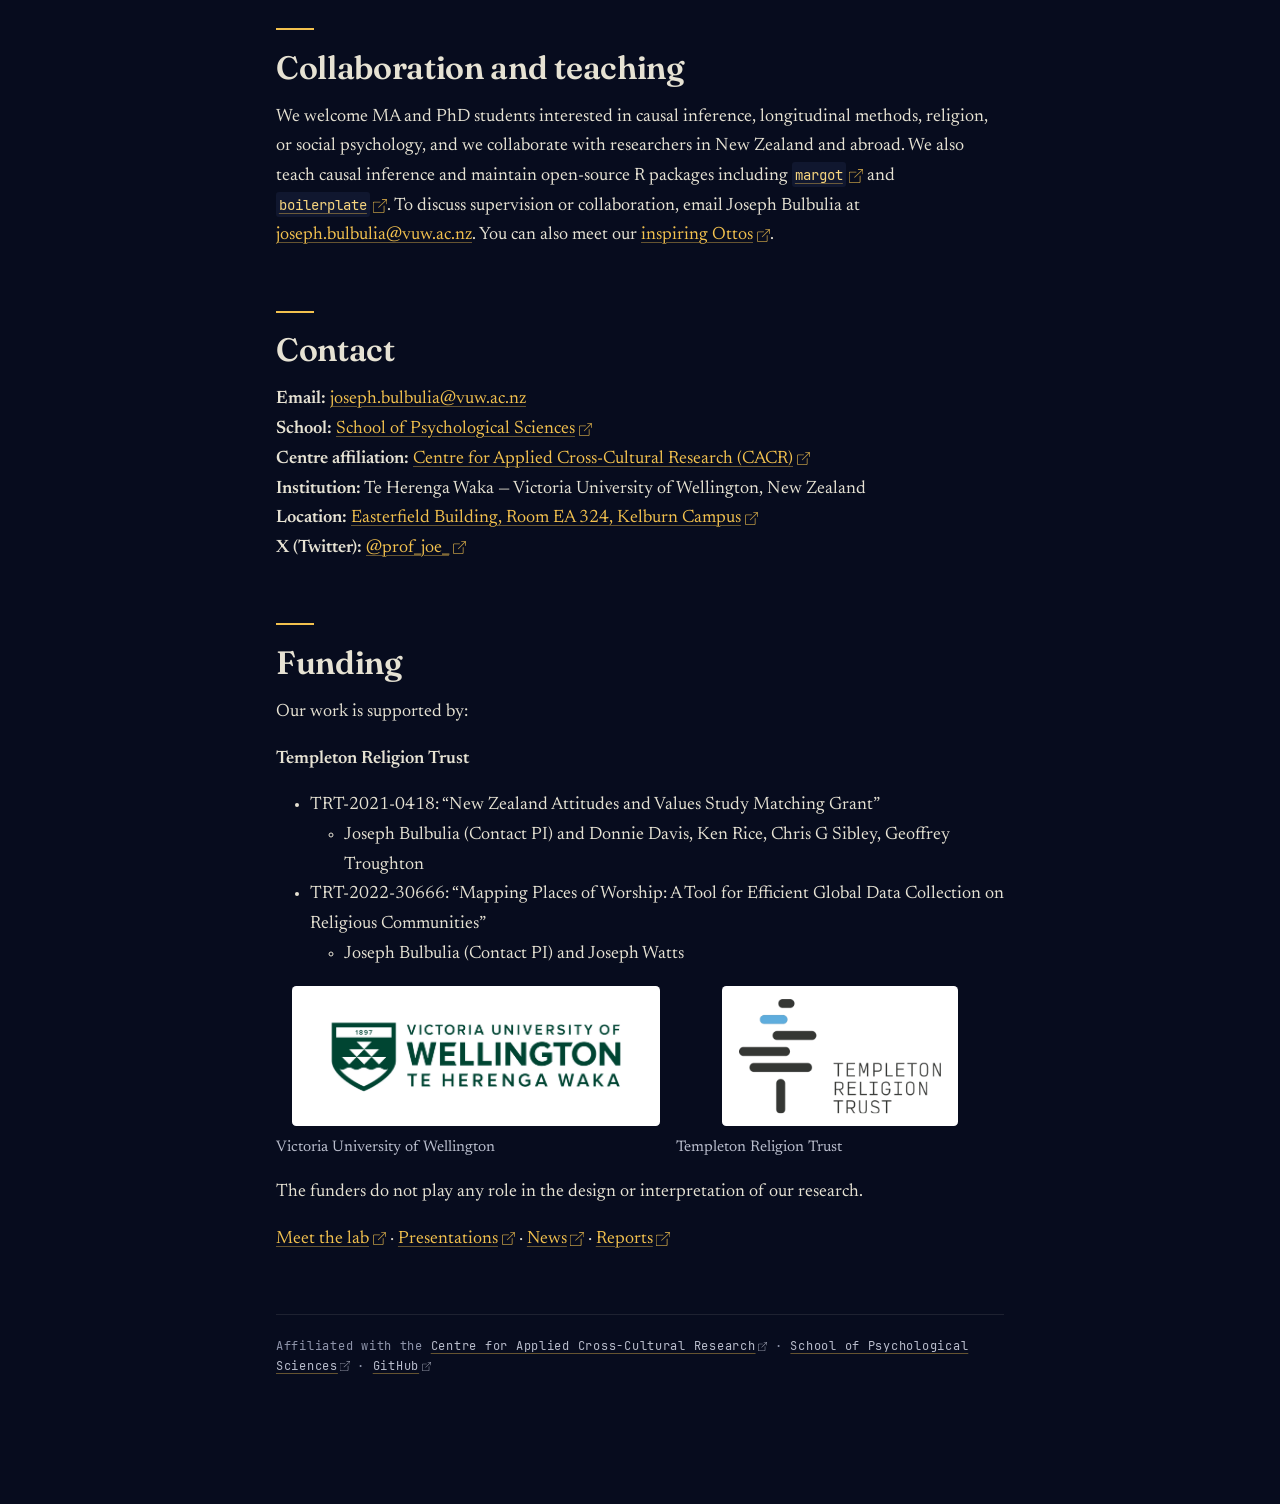
==== commit 78d43177: "simplifications" ====
--- a/docs/index.html
+++ b/docs/index.html
@@ -2,7 +2,7 @@
 <html xmlns="http://www.w3.org/1999/xhtml" lang="en" xml:lang="en"><head>
 
 <meta charset="utf-8">
-<meta name="generator" content="quarto-1.10.19">
+<meta name="generator" content="quarto-1.11.9">
 
 <meta name="viewport" content="width=device-width, initial-scale=1.0, user-scalable=yes">
 
@@ -73,14 +73,15 @@
 <meta name="quarto:offset" content="./">
 <script src="site_libs/quarto-html/quarto.js" type="module"></script>
 <script src="site_libs/quarto-html/tabsets/tabsets.js" type="module"></script>
+<script src="site_libs/quarto-html/scrollable-regions/scrollable-regions.js" type="module"></script>
 <script src="site_libs/quarto-html/popper.min.js"></script>
 <script src="site_libs/quarto-html/tippy.umd.min.js"></script>
 <script src="site_libs/quarto-html/anchor.min.js"></script>
 <link href="site_libs/quarto-html/tippy.css" rel="stylesheet">
-<link href="site_libs/quarto-html/quarto-syntax-highlighting-dark-f0058274f14582c11f93ccacdc4628bb.css" rel="stylesheet" id="quarto-text-highlighting-styles">
+<link href="site_libs/quarto-html/quarto-syntax-highlighting-dark-c8cca58254341e41c468761f0045acd0.css" rel="stylesheet" id="quarto-text-highlighting-styles">
 <script src="site_libs/bootstrap/bootstrap.min.js"></script>
 <link href="site_libs/bootstrap/bootstrap-icons.css" rel="stylesheet">
-<link href="site_libs/bootstrap/bootstrap-173525e9e7767d01ec6b08f5a2f93397.min.css" rel="stylesheet" append-hash="true" id="quarto-bootstrap" data-mode="dark">
+<link href="site_libs/bootstrap/bootstrap-7ee6e58e6e3f9a698a1252d912e4d36e.min.css" rel="stylesheet" append-hash="true" id="quarto-bootstrap" data-mode="dark">
 <script id="quarto-search-options" type="application/json">{
   "location": "navbar",
   "copy-button": false,
@@ -114,36 +115,37 @@
 <link rel="stylesheet" href="styles.css">
 <meta property="og:title" content="OTTO Lab">
 <meta property="og:description" content="Observational Target Trial Operations (OTTO), School of Psychological Sciences, Te Herenga Waka - Victoria University of Wellington">
+<meta property="og:image" content="https://ottolab.nz/images/ottos/web/otto-dog-ball.jpg">
 <meta property="og:site_name" content="OTTO Lab">
 <meta property="og:locale" content="en_US">
+<meta property="og:image:alt" content="A dog leaps in silhouette against a setting sun, jaws open as a ball hovers just above his snout.">
+<meta property="og:image:height" content="1440">
+<meta property="og:image:width" content="900">
 <meta name="twitter:title" content="OTTO Lab">
 <meta name="twitter:description" content="Observational Target Trial Operations (OTTO), School of Psychological Sciences, Te Herenga Waka - Victoria University of Wellington">
+<meta name="twitter:image" content="https://ottolab.nz/images/ottos/web/otto-dog-ball.jpg">
 <meta name="twitter:creator" content="@prof_joe_">
 <meta name="twitter:site" content="@prof_joe_">
 <meta name="twitter:card" content="summary_large_image">
+<meta name="twitter:image:alt" content="A dog leaps in silhouette against a setting sun, jaws open as a ball hovers just above his snout.">
 </head>
 
-<body class="nav-fixed home fullcontent quarto-light">
+<body class="nav-fixed home fullcontent quarto-light"><a id="quarto-skip-link" class="visually-hidden-focusable" href="#quarto-document-content">Skip to main content</a>
 
 <div id="quarto-search-results"></div>
   <header id="quarto-header" class="headroom fixed-top">
-    <nav class="navbar navbar-expand-xl " data-bs-theme="dark">
+    <nav class="navbar navbar-expand-xl " data-bs-theme="dark" aria-label="Site">
       <div class="navbar-container container-fluid">
       <div class="navbar-brand-container mx-auto">
     <a class="navbar-brand" href="./index.html">
     <span class="navbar-title">OTTO Lab</span>
     </a>
   </div>
-            <div id="quarto-search" class="" title="Search"></div>
-          <button class="navbar-toggler" type="button" data-bs-toggle="collapse" data-bs-target="#navbarCollapse" aria-controls="navbarCollapse" role="menu" aria-expanded="false" aria-label="Toggle navigation" onclick="if (window.quartoToggleHeadroom) { window.quartoToggleHeadroom(); }">
+          <button class="navbar-toggler" type="button" data-bs-toggle="collapse" data-bs-target="#navbarCollapse" aria-controls="navbarCollapse" aria-expanded="false" aria-label="Toggle navigation" onclick="if (window.quartoToggleHeadroom) { window.quartoToggleHeadroom(); }">
   <span class="navbar-toggler-icon"></span>
 </button>
           <div class="collapse navbar-collapse" id="navbarCollapse">
             <ul class="navbar-nav navbar-nav-scroll me-auto">
-  <li class="nav-item">
-    <a class="nav-link" href="./about.html"> 
-<span class="menu-text">About</span></a>
-  </li>  
   <li class="nav-item">
     <a class="nav-link" href="./team.html"> 
 <span class="menu-text">People</span></a>
@@ -213,6 +215,7 @@
           </div> <!-- /navcollapse -->
             <div class="quarto-navbar-tools">
 </div>
+            <div id="quarto-search" class="" title="Search"></div>
       </div> <!-- /container-fluid -->
     </nav>
 </header>
@@ -222,7 +225,7 @@
 <!-- margin-sidebar -->
     
 <!-- main -->
-<main class="content" id="quarto-document-content">
+<main class="content" id="quarto-document-content" tabindex="-1">
 
 <header id="title-block-header" class="quarto-title-block default">
 <div class="quarto-title">
@@ -254,18 +257,18 @@
 Observational Target Trial Operations
 </p>
 <p class="hero-lede">
-How can investigators estimate causal effects in psychology when experiments are impractical or unethical? Investigators can rarely assign people at random to attend religious services or to work longer hours. At OTTO Lab, we develop and apply methods for estimating causal effects from observational data. We specify the randomised trial we would run if we could, the <em>target trial</em>, then emulate that trial with longitudinal studies such as the New Zealand Attitudes and Values Study.
+How do we study cause and effect in psychology when we can’t run an experiment? We specify the randomised trial we <em>would</em> run if we could, the <em>target trial</em>, and emulate it using longitudinal data.
 </p>
 <div class="hero-actions">
 <p><a href="./research.html" class="btn btn-primary">Research</a> <a href="./resources.html" class="btn btn-secondary">Resources</a> <a href="mailto:joseph.bulbulia@vuw.ac.nz" class="btn btn-secondary">Email Joseph Bulbulia</a></p>
 </div>
 <p class="hero-text">
-An estimate from observational data has a causal interpretation only under assumptions, chiefly that the baseline measures we adjust for account for all common causes of treatment and outcome. In each study, we state these assumptions and assess how far our conclusions depend on them.
+Causal inference from observational data requires assumptions. One of these is the assumption of no unmeasured confounding, also called the exchangeability assumption. To treat an observed assignment as “as good as random”, there must be no residual association between the treatment and potential outcome after we have included a set of measured covariates. Because this assumption cannot be tested, we run sensitivity analyses.
 </p>
 <figure class="hero-dag figure" id="hero-dag">
 <svg class="dag" viewbox="18 0 328 216" role="img" aria-labelledby="dag-title dag-desc">
 <title id="dag-title">Causal diagram of a target trial emulation</title>
-<desc id="dag-desc">An assumed causal structure in temporal order. An unmeasured variable U affects baseline covariates W0 and the outcome Y2, and reaches treatment A1 only through W0. W0 affects A1 and Y2. A box around W0 marks conditioning. The treatment node is split to set treatment to a, as in a single-world intervention graph, and an arrow runs from a to the potential outcome Y2(a). Given W0, Y2(a) is independent of the treatment received.</desc>
+<desc id="dag-desc">An assumed causal structure in temporal order. An unmeasured variable U affects baseline covariates W0 and the outcome Y2, affecting treatment A1 only through W0. W0 affects A1 and Y2. A box around W0 indicates adjustment. The treatment node is split to set treatment to a, as in a single-world intervention graph, and an arrow runs from a to the potential outcome Y2(a). Conditional on W0, the potential outcome Y2(a) is independent of the treatment received.</desc>
 <g aria-hidden="true">
 <text class="dag-phase dag-phase-obs" x="340" y="16" text-anchor="end">CAUSAL DIAGRAM</text>
 <text class="dag-phase dag-phase-int" x="340" y="16" text-anchor="end">SINGLE-WORLD INTERVENTION</text>
@@ -292,7 +295,7 @@
 </g>
 </svg>
 <figcaption class="hero-dag-caption">
-<span>The diagram shows an assumed causal structure in temporal order. The unmeasured <i>U</i> affects the baseline covariates <i>W</i><sub>0</sub> and the outcome <i>Y</i><sub>2</sub>, but reaches treatment <i>A</i><sub>1</sub> only through <i>W</i><sub>0</sub>. The box marks conditioning on <i>W</i><sub>0</sub>, and the split at <i>A</i><sub>1</sub> sets treatment to <i>a</i>, as in a single-world intervention graph. Under this structure, given <i>W</i><sub>0</sub>, the potential outcome <i>Y</i><sub>2</sub>(<i>a</i>) is independent of the treatment received.</span>
+<span>Read left to right in time: baseline covariates (<i>W</i><sub>0</sub>), treatment (<i>A</i><sub>1</sub>), outcome (<i>Y</i><sub>2</sub>). An unmeasured variable <i>U</i> affects <i>W</i><sub>0</sub> and <i>Y</i><sub>2</sub>, affecting treatment only through <i>W</i><sub>0</sub>. We use the convention of boxing <i>W</i><sub>0</sub> to indicate adjustment; splitting <i>A</i><sub>1</sub> sets treatment to <i>a</i> (a single-world intervention graph). Under this structure, the potential outcome <i>Y</i><sub>2</sub>(<i>a</i>) is independent of the treatment received conditional on the covariates <i>W</i><sub>0</sub>. Note: a causal graph makes our assumptions explicit. We generally cannot verify these assumptions from the data alone.</span>
 <button type="button" class="dag-toggle" hidden="">Pause</button>
 </figcaption>
 </figure>
@@ -312,10 +315,44 @@
 })();
 </script>
 </div>
+<section id="why-causal-inference" class="level2">
+<h2 class="anchored" data-anchor-id="why-causal-inference">Why causal inference?</h2>
+<p>Having yellow fingers predicts lung cancer but does not cause it. A smoker who scrubs their fingers to remove the stains will not reduce their risk. Similarly, ice cream consumption predicts shark attacks but does not cause them. Sunshine causes people both to seek the refreshing snack and to seek out the beaches where shark attacks occur.</p>
+<p>Despite the ubiquity of “predict” language, most psychological scientists are interested in causality.</p>
+<div id="fig-otto" class="quarto-layout-panel">
+<figure class="quarto-float quarto-float-fig figure">
+<div aria-describedby="fig-otto-caption-0ceaefa1-69ba-4598-a22c-09a6ac19f8ca">
+<div class="quarto-layout-row">
+<div class="quarto-layout-cell" style="flex-basis: 50.0%;justify-content: flex-start;">
+<div class="quarto-figure quarto-figure-center">
+<figure class="figure">
+<p><img src="images/ottos/web/otto-dog-ball.jpg" class="img-fluid figure-img" alt="A dog leaps in silhouette against a setting sun, jaws open as a ball hovers just above his snout."></p>
+<figcaption><em>a</em> = 0: ball not in mouth</figcaption>
+</figure>
+</div>
+</div>
+<div class="quarto-layout-cell" style="flex-basis: 50.0%;justify-content: flex-start;">
+<div class="quarto-figure quarto-figure-center">
+<figure class="figure">
+<p><img src="images/ottos/web/otto-dog-no-ball.jpg" class="img-fluid figure-img" alt="A dog leaps in a misty field at dusk, in silhouette, with a ball held in his mouth."></p>
+<figcaption><em>a</em> = 1: ball in mouth</figcaption>
+</figure>
+</div>
+</div>
+</div>
+</div>
+<figcaption class="quarto-float-caption-bottom quarto-float-caption quarto-float-fig" id="fig-otto-caption-0ceaefa1-69ba-4598-a22c-09a6ac19f8ca">
+Figure&nbsp;1: Left: ball not in mouth (<em>a</em> = 0). Right: ball in mouth (<em>a</em> = 1; look closely). At any one moment we can observe Otto under only one of the two conditions; the other is counterfactual. Most of what the lab does follows from that inconvenience. Readers will notice that Otto appears equally airborne either way. We are investigating.
+</figcaption>
+</figure>
+</div>
+</section>
 <section id="selected-work" class="level2">
 <h2 class="anchored" data-anchor-id="selected-work">Selected work</h2>
 <p><a href="https://doi.org/10.1017/ehs.2026.10043">Target trial emulation shows that supported causal effects of religious attendance on well-being are selective</a><br>
-Bulbulia, Davis, Park, Rice, Troughton, Van Tongeren &amp; Sibley (2026). <em>Evolutionary Human Sciences</em>, 8. <a href="https://doi.org/10.1017/ehs.2026.10043">DOI</a></p>
+Bulbulia, Davis, Park, Rice, Troughton, Van Tongeren &amp; Sibley (2026). <em>Evolutionary Human Sciences</em>, 8. <a href="https://doi.org/10.1017/ehs.2026.10043">DOI</a> · <a href="./reports/religious-attendance-wellbeing.html">Report</a></p>
+<p><a href="https://doi.org/10.1371/journal.pone.0350816">How work hours affect well-being: A target trial emulation</a><br>
+Chong, Sibley &amp; Bulbulia (2026). <em>PLOS One</em>, 21(6), e0350816. <a href="https://doi.org/10.1371/journal.pone.0350816">DOI</a> · <a href="./reports/work-hours-wellbeing.html">Report</a></p>
 <p><a href="https://doi.org/10.1080/2153599X.2026.2645568">Beyond deficit narratives: Religious practice, meaning, and resilience in a national sample of New Zealand Muslims</a><br>
 Afzali, Rasheed, Troughton, Yogeeswaran, Sibley &amp; Bulbulia (2026). <em>Religion, Brain &amp; Behavior</em>, published online 18 November 2026. <a href="https://doi.org/10.1080/2153599X.2026.2645568">DOI</a></p>
 <p><a href="https://doi.org/10.1080/2153599X.2026.2695639">Religion, cooperation, and prosocial behavior: Methods and evidence for causality</a><br>
@@ -334,12 +371,54 @@
 </section>
 <section id="religionmap.org" class="level2">
 <h2 class="anchored" data-anchor-id="religionmap.org"><code>religionmap.org</code></h2>
-<p><a href="https://religionmap.org/"><code>religionmap.org</code></a> maps places of worship worldwide for reproducible spatial and cultural analysis.</p>
+<p>When we’re not doing causal inference, we maintain <a href="https://religionmap.org/"><code>religionmap.org</code></a>, which maps places of worship worldwide for spatial and cultural research.</p>
 <p><a href="https://religionmap.org/">Visit <code>religionmap.org</code></a> · <a href="https://github.com/go-bayes/places-of-worship">Code</a></p>
 </section>
 <section id="collaboration-and-teaching" class="level2">
 <h2 class="anchored" data-anchor-id="collaboration-and-teaching">Collaboration and teaching</h2>
-<p>We supervise graduate students, teach methods for causal inference, and collaborate with investigators in New Zealand and internationally. We also build software, including the <a href="./resources.html#r-packages"><code>margot</code></a> R package. To discuss supervision or collaboration, email Joseph Bulbulia at <a href="mailto:joseph.bulbulia@vuw.ac.nz">joseph.bulbulia@vuw.ac.nz</a>.</p>
+<p>We welcome MA and PhD students interested in causal inference, longitudinal methods, religion, or social psychology, and we collaborate with researchers in New Zealand and abroad. We also teach causal inference and maintain open-source R packages including <a href="./resources.html#r-packages"><code>margot</code></a> and <a href="./research.html#software"><code>boilerplate</code></a>. To discuss supervision or collaboration, email Joseph Bulbulia at <a href="mailto:joseph.bulbulia@vuw.ac.nz">joseph.bulbulia@vuw.ac.nz</a>. You can also meet our <a href="./team.html#the-ottos">inspiring Ottos</a>.</p>
+</section>
+<section id="contact" class="level2">
+<h2 class="anchored" data-anchor-id="contact">Contact</h2>
+<p><strong>Email:</strong> <a href="mailto:joseph.bulbulia@vuw.ac.nz">joseph.bulbulia@vuw.ac.nz</a><br>
+<strong>School:</strong> <a href="https://www.wgtn.ac.nz/psyc">School of Psychological Sciences</a><br>
+<strong>Centre affiliation:</strong> <a href="https://www.wgtn.ac.nz/cacr">Centre for Applied Cross-Cultural Research (CACR)</a><br>
+<strong>Institution:</strong> Te Herenga Waka — Victoria University of Wellington, New Zealand<br>
+<strong>Location:</strong> <a href="https://www.openstreetmap.org/?mlat=-41.2889&amp;mlon=174.7681#map=17/-41.2889/174.7681">Easterfield Building, Room EA 324, Kelburn Campus</a><br>
+<strong>X (Twitter):</strong> <a href="https://x.com/prof_joe_"><span class="citation" data-cites="prof_joe_">@prof_joe_</span></a></p>
+</section>
+<section id="funding" class="level2">
+<h2 class="anchored" data-anchor-id="funding">Funding</h2>
+<p>Our work is supported by:</p>
+<p><strong>Templeton Religion Trust</strong></p>
+<ul>
+<li>TRT-2021-0418: “New Zealand Attitudes and Values Study Matching Grant”
+<ul>
+<li>Joseph Bulbulia (Contact PI) and Donnie Davis, Ken Rice, Chris G Sibley, Geoffrey Troughton</li>
+</ul></li>
+<li>TRT-2022-30666: “Mapping Places of Worship: A Tool for Efficient Global Data Collection on Religious Communities”
+<ul>
+<li>Joseph Bulbulia (Contact PI) and Joseph Watts</li>
+</ul></li>
+</ul>
+<div class="columns">
+<div class="column" style="width:55%;">
+<div class="quarto-figure quarto-figure-center">
+<figure class="figure">
+<p><img src="images/logos/vuw-logo.jpg" height="140" class="figure-img"></p>
+<figcaption>Victoria University of Wellington</figcaption>
+</figure>
+</div>
+</div><div class="column" style="width:45%;">
+<div class="quarto-figure quarto-figure-center">
+<figure class="figure">
+<p><img src="images/logos/trt-logo.png" height="140" class="figure-img"></p>
+<figcaption>Templeton Religion Trust</figcaption>
+</figure>
+</div>
+</div>
+</div>
+<p>The funders do not play any role in the design or interpretation of our research.</p>
 <div class="home-links">
 <p><a href="./team.html">Meet the lab</a> · <a href="./presentations.html">Presentations</a> · <a href="./news.html">News</a> · <a href="./reports.html">Reports</a></p>
 </div>
@@ -478,11 +557,30 @@
       var localhostRegex = new RegExp(/^(?:http|https):\/\/localhost\:?[0-9]*\//);
       var mailtoRegex = new RegExp(/^mailto:/);
         var filterRegex = new RegExp("https:\/\/ottolab\.nz\/");
+      const newWindowLabel = "(opens in a new tab)";
+      const newWindowNoteId = "quarto-ext-newwindow-label";
+      // Links reference one hidden label through aria-describedby, so the
+      // announcement never changes their accessible name.
+      var describeNewWindow = (link) => {
+        if (!window.document.getElementById(newWindowNoteId)) {
+          var newWindowNote = window.document.createElement("span");
+          newWindowNote.id = newWindowNoteId;
+          newWindowNote.hidden = true;
+          newWindowNote.textContent = newWindowLabel;
+          window.document.body.appendChild(newWindowNote);
+        }
+        var describedBy = (link.getAttribute("aria-describedby") || "").split(/\s+/).filter(Boolean);
+        if (!describedBy.includes(newWindowNoteId)) {
+          describedBy.push(newWindowNoteId);
+          link.setAttribute("aria-describedby", describedBy.join(" "));
+        }
+      }
       var isInternal = (href) => {
           return filterRegex.test(href) || localhostRegex.test(href) || mailtoRegex.test(href);
       }
       // Inspect non-navigation links and adorn them if external
-     var links = window.document.querySelectorAll('a[href]:not(.nav-link):not(.navbar-brand):not(.toc-action):not(.sidebar-link):not(.sidebar-item-toggle):not(.pagination-link):not(.no-external):not([aria-hidden]):not(.dropdown-item):not(.quarto-navigation-tool):not(.about-link)');
+      window.quartoDecorateExternalLinks = function (root) {
+     var links = (root || window.document).querySelectorAll('a[href]:not(.nav-link):not(.navbar-brand):not(.toc-action):not(.sidebar-link):not(.sidebar-item-toggle):not(.pagination-link):not(.no-external):not([aria-hidden]):not(.dropdown-item):not(.quarto-navigation-tool):not(.about-link)');
       for (var i=0; i<links.length; i++) {
         const link = links[i];
         if (!isInternal(link.href)) {
@@ -496,10 +594,72 @@
             if (link.getAttribute("rel") === null) {
               link.setAttribute("rel", "noopener");
             }
+            describeNewWindow(link);
+          if (!link.classList.contains('no-external-icon')) {
             // default icon
             link.classList.add("external");
-        }
-      }
+          }
+        }
+      }
+      };
+      window.quartoDecorateExternalLinks(window.document);
+    // Esc closes the popup (WCAG 1.4.13) and focus leaving both trigger and
+    // popup closes it (WCAG 2.4.11); tippy handles neither for interactive popups.
+    const hideOnEscAndFocusOut = {
+      name: 'hideOnEscAndFocusOut',
+      defaultValue: true,
+      fn(instance) {
+        const dismiss = () => {
+          // A show scheduled by the trigger delay would otherwise reopen it
+          instance.clearDelayTimeouts();
+          instance.hide();
+        };
+        const onKeyDown = (event) => {
+          if (event.key !== 'Escape') {
+            return;
+          }
+          // Keep Esc from also reaching page handlers (e.g. reveal.js overview),
+          // except an open reveal.js slide menu, which Esc should close too.
+          // The menu handles keys only when its keyboard option is on.
+          const menuHandlesEsc = window.Reveal?.getPlugin?.('menu')?.isOpen() &&
+            window.Reveal.getConfig().menu?.keyboard !== false;
+          if (!menuHandlesEsc) {
+            event.stopPropagation();
+          }
+          if (instance.popper.contains(window.document.activeElement)) {
+            // Disabled while refocusing so the focus trigger does not reopen it
+            instance.disable();
+            instance.reference.focus();
+            instance.enable();
+          }
+          dismiss();
+        };
+        const onFocusOut = (event) => {
+          const target = event.relatedTarget;
+          if (target && !instance.reference.contains(target) &&
+              !instance.popper.contains(target)) {
+            dismiss();
+          }
+        };
+        // On the trigger too: a click trigger (code-annotations: select) has no
+        // blur handling. Attached for the instance's lifetime so leaving the
+        // trigger also cancels a show still pending on the trigger delay.
+        instance.reference.addEventListener('focusout', onFocusOut);
+        return {
+          onShow() {
+            window.document.addEventListener('keydown', onKeyDown, true);
+            instance.popper.addEventListener('focusout', onFocusOut);
+          },
+          onHide() {
+            window.document.removeEventListener('keydown', onKeyDown, true);
+            instance.popper.removeEventListener('focusout', onFocusOut);
+          },
+          onDestroy() {
+            instance.reference.removeEventListener('focusout', onFocusOut);
+          },
+        };
+      },
+    };
     function tippyHover(el, contentFn, onTriggerFn, onUntriggerFn) {
       const config = {
         allowHTML: true,
@@ -513,6 +673,7 @@
         interactiveBorder: 10,
         theme: 'quarto',
         placement: 'bottom-start',
+        plugins: [hideOnEscAndFocusOut],
       };
       if (contentFn) {
         config.content = contentFn;
@@ -675,44 +836,54 @@
           const lineIds = lines.map((line) => {
             return targetCell + "-" + line;
           })
-          let top = null;
-          let height = null;
-          let parent = null;
+          // Each band is positioned against its own containing block, which is
+          // not the offsetParent of the lines, so place it from client rects.
+          const placeBand = (band, firstEl, lastEl, codeBlock) => {
+            const container = band.offsetParent;
+            if (container === null) {
+              return;
+            }
+            const containerRect = container.getBoundingClientRect();
+            // Reveal.js scales slides with a transform, so convert client
+            // pixels back to the CSS pixels of the container.
+            const scale = containerRect.height / container.offsetHeight || 1;
+            const firstRect = firstEl.getBoundingClientRect();
+            const lastRect = lastEl.getBoundingClientRect();
+            const top = (firstRect.top - containerRect.top) / scale - container.clientTop + container.scrollTop;
+            const height = (lastRect.bottom - firstRect.top) / scale;
+            band.style.top = top - 2 + "px";
+            band.style.height = height + 4 + "px";
+            if (codeBlock) {
+              // Without the copy button wrapper, the containing block is wider
+              // than the code block, so span the code block explicitly.
+              const blockRect = codeBlock.getBoundingClientRect();
+              band.style.left = (blockRect.left - containerRect.left) / scale - container.clientLeft + container.scrollLeft + "px";
+              band.style.width = blockRect.width / scale + "px";
+            }
+          };
           if (lineIds.length > 0) {
-              //compute the position of the single el (top and bottom and make a div)
-              const el = window.document.getElementById(lineIds[0]);
-              top = el.offsetTop;
-              height = el.offsetHeight;
-              parent = el.parentElement.parentElement;
-            if (lineIds.length > 1) {
-              const lastEl = window.document.getElementById(lineIds[lineIds.length - 1]);
-              const bottom = lastEl.offsetTop + lastEl.offsetHeight;
-              height = bottom - top;
+            const el = window.document.getElementById(lineIds[0]);
+            const lastEl = window.document.getElementById(lineIds[lineIds.length - 1]);
+            const parent = el.parentElement.parentElement;
+            // cook up a div (if necessary) and position it
+            let div = window.document.getElementById("code-annotation-line-highlight");
+            if (div === null) {
+              div = window.document.createElement("div");
+              div.setAttribute("id", "code-annotation-line-highlight");
+              div.style.position = 'absolute';
+              parent.appendChild(div);
             }
-            if (top !== null && height !== null && parent !== null) {
-              // cook up a div (if necessary) and position it 
-              let div = window.document.getElementById("code-annotation-line-highlight");
-              if (div === null) {
-                div = window.document.createElement("div");
-                div.setAttribute("id", "code-annotation-line-highlight");
-                div.style.position = 'absolute';
-                parent.appendChild(div);
-              }
-              div.style.top = top - 2 + "px";
-              div.style.height = height + 4 + "px";
-              div.style.left = 0;
-              let gutterDiv = window.document.getElementById("code-annotation-line-highlight-gutter");
-              if (gutterDiv === null) {
-                gutterDiv = window.document.createElement("div");
-                gutterDiv.setAttribute("id", "code-annotation-line-highlight-gutter");
-                gutterDiv.style.position = 'absolute';
-                const codeCell = window.document.getElementById(targetCell);
-                const gutter = codeCell.querySelector('.code-annotation-gutter');
-                gutter.appendChild(gutterDiv);
-              }
-              gutterDiv.style.top = top - 2 + "px";
-              gutterDiv.style.height = height + 4 + "px";
+            placeBand(div, el, lastEl, parent.closest("div.sourceCode") || parent);
+            let gutterDiv = window.document.getElementById("code-annotation-line-highlight-gutter");
+            if (gutterDiv === null) {
+              gutterDiv = window.document.createElement("div");
+              gutterDiv.setAttribute("id", "code-annotation-line-highlight-gutter");
+              gutterDiv.style.position = 'absolute';
+              const codeCell = window.document.getElementById(targetCell);
+              const gutter = codeCell.querySelector('.code-annotation-gutter');
+              gutter.appendChild(gutterDiv);
             }
+            placeBand(gutterDiv, el, lastEl);
             selectedAnnoteEl = annoteEl;
           }
         };
@@ -810,6 +981,9 @@
       }
     }
   });
+  </script>
+  <script type="application/javascript">
+  window.quartoScrollableRegionsLabels = {"code":"Scrollable code","output":"Scrollable output"};
   </script><div class="modal fade" id="quarto-embedded-source-code-modal" tabindex="-1" aria-labelledby="quarto-embedded-source-code-modal-label" aria-hidden="true"><div class="modal-dialog modal-dialog-scrollable"><div class="modal-content"><div class="modal-header"><h5 class="modal-title" id="quarto-embedded-source-code-modal-label">Source Code</h5><button class="btn-close" data-bs-dismiss="modal"></button></div><div class="modal-body"><div class="">
 <div class="code-copy-outer-scaffold"><div class="sourceCode" id="cb1" data-shortcodes="false"><pre class="sourceCode markdown code-with-copy"><code class="sourceCode markdown"><span id="cb1-1"><a href="#cb1-1" aria-hidden="true" tabindex="-1"></a><span class="co">---</span></span>
 <span id="cb1-2"><a href="#cb1-2" aria-hidden="true" tabindex="-1"></a><span class="an">title:</span><span class="co"> "OTTO Lab"</span></span>
@@ -822,19 +996,19 @@
 <span id="cb1-9"><a href="#cb1-9" aria-hidden="true" tabindex="-1"></a><span class="dt">&lt;</span><span class="kw">h1</span><span class="ot"> class</span><span class="op">=</span><span class="st">"hero-title"</span><span class="dt">&gt;</span>OTTO <span class="dt">&lt;</span><span class="kw">em</span><span class="dt">&gt;</span>Lab<span class="dt">&lt;/</span><span class="kw">em</span><span class="dt">&gt;&lt;/</span><span class="kw">h1</span><span class="dt">&gt;</span></span>
 <span id="cb1-10"><a href="#cb1-10" aria-hidden="true" tabindex="-1"></a><span class="dt">&lt;</span><span class="kw">p</span><span class="ot"> class</span><span class="op">=</span><span class="st">"hero-descriptor"</span><span class="dt">&gt;</span>Observational Target Trial Operations<span class="dt">&lt;/</span><span class="kw">p</span><span class="dt">&gt;</span></span>
 <span id="cb1-11"><a href="#cb1-11" aria-hidden="true" tabindex="-1"></a></span>
-<span id="cb1-12"><a href="#cb1-12" aria-hidden="true" tabindex="-1"></a><span class="dt">&lt;</span><span class="kw">p</span><span class="ot"> class</span><span class="op">=</span><span class="st">"hero-lede"</span><span class="dt">&gt;</span>How can investigators estimate causal effects in psychology when experiments are impractical or unethical? Investigators can rarely assign people at random to attend religious services or to work longer hours. At OTTO Lab, we develop and apply methods for estimating causal effects from observational data. We specify the randomised trial we would run if we could, the <span class="dt">&lt;</span><span class="kw">em</span><span class="dt">&gt;</span>target trial<span class="dt">&lt;/</span><span class="kw">em</span><span class="dt">&gt;</span>, then emulate that trial with longitudinal studies such as the New Zealand Attitudes and Values Study.<span class="dt">&lt;/</span><span class="kw">p</span><span class="dt">&gt;</span></span>
+<span id="cb1-12"><a href="#cb1-12" aria-hidden="true" tabindex="-1"></a><span class="dt">&lt;</span><span class="kw">p</span><span class="ot"> class</span><span class="op">=</span><span class="st">"hero-lede"</span><span class="dt">&gt;</span>How do we study cause and effect in psychology when we can't run an experiment? We specify the randomised trial we <span class="dt">&lt;</span><span class="kw">em</span><span class="dt">&gt;</span>would<span class="dt">&lt;/</span><span class="kw">em</span><span class="dt">&gt;</span> run if we could, the <span class="dt">&lt;</span><span class="kw">em</span><span class="dt">&gt;</span>target trial<span class="dt">&lt;/</span><span class="kw">em</span><span class="dt">&gt;</span>, and emulate it using longitudinal data.<span class="dt">&lt;/</span><span class="kw">p</span><span class="dt">&gt;</span></span>
 <span id="cb1-13"><a href="#cb1-13" aria-hidden="true" tabindex="-1"></a><span class="dt">&lt;</span><span class="kw">div</span><span class="ot"> class</span><span class="op">=</span><span class="st">"hero-actions"</span><span class="dt">&gt;</span></span>
 <span id="cb1-14"><a href="#cb1-14" aria-hidden="true" tabindex="-1"></a><span class="dt">&lt;</span><span class="kw">a</span><span class="ot"> href</span><span class="op">=</span><span class="st">"research.qmd"</span><span class="ot"> class</span><span class="op">=</span><span class="st">"btn btn-primary"</span><span class="dt">&gt;</span>Research<span class="dt">&lt;/</span><span class="kw">a</span><span class="dt">&gt;</span></span>
 <span id="cb1-15"><a href="#cb1-15" aria-hidden="true" tabindex="-1"></a><span class="dt">&lt;</span><span class="kw">a</span><span class="ot"> href</span><span class="op">=</span><span class="st">"resources.qmd"</span><span class="ot"> class</span><span class="op">=</span><span class="st">"btn btn-secondary"</span><span class="dt">&gt;</span>Resources<span class="dt">&lt;/</span><span class="kw">a</span><span class="dt">&gt;</span></span>
 <span id="cb1-16"><a href="#cb1-16" aria-hidden="true" tabindex="-1"></a><span class="dt">&lt;</span><span class="kw">a</span><span class="ot"> href</span><span class="op">=</span><span class="st">"mailto:joseph.bulbulia@vuw.ac.nz"</span><span class="ot"> class</span><span class="op">=</span><span class="st">"btn btn-secondary"</span><span class="dt">&gt;</span>Email Joseph Bulbulia<span class="dt">&lt;/</span><span class="kw">a</span><span class="dt">&gt;</span></span>
 <span id="cb1-17"><a href="#cb1-17" aria-hidden="true" tabindex="-1"></a><span class="dt">&lt;/</span><span class="kw">div</span><span class="dt">&gt;</span></span>
-<span id="cb1-18"><a href="#cb1-18" aria-hidden="true" tabindex="-1"></a><span class="dt">&lt;</span><span class="kw">p</span><span class="ot"> class</span><span class="op">=</span><span class="st">"hero-text"</span><span class="dt">&gt;</span>An estimate from observational data has a causal interpretation only under assumptions, chiefly that the baseline measures we adjust for account for all common causes of treatment and outcome. In each study, we state these assumptions and assess how far our conclusions depend on them.<span class="dt">&lt;/</span><span class="kw">p</span><span class="dt">&gt;</span></span>
+<span id="cb1-18"><a href="#cb1-18" aria-hidden="true" tabindex="-1"></a><span class="dt">&lt;</span><span class="kw">p</span><span class="ot"> class</span><span class="op">=</span><span class="st">"hero-text"</span><span class="dt">&gt;</span>Causal inference from observational data requires assumptions. One of these is the assumption of no unmeasured confounding, also called the exchangeability assumption. To treat an observed assignment as "as good as random", there must be no residual association between the treatment and potential outcome after we have included a set of measured covariates. Because this assumption cannot be tested, we run sensitivity analyses.<span class="dt">&lt;/</span><span class="kw">p</span><span class="dt">&gt;</span></span>
 <span id="cb1-19"><a href="#cb1-19" aria-hidden="true" tabindex="-1"></a></span>
 <span id="cb1-20"><a href="#cb1-20" aria-hidden="true" tabindex="-1"></a><span class="in">```{=html}</span></span>
 <span id="cb1-21"><a href="#cb1-21" aria-hidden="true" tabindex="-1"></a><span class="in">&lt;figure class="hero-dag" id="hero-dag"&gt;</span></span>
 <span id="cb1-22"><a href="#cb1-22" aria-hidden="true" tabindex="-1"></a><span class="in">&lt;svg class="dag" viewBox="18 0 328 216" role="img" aria-labelledby="dag-title dag-desc"&gt;</span></span>
 <span id="cb1-23"><a href="#cb1-23" aria-hidden="true" tabindex="-1"></a><span class="in">&lt;title id="dag-title"&gt;Causal diagram of a target trial emulation&lt;/title&gt;</span></span>
-<span id="cb1-24"><a href="#cb1-24" aria-hidden="true" tabindex="-1"></a><span class="in">&lt;desc id="dag-desc"&gt;An assumed causal structure in temporal order. An unmeasured variable U affects baseline covariates W0 and the outcome Y2, and reaches treatment A1 only through W0. W0 affects A1 and Y2. A box around W0 marks conditioning. The treatment node is split to set treatment to a, as in a single-world intervention graph, and an arrow runs from a to the potential outcome Y2(a). Given W0, Y2(a) is independent of the treatment received.&lt;/desc&gt;</span></span>
+<span id="cb1-24"><a href="#cb1-24" aria-hidden="true" tabindex="-1"></a><span class="in">&lt;desc id="dag-desc"&gt;An assumed causal structure in temporal order. An unmeasured variable U affects baseline covariates W0 and the outcome Y2, affecting treatment A1 only through W0. W0 affects A1 and Y2. A box around W0 indicates adjustment. The treatment node is split to set treatment to a, as in a single-world intervention graph, and an arrow runs from a to the potential outcome Y2(a). Conditional on W0, the potential outcome Y2(a) is independent of the treatment received.&lt;/desc&gt;</span></span>
 <span id="cb1-25"><a href="#cb1-25" aria-hidden="true" tabindex="-1"></a><span class="in">&lt;g aria-hidden="true"&gt;</span></span>
 <span id="cb1-26"><a href="#cb1-26" aria-hidden="true" tabindex="-1"></a><span class="in">&lt;text class="dag-phase dag-phase-obs" x="340" y="16" text-anchor="end"&gt;CAUSAL DIAGRAM&lt;/text&gt;</span></span>
 <span id="cb1-27"><a href="#cb1-27" aria-hidden="true" tabindex="-1"></a><span class="in">&lt;text class="dag-phase dag-phase-int" x="340" y="16" text-anchor="end"&gt;SINGLE-WORLD INTERVENTION&lt;/text&gt;</span></span>
@@ -861,7 +1035,7 @@
 <span id="cb1-48"><a href="#cb1-48" aria-hidden="true" tabindex="-1"></a><span class="in">&lt;/g&gt;</span></span>
 <span id="cb1-49"><a href="#cb1-49" aria-hidden="true" tabindex="-1"></a><span class="in">&lt;/svg&gt;</span></span>
 <span id="cb1-50"><a href="#cb1-50" aria-hidden="true" tabindex="-1"></a><span class="in">&lt;figcaption class="hero-dag-caption"&gt;</span></span>
-<span id="cb1-51"><a href="#cb1-51" aria-hidden="true" tabindex="-1"></a><span class="in">&lt;span&gt;The diagram shows an assumed causal structure in temporal order. The unmeasured &lt;i&gt;U&lt;/i&gt; affects the baseline covariates &lt;i&gt;W&lt;/i&gt;&lt;sub&gt;0&lt;/sub&gt; and the outcome &lt;i&gt;Y&lt;/i&gt;&lt;sub&gt;2&lt;/sub&gt;, but reaches treatment &lt;i&gt;A&lt;/i&gt;&lt;sub&gt;1&lt;/sub&gt; only through &lt;i&gt;W&lt;/i&gt;&lt;sub&gt;0&lt;/sub&gt;. The box marks conditioning on &lt;i&gt;W&lt;/i&gt;&lt;sub&gt;0&lt;/sub&gt;, and the split at &lt;i&gt;A&lt;/i&gt;&lt;sub&gt;1&lt;/sub&gt; sets treatment to &lt;i&gt;a&lt;/i&gt;, as in a single-world intervention graph. Under this structure, given &lt;i&gt;W&lt;/i&gt;&lt;sub&gt;0&lt;/sub&gt;, the potential outcome &lt;i&gt;Y&lt;/i&gt;&lt;sub&gt;2&lt;/sub&gt;(&lt;i&gt;a&lt;/i&gt;) is independent of the treatment received.&lt;/span&gt;</span></span>
+<span id="cb1-51"><a href="#cb1-51" aria-hidden="true" tabindex="-1"></a><span class="in">&lt;span&gt;Read left to right in time: baseline covariates (&lt;i&gt;W&lt;/i&gt;&lt;sub&gt;0&lt;/sub&gt;), treatment (&lt;i&gt;A&lt;/i&gt;&lt;sub&gt;1&lt;/sub&gt;), outcome (&lt;i&gt;Y&lt;/i&gt;&lt;sub&gt;2&lt;/sub&gt;). An unmeasured variable &lt;i&gt;U&lt;/i&gt; affects &lt;i&gt;W&lt;/i&gt;&lt;sub&gt;0&lt;/sub&gt; and &lt;i&gt;Y&lt;/i&gt;&lt;sub&gt;2&lt;/sub&gt;, affecting treatment only through &lt;i&gt;W&lt;/i&gt;&lt;sub&gt;0&lt;/sub&gt;. We use the convention of boxing &lt;i&gt;W&lt;/i&gt;&lt;sub&gt;0&lt;/sub&gt; to indicate adjustment; splitting &lt;i&gt;A&lt;/i&gt;&lt;sub&gt;1&lt;/sub&gt; sets treatment to &lt;i&gt;a&lt;/i&gt; (a single-world intervention graph). Under this structure, the potential outcome &lt;i&gt;Y&lt;/i&gt;&lt;sub&gt;2&lt;/sub&gt;(&lt;i&gt;a&lt;/i&gt;) is independent of the treatment received conditional on the covariates &lt;i&gt;W&lt;/i&gt;&lt;sub&gt;0&lt;/sub&gt;. Note: a causal graph makes our assumptions explicit. We generally cannot verify these assumptions from the data alone.&lt;/span&gt;</span></span>
 <span id="cb1-52"><a href="#cb1-52" aria-hidden="true" tabindex="-1"></a><span class="in">&lt;button type="button" class="dag-toggle" hidden&gt;Pause&lt;/button&gt;</span></span>
 <span id="cb1-53"><a href="#cb1-53" aria-hidden="true" tabindex="-1"></a><span class="in">&lt;/figcaption&gt;</span></span>
 <span id="cb1-54"><a href="#cb1-54" aria-hidden="true" tabindex="-1"></a><span class="in">&lt;/figure&gt;</span></span>
@@ -884,51 +1058,100 @@
 <span id="cb1-71"><a href="#cb1-71" aria-hidden="true" tabindex="-1"></a></span>
 <span id="cb1-72"><a href="#cb1-72" aria-hidden="true" tabindex="-1"></a>:::</span>
 <span id="cb1-73"><a href="#cb1-73" aria-hidden="true" tabindex="-1"></a></span>
-<span id="cb1-74"><a href="#cb1-74" aria-hidden="true" tabindex="-1"></a><span class="fu">## Selected work</span></span>
+<span id="cb1-74"><a href="#cb1-74" aria-hidden="true" tabindex="-1"></a><span class="fu">## Why causal inference?</span></span>
 <span id="cb1-75"><a href="#cb1-75" aria-hidden="true" tabindex="-1"></a></span>
-<span id="cb1-76"><a href="#cb1-76" aria-hidden="true" tabindex="-1"></a><span class="co">[</span><span class="ot">Target trial emulation shows that supported causal effects of religious attendance on well-being are selective</span><span class="co">](https://doi.org/10.1017/ehs.2026.10043)</span>\</span>
-<span id="cb1-77"><a href="#cb1-77" aria-hidden="true" tabindex="-1"></a>Bulbulia, Davis, Park, Rice, Troughton, Van Tongeren &amp; Sibley (2026). *Evolutionary Human Sciences*, 8. <span class="co">[</span><span class="ot">DOI</span><span class="co">](https://doi.org/10.1017/ehs.2026.10043)</span></span>
-<span id="cb1-78"><a href="#cb1-78" aria-hidden="true" tabindex="-1"></a></span>
-<span id="cb1-79"><a href="#cb1-79" aria-hidden="true" tabindex="-1"></a><span class="co">[</span><span class="ot">Beyond deficit narratives: Religious practice, meaning, and resilience in a national sample of New Zealand Muslims</span><span class="co">](https://doi.org/10.1080/2153599X.2026.2645568)</span>\</span>
-<span id="cb1-80"><a href="#cb1-80" aria-hidden="true" tabindex="-1"></a>Afzali, Rasheed, Troughton, Yogeeswaran, Sibley &amp; Bulbulia (2026). *Religion, Brain &amp; Behavior*, published online 18 November 2026. <span class="co">[</span><span class="ot">DOI</span><span class="co">](https://doi.org/10.1080/2153599X.2026.2645568)</span></span>
+<span id="cb1-76"><a href="#cb1-76" aria-hidden="true" tabindex="-1"></a>Having yellow fingers predicts lung cancer but does not cause it. A smoker who scrubs their fingers to remove the stains will not reduce their risk. Similarly, ice cream consumption predicts shark attacks but does not cause them. Sunshine causes people both to seek the refreshing snack and to seek out the beaches where shark attacks occur.</span>
+<span id="cb1-77"><a href="#cb1-77" aria-hidden="true" tabindex="-1"></a></span>
+<span id="cb1-78"><a href="#cb1-78" aria-hidden="true" tabindex="-1"></a>Despite the ubiquity of "predict" language, most psychological scientists are interested in causality.</span>
+<span id="cb1-79"><a href="#cb1-79" aria-hidden="true" tabindex="-1"></a></span>
+<span id="cb1-80"><a href="#cb1-80" aria-hidden="true" tabindex="-1"></a>::: {#fig-otto layout-ncol=2}</span>
 <span id="cb1-81"><a href="#cb1-81" aria-hidden="true" tabindex="-1"></a></span>
-<span id="cb1-82"><a href="#cb1-82" aria-hidden="true" tabindex="-1"></a><span class="co">[</span><span class="ot">Religion, cooperation, and prosocial behavior: Methods and evidence for causality</span><span class="co">](https://doi.org/10.1080/2153599X.2026.2695639)</span>\</span>
-<span id="cb1-83"><a href="#cb1-83" aria-hidden="true" tabindex="-1"></a>McCullough, Davis &amp; Bulbulia (2026). *Religion, Brain &amp; Behavior*, in press. <span class="co">[</span><span class="ot">DOI</span><span class="co">](https://doi.org/10.1080/2153599X.2026.2695639)</span></span>
-<span id="cb1-84"><a href="#cb1-84" aria-hidden="true" tabindex="-1"></a></span>
-<span id="cb1-85"><a href="#cb1-85" aria-hidden="true" tabindex="-1"></a><span class="co">[</span><span class="ot">Long-term causal effects of far-right terrorism in New Zealand</span><span class="co">](https://academic.oup.com/pnasnexus/article/2/8/pgad242/7244773)</span>\</span>
-<span id="cb1-86"><a href="#cb1-86" aria-hidden="true" tabindex="-1"></a>Bulbulia, Afzali, Yogeeswaran &amp; Sibley (2023). *PNAS Nexus*</span>
-<span id="cb1-87"><a href="#cb1-87" aria-hidden="true" tabindex="-1"></a></span>
-<span id="cb1-88"><a href="#cb1-88" aria-hidden="true" tabindex="-1"></a><span class="co">[</span><span class="ot">Life loses some meaning after leaving religion</span><span class="co">](https://psycnet.apa.org/record/2026-71076-001)</span>\</span>
-<span id="cb1-89"><a href="#cb1-89" aria-hidden="true" tabindex="-1"></a>Van Tongeren, Davis, Sibley &amp; Bulbulia (2025). *Psychology of Religion and Spirituality*</span>
+<span id="cb1-82"><a href="#cb1-82" aria-hidden="true" tabindex="-1"></a><span class="al">![*a* = 0: ball not in mouth](images/ottos/web/otto-dog-ball.jpg)</span>{fig-alt="A dog leaps in silhouette against a setting sun, jaws open as a ball hovers just above his snout."}</span>
+<span id="cb1-83"><a href="#cb1-83" aria-hidden="true" tabindex="-1"></a></span>
+<span id="cb1-84"><a href="#cb1-84" aria-hidden="true" tabindex="-1"></a><span class="al">![*a* = 1: ball in mouth](images/ottos/web/otto-dog-no-ball.jpg)</span>{fig-alt="A dog leaps in a misty field at dusk, in silhouette, with a ball held in his mouth."}</span>
+<span id="cb1-85"><a href="#cb1-85" aria-hidden="true" tabindex="-1"></a></span>
+<span id="cb1-86"><a href="#cb1-86" aria-hidden="true" tabindex="-1"></a>Left: ball not in mouth (*a* = 0). Right: ball in mouth (*a* = 1; look closely). At any one moment we can observe Otto under only one of the two conditions; the other is counterfactual. Most of what the lab does follows from that inconvenience. Readers will notice that Otto appears equally airborne either way. We are investigating.</span>
+<span id="cb1-87"><a href="#cb1-87" aria-hidden="true" tabindex="-1"></a>:::</span>
+<span id="cb1-88"><a href="#cb1-88" aria-hidden="true" tabindex="-1"></a></span>
+<span id="cb1-89"><a href="#cb1-89" aria-hidden="true" tabindex="-1"></a><span class="fu">## Selected work</span></span>
 <span id="cb1-90"><a href="#cb1-90" aria-hidden="true" tabindex="-1"></a></span>
-<span id="cb1-91"><a href="#cb1-91" aria-hidden="true" tabindex="-1"></a><span class="co">[</span><span class="ot">The causal effects of religious service attendance on prosocial behaviours in New Zealand</span><span class="co">](https://openaccess.wgtn.ac.nz/articles/journal_contribution/The_causal_effects_of_religious_service_attendance_on_prosocial_behaviours_in_New_Zealand_A_national_longitudinal_study/28386350)</span>\</span>
-<span id="cb1-92"><a href="#cb1-92" aria-hidden="true" tabindex="-1"></a>Bulbulia, Davis, Rice, Sibley &amp; Troughton (2024). *Archive for the Psychology of Religion*</span>
+<span id="cb1-91"><a href="#cb1-91" aria-hidden="true" tabindex="-1"></a><span class="co">[</span><span class="ot">Target trial emulation shows that supported causal effects of religious attendance on well-being are selective</span><span class="co">](https://doi.org/10.1017/ehs.2026.10043)</span>\</span>
+<span id="cb1-92"><a href="#cb1-92" aria-hidden="true" tabindex="-1"></a>Bulbulia, Davis, Park, Rice, Troughton, Van Tongeren &amp; Sibley (2026). *Evolutionary Human Sciences*, 8. <span class="co">[</span><span class="ot">DOI</span><span class="co">](https://doi.org/10.1017/ehs.2026.10043)</span> · <span class="co">[</span><span class="ot">Report</span><span class="co">](reports/religious-attendance-wellbeing.qmd)</span></span>
 <span id="cb1-93"><a href="#cb1-93" aria-hidden="true" tabindex="-1"></a></span>
-<span id="cb1-94"><a href="#cb1-94" aria-hidden="true" tabindex="-1"></a><span class="co">[</span><span class="ot">Methods in causal inference: a four-part tutorial series</span><span class="co">](resources.qmd#start-here-methods-in-causal-inference-series)</span>\</span>
-<span id="cb1-95"><a href="#cb1-95" aria-hidden="true" tabindex="-1"></a>Bulbulia (2024). *Evolutionary Human Sciences*</span>
+<span id="cb1-94"><a href="#cb1-94" aria-hidden="true" tabindex="-1"></a><span class="co">[</span><span class="ot">How work hours affect well-being: A target trial emulation</span><span class="co">](https://doi.org/10.1371/journal.pone.0350816)</span>\</span>
+<span id="cb1-95"><a href="#cb1-95" aria-hidden="true" tabindex="-1"></a>Chong, Sibley &amp; Bulbulia (2026). *PLOS One*, 21(6), e0350816. <span class="co">[</span><span class="ot">DOI</span><span class="co">](https://doi.org/10.1371/journal.pone.0350816)</span> · <span class="co">[</span><span class="ot">Report</span><span class="co">](reports/work-hours-wellbeing.qmd)</span></span>
 <span id="cb1-96"><a href="#cb1-96" aria-hidden="true" tabindex="-1"></a></span>
-<span id="cb1-97"><a href="#cb1-97" aria-hidden="true" tabindex="-1"></a><span class="co">[</span><span class="ot">Causal effect of psychopathy on partner well-being</span><span class="co">](https://doi.org/10.1111/jopy.70042)</span>\</span>
-<span id="cb1-98"><a href="#cb1-98" aria-hidden="true" tabindex="-1"></a>Hissey, Eisenbarth, Hammond, Sibley &amp; Bulbulia (2025). *Journal of Personality*</span>
+<span id="cb1-97"><a href="#cb1-97" aria-hidden="true" tabindex="-1"></a><span class="co">[</span><span class="ot">Beyond deficit narratives: Religious practice, meaning, and resilience in a national sample of New Zealand Muslims</span><span class="co">](https://doi.org/10.1080/2153599X.2026.2645568)</span>\</span>
+<span id="cb1-98"><a href="#cb1-98" aria-hidden="true" tabindex="-1"></a>Afzali, Rasheed, Troughton, Yogeeswaran, Sibley &amp; Bulbulia (2026). *Religion, Brain &amp; Behavior*, published online 18 November 2026. <span class="co">[</span><span class="ot">DOI</span><span class="co">](https://doi.org/10.1080/2153599X.2026.2645568)</span></span>
 <span id="cb1-99"><a href="#cb1-99" aria-hidden="true" tabindex="-1"></a></span>
-<span id="cb1-100"><a href="#cb1-100" aria-hidden="true" tabindex="-1"></a><span class="co">[</span><span class="ot">All publications</span><span class="co">](research.qmd)</span></span>
-<span id="cb1-101"><a href="#cb1-101" aria-hidden="true" tabindex="-1"></a></span>
-<span id="cb1-102"><a href="#cb1-102" aria-hidden="true" tabindex="-1"></a><span class="fu">## `religionmap.org`</span></span>
-<span id="cb1-103"><a href="#cb1-103" aria-hidden="true" tabindex="-1"></a></span>
-<span id="cb1-104"><a href="#cb1-104" aria-hidden="true" tabindex="-1"></a><span class="co">[</span><span class="ot">`religionmap.org`</span><span class="co">](https://religionmap.org/)</span> maps places of worship worldwide for reproducible spatial and cultural analysis.</span>
+<span id="cb1-100"><a href="#cb1-100" aria-hidden="true" tabindex="-1"></a><span class="co">[</span><span class="ot">Religion, cooperation, and prosocial behavior: Methods and evidence for causality</span><span class="co">](https://doi.org/10.1080/2153599X.2026.2695639)</span>\</span>
+<span id="cb1-101"><a href="#cb1-101" aria-hidden="true" tabindex="-1"></a>McCullough, Davis &amp; Bulbulia (2026). *Religion, Brain &amp; Behavior*, in press. <span class="co">[</span><span class="ot">DOI</span><span class="co">](https://doi.org/10.1080/2153599X.2026.2695639)</span></span>
+<span id="cb1-102"><a href="#cb1-102" aria-hidden="true" tabindex="-1"></a></span>
+<span id="cb1-103"><a href="#cb1-103" aria-hidden="true" tabindex="-1"></a><span class="co">[</span><span class="ot">Long-term causal effects of far-right terrorism in New Zealand</span><span class="co">](https://academic.oup.com/pnasnexus/article/2/8/pgad242/7244773)</span>\</span>
+<span id="cb1-104"><a href="#cb1-104" aria-hidden="true" tabindex="-1"></a>Bulbulia, Afzali, Yogeeswaran &amp; Sibley (2023). *PNAS Nexus*</span>
 <span id="cb1-105"><a href="#cb1-105" aria-hidden="true" tabindex="-1"></a></span>
-<span id="cb1-106"><a href="#cb1-106" aria-hidden="true" tabindex="-1"></a><span class="co">[</span><span class="ot">Visit `religionmap.org`</span><span class="co">](https://religionmap.org/)</span> · <span class="co">[</span><span class="ot">Code</span><span class="co">](https://github.com/go-bayes/places-of-worship)</span></span>
-<span id="cb1-107"><a href="#cb1-107" aria-hidden="true" tabindex="-1"></a></span>
-<span id="cb1-108"><a href="#cb1-108" aria-hidden="true" tabindex="-1"></a><span class="fu">## Collaboration and teaching</span></span>
-<span id="cb1-109"><a href="#cb1-109" aria-hidden="true" tabindex="-1"></a></span>
-<span id="cb1-110"><a href="#cb1-110" aria-hidden="true" tabindex="-1"></a>We supervise graduate students, teach methods for causal inference, and collaborate with investigators in New Zealand and internationally. We also build software, including the <span class="co">[</span><span class="ot">`margot`</span><span class="co">](resources.qmd#r-packages)</span> R package. To discuss supervision or collaboration, email Joseph Bulbulia at <span class="co">[</span><span class="ot">joseph.bulbulia@vuw.ac.nz</span><span class="co">](mailto:joseph.bulbulia@vuw.ac.nz)</span>.</span>
+<span id="cb1-106"><a href="#cb1-106" aria-hidden="true" tabindex="-1"></a><span class="co">[</span><span class="ot">Life loses some meaning after leaving religion</span><span class="co">](https://psycnet.apa.org/record/2026-71076-001)</span>\</span>
+<span id="cb1-107"><a href="#cb1-107" aria-hidden="true" tabindex="-1"></a>Van Tongeren, Davis, Sibley &amp; Bulbulia (2025). *Psychology of Religion and Spirituality*</span>
+<span id="cb1-108"><a href="#cb1-108" aria-hidden="true" tabindex="-1"></a></span>
+<span id="cb1-109"><a href="#cb1-109" aria-hidden="true" tabindex="-1"></a><span class="co">[</span><span class="ot">The causal effects of religious service attendance on prosocial behaviours in New Zealand</span><span class="co">](https://openaccess.wgtn.ac.nz/articles/journal_contribution/The_causal_effects_of_religious_service_attendance_on_prosocial_behaviours_in_New_Zealand_A_national_longitudinal_study/28386350)</span>\</span>
+<span id="cb1-110"><a href="#cb1-110" aria-hidden="true" tabindex="-1"></a>Bulbulia, Davis, Rice, Sibley &amp; Troughton (2024). *Archive for the Psychology of Religion*</span>
 <span id="cb1-111"><a href="#cb1-111" aria-hidden="true" tabindex="-1"></a></span>
-<span id="cb1-112"><a href="#cb1-112" aria-hidden="true" tabindex="-1"></a>::: {.home-links}</span>
-<span id="cb1-113"><a href="#cb1-113" aria-hidden="true" tabindex="-1"></a><span class="co">[</span><span class="ot">Meet the lab</span><span class="co">](team.qmd)</span> · <span class="co">[</span><span class="ot">Presentations</span><span class="co">](presentations.qmd)</span> · <span class="co">[</span><span class="ot">News</span><span class="co">](news.qmd)</span> · <span class="co">[</span><span class="ot">Reports</span><span class="co">](reports.qmd)</span></span>
-<span id="cb1-114"><a href="#cb1-114" aria-hidden="true" tabindex="-1"></a>:::</span>
-<span id="cb1-115"><a href="#cb1-115" aria-hidden="true" tabindex="-1"></a></span>
-<span id="cb1-116"><a href="#cb1-116" aria-hidden="true" tabindex="-1"></a>::: {.home-affiliation-line}</span>
-<span id="cb1-117"><a href="#cb1-117" aria-hidden="true" tabindex="-1"></a>Affiliated with the <span class="co">[</span><span class="ot">Centre for Applied Cross-Cultural Research</span><span class="co">](https://www.wgtn.ac.nz/cacr)</span> · <span class="co">[</span><span class="ot">School of Psychological Sciences</span><span class="co">](https://www.wgtn.ac.nz/psyc)</span> · <span class="co">[</span><span class="ot">GitHub</span><span class="co">](https://github.com/go-bayes)</span></span>
-<span id="cb1-118"><a href="#cb1-118" aria-hidden="true" tabindex="-1"></a>:::</span></code></pre></div><button title="Copy to Clipboard" class="code-copy-button" data-in-quarto-modal=""><i class="bi"></i></button></div>
+<span id="cb1-112"><a href="#cb1-112" aria-hidden="true" tabindex="-1"></a><span class="co">[</span><span class="ot">Methods in causal inference: a four-part tutorial series</span><span class="co">](resources.qmd#start-here-methods-in-causal-inference-series)</span>\</span>
+<span id="cb1-113"><a href="#cb1-113" aria-hidden="true" tabindex="-1"></a>Bulbulia (2024). *Evolutionary Human Sciences*</span>
+<span id="cb1-114"><a href="#cb1-114" aria-hidden="true" tabindex="-1"></a></span>
+<span id="cb1-115"><a href="#cb1-115" aria-hidden="true" tabindex="-1"></a><span class="co">[</span><span class="ot">Causal effect of psychopathy on partner well-being</span><span class="co">](https://doi.org/10.1111/jopy.70042)</span>\</span>
+<span id="cb1-116"><a href="#cb1-116" aria-hidden="true" tabindex="-1"></a>Hissey, Eisenbarth, Hammond, Sibley &amp; Bulbulia (2025). *Journal of Personality*</span>
+<span id="cb1-117"><a href="#cb1-117" aria-hidden="true" tabindex="-1"></a></span>
+<span id="cb1-118"><a href="#cb1-118" aria-hidden="true" tabindex="-1"></a><span class="co">[</span><span class="ot">All publications</span><span class="co">](research.qmd)</span></span>
+<span id="cb1-119"><a href="#cb1-119" aria-hidden="true" tabindex="-1"></a></span>
+<span id="cb1-120"><a href="#cb1-120" aria-hidden="true" tabindex="-1"></a><span class="fu">## `religionmap.org`</span></span>
+<span id="cb1-121"><a href="#cb1-121" aria-hidden="true" tabindex="-1"></a></span>
+<span id="cb1-122"><a href="#cb1-122" aria-hidden="true" tabindex="-1"></a>When we're not doing causal inference, we maintain <span class="co">[</span><span class="ot">`religionmap.org`</span><span class="co">](https://religionmap.org/)</span>, which maps places of worship worldwide for spatial and cultural research.</span>
+<span id="cb1-123"><a href="#cb1-123" aria-hidden="true" tabindex="-1"></a></span>
+<span id="cb1-124"><a href="#cb1-124" aria-hidden="true" tabindex="-1"></a><span class="co">[</span><span class="ot">Visit `religionmap.org`</span><span class="co">](https://religionmap.org/)</span> · <span class="co">[</span><span class="ot">Code</span><span class="co">](https://github.com/go-bayes/places-of-worship)</span></span>
+<span id="cb1-125"><a href="#cb1-125" aria-hidden="true" tabindex="-1"></a></span>
+<span id="cb1-126"><a href="#cb1-126" aria-hidden="true" tabindex="-1"></a><span class="fu">## Collaboration and teaching</span></span>
+<span id="cb1-127"><a href="#cb1-127" aria-hidden="true" tabindex="-1"></a></span>
+<span id="cb1-128"><a href="#cb1-128" aria-hidden="true" tabindex="-1"></a>We welcome MA and PhD students interested in causal inference, longitudinal methods, religion, or social psychology, and we collaborate with researchers in New Zealand and abroad. We also teach causal inference and maintain open-source R packages including <span class="co">[</span><span class="ot">`margot`</span><span class="co">](resources.qmd#r-packages)</span> and <span class="co">[</span><span class="ot">`boilerplate`</span><span class="co">](research.qmd#software)</span>. To discuss supervision or collaboration, email Joseph Bulbulia at <span class="co">[</span><span class="ot">joseph.bulbulia@vuw.ac.nz</span><span class="co">](mailto:joseph.bulbulia@vuw.ac.nz)</span>. You can also meet our <span class="co">[</span><span class="ot">inspiring Ottos</span><span class="co">](team.qmd#the-ottos)</span>.</span>
+<span id="cb1-129"><a href="#cb1-129" aria-hidden="true" tabindex="-1"></a></span>
+<span id="cb1-130"><a href="#cb1-130" aria-hidden="true" tabindex="-1"></a><span class="fu">## Contact</span></span>
+<span id="cb1-131"><a href="#cb1-131" aria-hidden="true" tabindex="-1"></a></span>
+<span id="cb1-132"><a href="#cb1-132" aria-hidden="true" tabindex="-1"></a>**Email:** <span class="co">[</span><span class="ot">joseph.bulbulia@vuw.ac.nz</span><span class="co">](mailto:joseph.bulbulia@vuw.ac.nz)</span>  </span>
+<span id="cb1-133"><a href="#cb1-133" aria-hidden="true" tabindex="-1"></a>**School:** <span class="co">[</span><span class="ot">School of Psychological Sciences</span><span class="co">](https://www.wgtn.ac.nz/psyc)</span>  </span>
+<span id="cb1-134"><a href="#cb1-134" aria-hidden="true" tabindex="-1"></a>**Centre affiliation:** <span class="co">[</span><span class="ot">Centre for Applied Cross-Cultural Research (CACR)</span><span class="co">](https://www.wgtn.ac.nz/cacr)</span>  </span>
+<span id="cb1-135"><a href="#cb1-135" aria-hidden="true" tabindex="-1"></a>**Institution:** Te Herenga Waka — Victoria University of Wellington, New Zealand  </span>
+<span id="cb1-136"><a href="#cb1-136" aria-hidden="true" tabindex="-1"></a>**Location:** <span class="co">[</span><span class="ot">Easterfield Building, Room EA 324, Kelburn Campus</span><span class="co">](https://www.openstreetmap.org/?mlat=-41.2889&amp;mlon=174.7681#map=17/-41.2889/174.7681)</span>  </span>
+<span id="cb1-137"><a href="#cb1-137" aria-hidden="true" tabindex="-1"></a>**X (Twitter):** <span class="co">[</span><span class="ot">@prof_joe_</span><span class="co">](https://x.com/prof_joe_)</span></span>
+<span id="cb1-138"><a href="#cb1-138" aria-hidden="true" tabindex="-1"></a></span>
+<span id="cb1-139"><a href="#cb1-139" aria-hidden="true" tabindex="-1"></a><span class="fu">## Funding</span></span>
+<span id="cb1-140"><a href="#cb1-140" aria-hidden="true" tabindex="-1"></a></span>
+<span id="cb1-141"><a href="#cb1-141" aria-hidden="true" tabindex="-1"></a>Our work is supported by:</span>
+<span id="cb1-142"><a href="#cb1-142" aria-hidden="true" tabindex="-1"></a></span>
+<span id="cb1-143"><a href="#cb1-143" aria-hidden="true" tabindex="-1"></a>**Templeton Religion Trust**</span>
+<span id="cb1-144"><a href="#cb1-144" aria-hidden="true" tabindex="-1"></a></span>
+<span id="cb1-145"><a href="#cb1-145" aria-hidden="true" tabindex="-1"></a><span class="ss">- </span>TRT-2021-0418: "New Zealand Attitudes and Values Study Matching Grant"</span>
+<span id="cb1-146"><a href="#cb1-146" aria-hidden="true" tabindex="-1"></a><span class="ss">  - </span>Joseph Bulbulia (Contact PI) and Donnie Davis, Ken Rice, Chris G Sibley, Geoffrey Troughton</span>
+<span id="cb1-147"><a href="#cb1-147" aria-hidden="true" tabindex="-1"></a><span class="ss">- </span>TRT-2022-30666: "Mapping Places of Worship: A Tool for Efficient Global Data Collection on Religious Communities"</span>
+<span id="cb1-148"><a href="#cb1-148" aria-hidden="true" tabindex="-1"></a><span class="ss">  - </span>Joseph Bulbulia (Contact PI) and Joseph Watts</span>
+<span id="cb1-149"><a href="#cb1-149" aria-hidden="true" tabindex="-1"></a></span>
+<span id="cb1-150"><a href="#cb1-150" aria-hidden="true" tabindex="-1"></a>:::: {.columns}</span>
+<span id="cb1-151"><a href="#cb1-151" aria-hidden="true" tabindex="-1"></a>::: {.column width="55%"}</span>
+<span id="cb1-152"><a href="#cb1-152" aria-hidden="true" tabindex="-1"></a><span class="al">![Victoria University of Wellington](images/logos/vuw-logo.jpg)</span>{height="140px"}</span>
+<span id="cb1-153"><a href="#cb1-153" aria-hidden="true" tabindex="-1"></a>:::</span>
+<span id="cb1-154"><a href="#cb1-154" aria-hidden="true" tabindex="-1"></a>::: {.column width="45%"}</span>
+<span id="cb1-155"><a href="#cb1-155" aria-hidden="true" tabindex="-1"></a><span class="al">![Templeton Religion Trust](images/logos/trt-logo.png)</span>{height="140px"}</span>
+<span id="cb1-156"><a href="#cb1-156" aria-hidden="true" tabindex="-1"></a>:::</span>
+<span id="cb1-157"><a href="#cb1-157" aria-hidden="true" tabindex="-1"></a>::::</span>
+<span id="cb1-158"><a href="#cb1-158" aria-hidden="true" tabindex="-1"></a></span>
+<span id="cb1-159"><a href="#cb1-159" aria-hidden="true" tabindex="-1"></a>The funders do not play any role in the design or interpretation of our research.</span>
+<span id="cb1-160"><a href="#cb1-160" aria-hidden="true" tabindex="-1"></a></span>
+<span id="cb1-161"><a href="#cb1-161" aria-hidden="true" tabindex="-1"></a>::: {.home-links}</span>
+<span id="cb1-162"><a href="#cb1-162" aria-hidden="true" tabindex="-1"></a><span class="co">[</span><span class="ot">Meet the lab</span><span class="co">](team.qmd)</span> · <span class="co">[</span><span class="ot">Presentations</span><span class="co">](presentations.qmd)</span> · <span class="co">[</span><span class="ot">News</span><span class="co">](news.qmd)</span> · <span class="co">[</span><span class="ot">Reports</span><span class="co">](reports.qmd)</span></span>
+<span id="cb1-163"><a href="#cb1-163" aria-hidden="true" tabindex="-1"></a>:::</span>
+<span id="cb1-164"><a href="#cb1-164" aria-hidden="true" tabindex="-1"></a></span>
+<span id="cb1-165"><a href="#cb1-165" aria-hidden="true" tabindex="-1"></a>::: {.home-affiliation-line}</span>
+<span id="cb1-166"><a href="#cb1-166" aria-hidden="true" tabindex="-1"></a>Affiliated with the <span class="co">[</span><span class="ot">Centre for Applied Cross-Cultural Research</span><span class="co">](https://www.wgtn.ac.nz/cacr)</span> · <span class="co">[</span><span class="ot">School of Psychological Sciences</span><span class="co">](https://www.wgtn.ac.nz/psyc)</span> · <span class="co">[</span><span class="ot">GitHub</span><span class="co">](https://github.com/go-bayes)</span></span>
+<span id="cb1-167"><a href="#cb1-167" aria-hidden="true" tabindex="-1"></a>:::</span></code></pre></div><button title="Copy to Clipboard" class="code-copy-button" data-in-quarto-modal=""><i class="bi"></i></button></div>
 </div></div></div></div></div>
 </div> <!-- /content -->
 
--- a/docs/site_libs/quarto-html/quarto-syntax-highlighting-dark-c8cca58254341e41c468761f0045acd0.css
+++ b/docs/site_libs/quarto-html/quarto-syntax-highlighting-dark-c8cca58254341e41c468761f0045acd0.css
@@ -0,0 +1,221 @@
+/* quarto syntax highlight colors */
+:root {
+  --quarto-hl-kw-color: #ebdbb2;
+  --quarto-hl-fu-color: #689d6a;
+  --quarto-hl-va-color: #458588;
+  --quarto-hl-cf-color: #cc241d;
+  --quarto-hl-op-color: #ebdbb2;
+  --quarto-hl-bu-color: #d65d0e;
+  --quarto-hl-ex-color: #689d6a;
+  --quarto-hl-pp-color: #d65d0e;
+  --quarto-hl-at-color: #d79921;
+  --quarto-hl-ch-color: #b16286;
+  --quarto-hl-sc-color: #b16286;
+  --quarto-hl-st-color: #98971a;
+  --quarto-hl-vs-color: #98971a;
+  --quarto-hl-ss-color: #98971a;
+  --quarto-hl-im-color: #689d6a;
+  --quarto-hl-dt-color: #d79921;
+  --quarto-hl-dv-color: #f67400;
+  --quarto-hl-bn-color: #f67400;
+  --quarto-hl-fl-color: #f67400;
+  --quarto-hl-cn-color: #b16286;
+  --quarto-hl-co-color: #928374;
+  --quarto-hl-do-color: #98971a;
+  --quarto-hl-an-color: #98971a;
+  --quarto-hl-cv-color: #928374;
+  --quarto-hl-re-color: #928374;
+  --quarto-hl-in-color: #282828;
+  --quarto-hl-wa-color: #282828;
+  --quarto-hl-al-color: #282828;
+  --quarto-hl-er-color: #cc241d;
+}
+
+/* other quarto variables */
+:root {
+  --quarto-font-monospace: SFMono-Regular, Menlo, Monaco, Consolas, "Liberation Mono", "Courier New", monospace;
+}
+
+/* syntax highlight based on Pandoc's rules */
+pre > code.sourceCode > span {
+  color: #ebdbb2;
+  font-style: inherit;
+}
+
+code.sourceCode > span {
+  color: #ebdbb2;
+  font-style: inherit;
+}
+
+div.sourceCode,
+div.sourceCode pre.sourceCode {
+  color: #ebdbb2;
+  font-style: inherit;
+}
+
+/* Normal */
+code span {
+  color: #ebdbb2;
+  font-style: inherit;
+}
+
+/* Alert */
+code span.al {
+  color: #282828;
+  background-color: #cc241d;
+  font-weight: bold;
+}
+
+/* Annotation */
+code span.an {
+  color: #98971a;
+}
+
+/* Attribute */
+code span.at {
+  color: #d79921;
+}
+
+/* BaseN */
+code span.bn {
+  color: #f67400;
+}
+
+/* BuiltIn */
+code span.bu {
+  color: #d65d0e;
+}
+
+/* ControlFlow */
+code span.cf {
+  color: #cc241d;
+  font-weight: bold;
+}
+
+/* Char */
+code span.ch {
+  color: #b16286;
+}
+
+/* Constant */
+code span.cn {
+  color: #b16286;
+  font-weight: bold;
+}
+
+/* Comment */
+code span.co {
+  color: #928374;
+}
+
+/* CommentVar */
+code span.cv {
+  color: #928374;
+}
+
+/* Documentation */
+code span.do {
+  color: #98971a;
+}
+
+/* DataType */
+code span.dt {
+  color: #d79921;
+}
+
+/* DecVal */
+code span.dv {
+  color: #f67400;
+}
+
+/* Error */
+code span.er {
+  color: #cc241d;
+  text-decoration: underline;
+}
+
+/* Extension */
+code span.ex {
+  color: #689d6a;
+  font-weight: bold;
+}
+
+/* Float */
+code span.fl {
+  color: #f67400;
+}
+
+/* Function */
+code span.fu {
+  color: #689d6a;
+}
+
+/* Import */
+code span.im {
+  color: #689d6a;
+}
+
+/* Information */
+code span.in {
+  color: #282828;
+  background-color: #83a598;
+}
+
+/* Keyword */
+code span.kw {
+  color: #ebdbb2;
+  font-weight: bold;
+}
+
+/* Operator */
+code span.op {
+  color: #ebdbb2;
+}
+
+/* Preprocessor */
+code span.pp {
+  color: #d65d0e;
+}
+
+/* RegionMarker */
+code span.re {
+  color: #928374;
+  background-color: #1d2021;
+}
+
+/* SpecialChar */
+code span.sc {
+  color: #b16286;
+}
+
+/* SpecialString */
+code span.ss {
+  color: #98971a;
+}
+
+/* String */
+code span.st {
+  color: #98971a;
+}
+
+/* Variable */
+code span.va {
+  color: #458588;
+}
+
+/* VerbatimString */
+code span.vs {
+  color: #98971a;
+}
+
+/* Warning */
+code span.wa {
+  color: #282828;
+  background-color: #fabd2f;
+}
+
+.prevent-inlining {
+  content: "</";
+}
+
+/*# sourceMappingURL=38ccba39c41ac8f4af5391648dd5dcbb.css.map */
--- a/docs/styles.css
+++ b/docs/styles.css
@@ -1677,3 +1677,58 @@
 div.callout-warning.callout {
   border-left-color: var(--gold);
 }
+
+
+/* ========== OTTOS ========== */
+/* the potential-outcomes figure on the about page (quarto drops classes
+   from a figure div, so the figure is styled by its id), the note that closes
+   the ottos on the people page, and the plate on the error page */
+#fig-otto img,
+img.otto-plate {
+  border: 1px solid var(--hair);
+  border-radius: var(--radius-sm);
+}
+
+#fig-otto > figure > figcaption {
+  font-size: 0.85rem;
+  max-width: var(--prose-max-width);
+  margin: 1rem 0 0;
+  text-align: left;
+}
+
+/* keep the two photographs side by side on phones: the caption says
+   left and right, and the comparison is the point of the figure */
+#fig-otto .quarto-layout-row {
+  flex-direction: row;
+}
+
+.otto-note {
+  display: block;
+  font-size: 0.85rem;
+  font-style: italic;
+  color: var(--ink-soft);
+}
+
+/* quarto resets .columns in a later inline style, so the selector is
+   doubled to win on specificity */
+.columns.otto-404 {
+  display: flex;
+  align-items: flex-start;
+  gap: 2rem;
+  margin-top: 1.5rem;
+}
+
+.otto-404 img.otto-plate {
+  width: 100%;
+}
+
+@media (max-width: 600px) {
+  .columns.otto-404 {
+    flex-direction: column;
+    gap: 1rem;
+  }
+
+  .otto-404 .column {
+    width: 100% !important;
+  }
+}
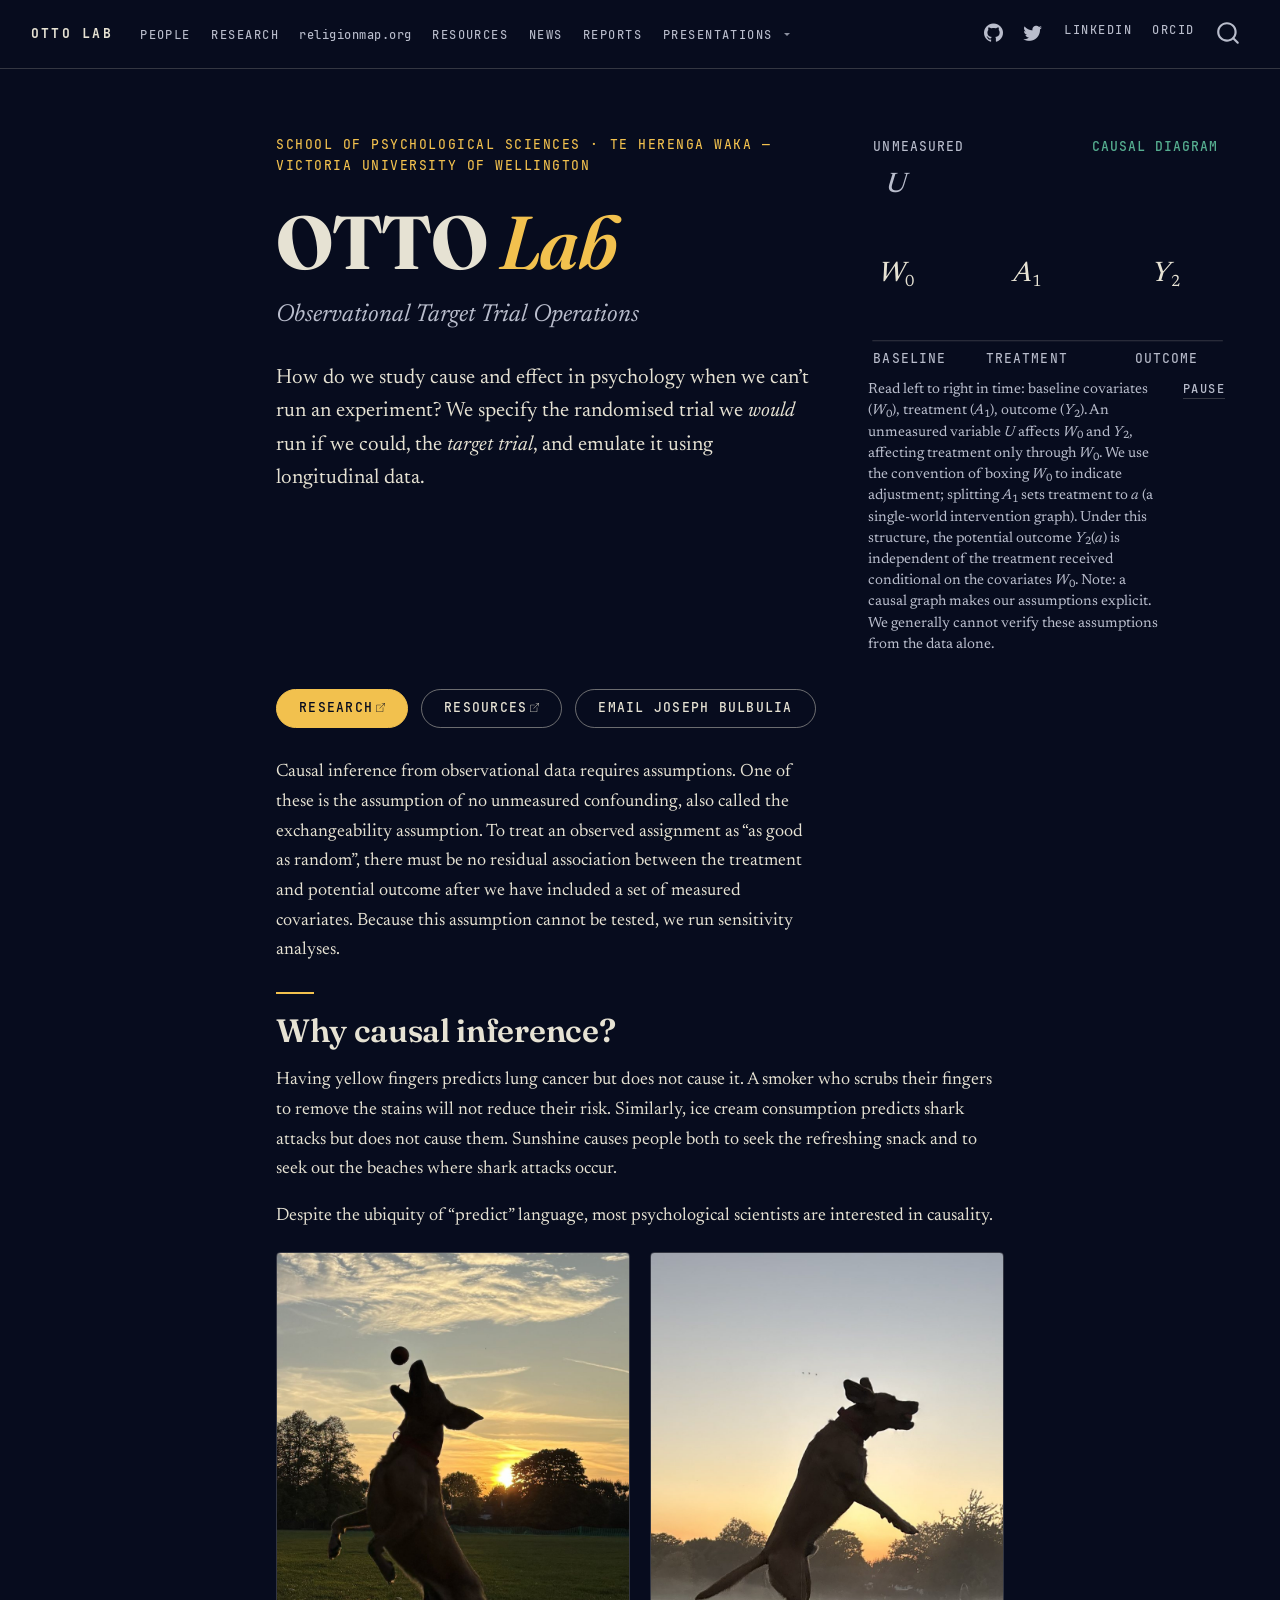
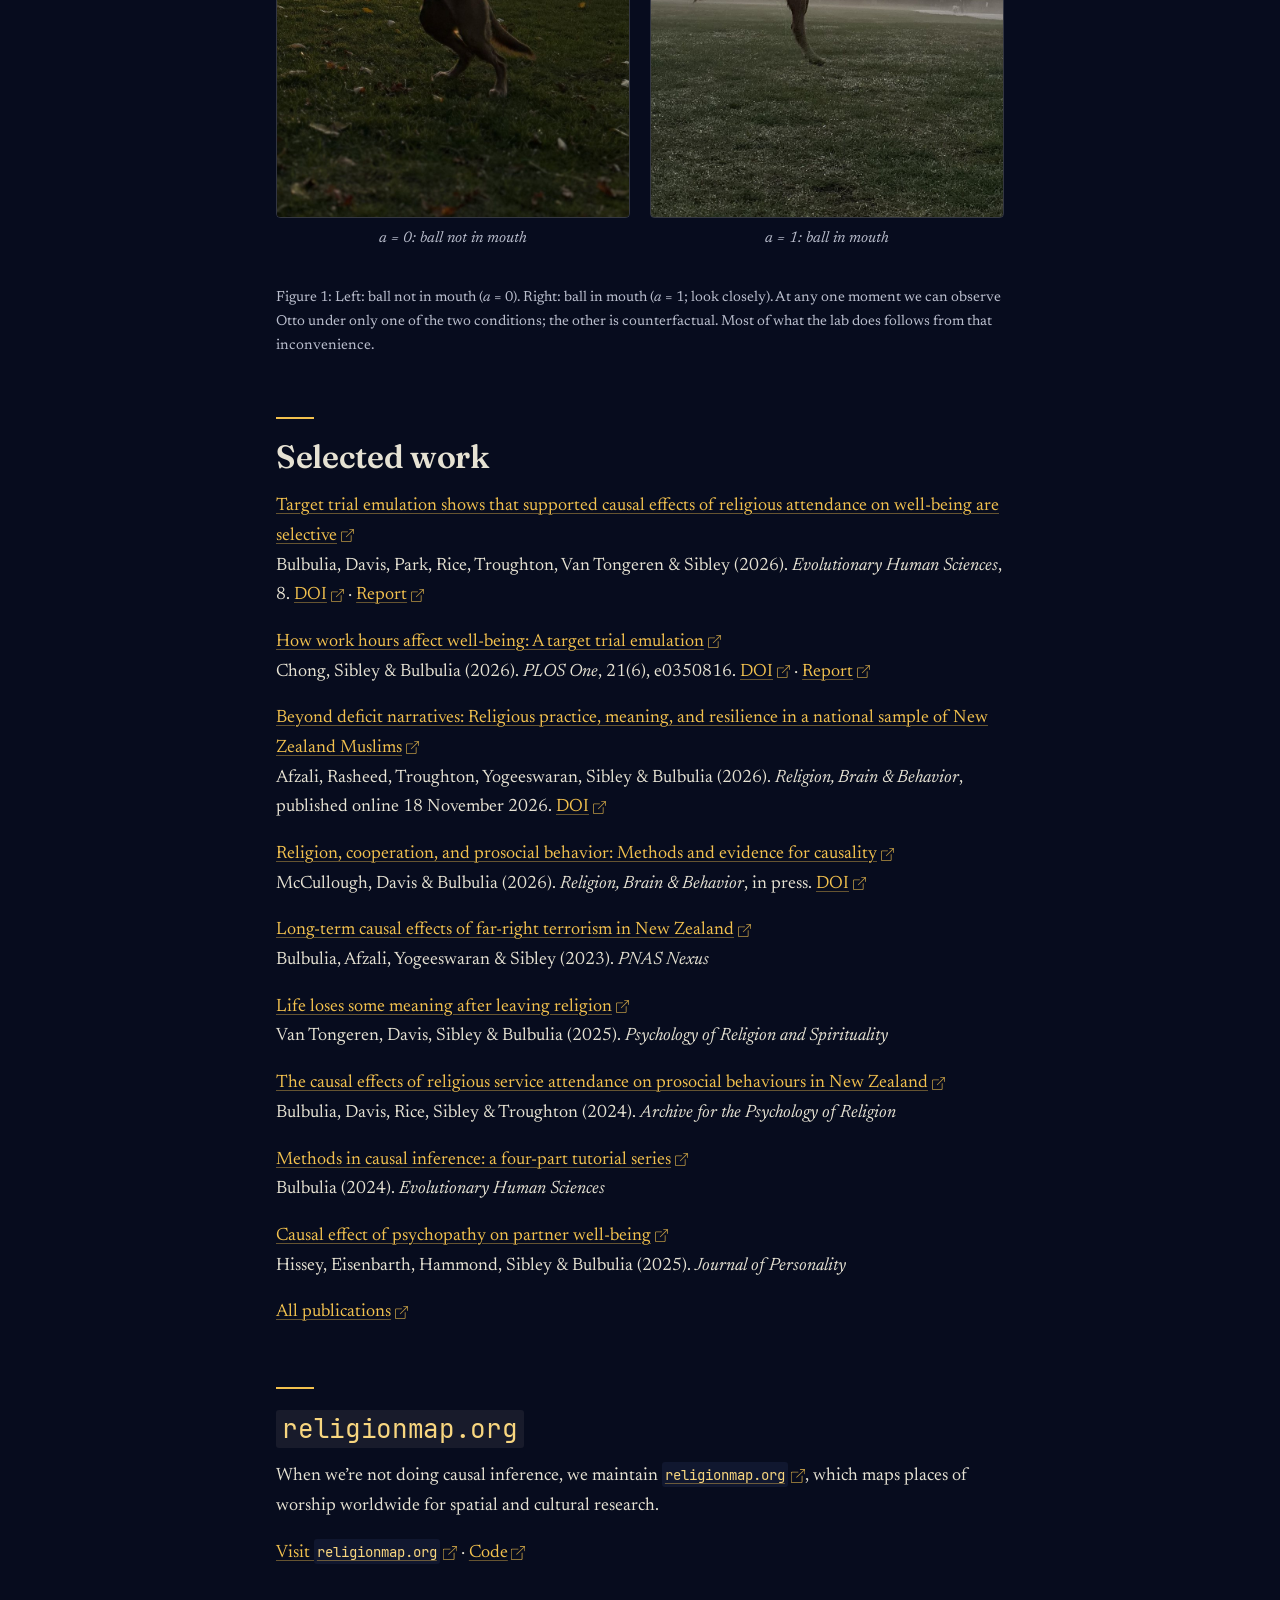
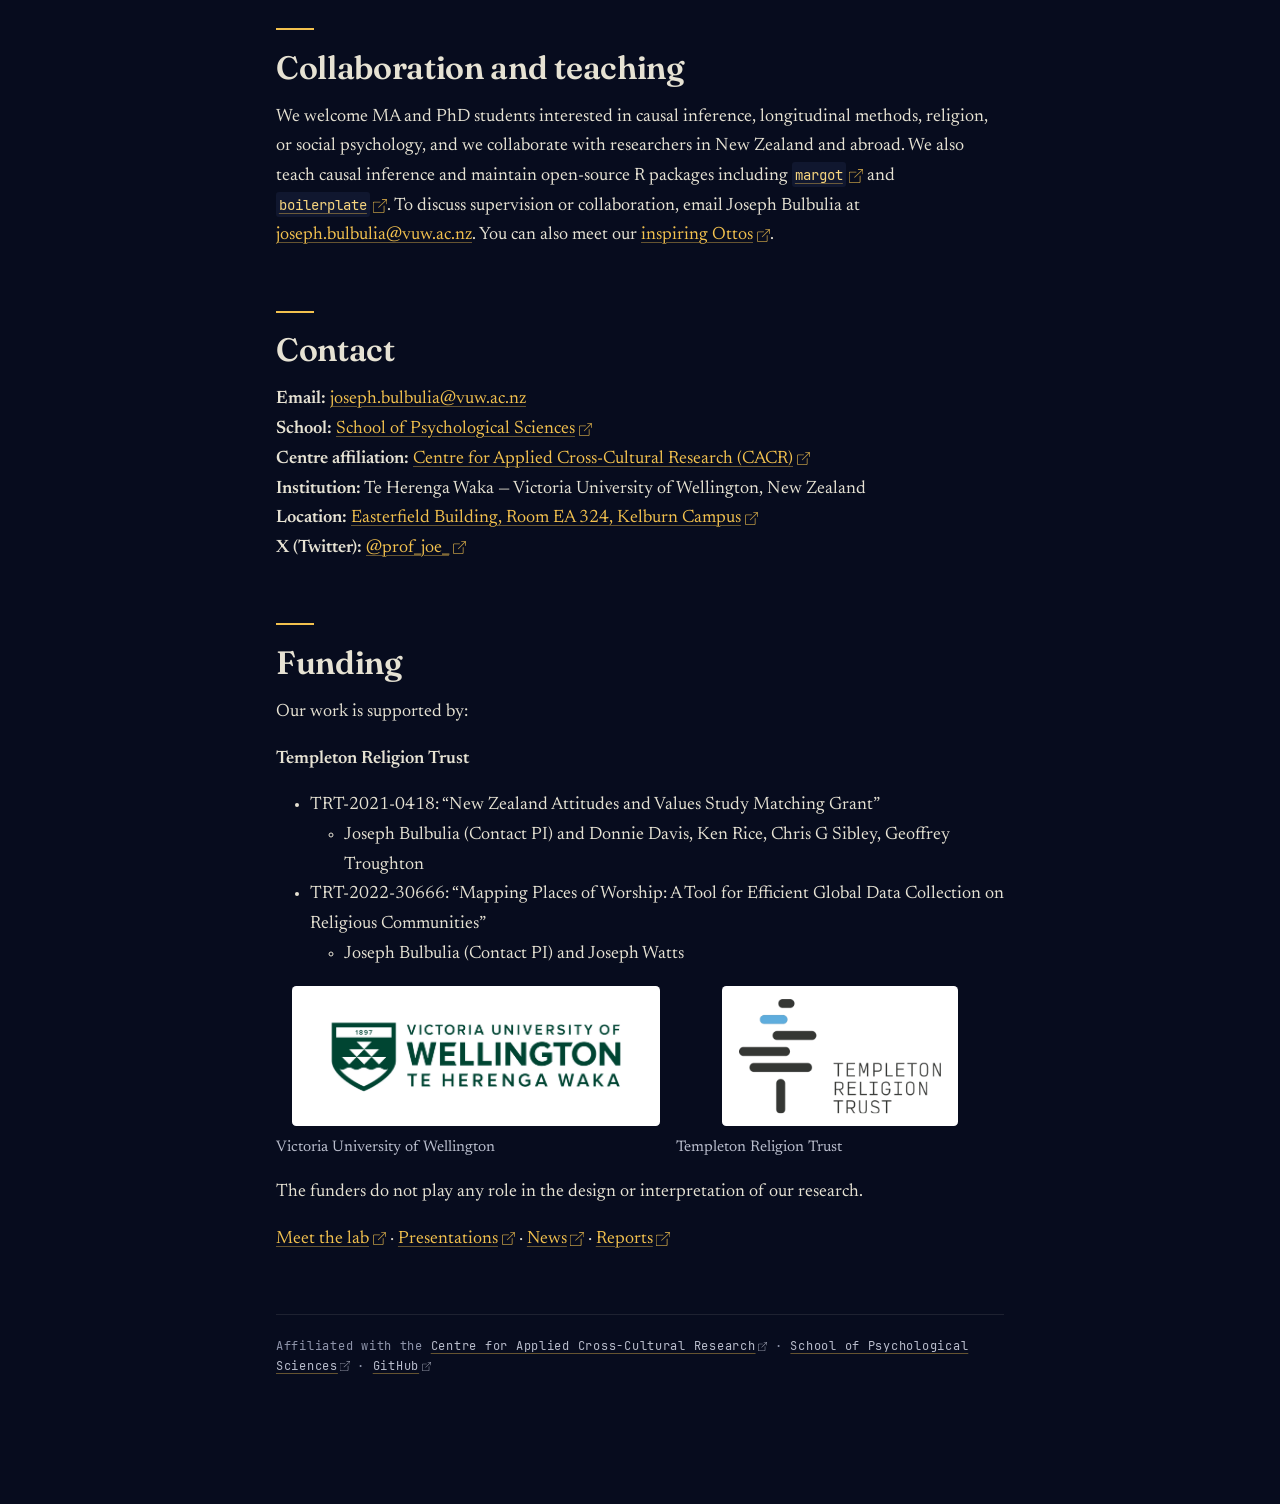
==== commit cef16afa: "trim otto dog caption on landing page" ====
--- a/docs/index.html
+++ b/docs/index.html
@@ -118,7 +118,7 @@
 <meta property="og:image" content="https://ottolab.nz/images/ottos/web/otto-dog-ball.jpg">
 <meta property="og:site_name" content="OTTO Lab">
 <meta property="og:locale" content="en_US">
-<meta property="og:image:alt" content="A dog leaps in silhouette against a setting sun, jaws open as a ball hovers just above his snout.">
+<meta property="og:image:alt" content="A dog rears up on his hind legs in silhouette against a setting sun, jaws open as a ball hovers just above his snout.">
 <meta property="og:image:height" content="1440">
 <meta property="og:image:width" content="900">
 <meta name="twitter:title" content="OTTO Lab">
@@ -127,7 +127,7 @@
 <meta name="twitter:creator" content="@prof_joe_">
 <meta name="twitter:site" content="@prof_joe_">
 <meta name="twitter:card" content="summary_large_image">
-<meta name="twitter:image:alt" content="A dog leaps in silhouette against a setting sun, jaws open as a ball hovers just above his snout.">
+<meta name="twitter:image:alt" content="A dog rears up on his hind legs in silhouette against a setting sun, jaws open as a ball hovers just above his snout.">
 </head>
 
 <body class="nav-fixed home fullcontent quarto-light"><a id="quarto-skip-link" class="visually-hidden-focusable" href="#quarto-document-content">Skip to main content</a>
@@ -326,7 +326,7 @@
 <div class="quarto-layout-cell" style="flex-basis: 50.0%;justify-content: flex-start;">
 <div class="quarto-figure quarto-figure-center">
 <figure class="figure">
-<p><img src="images/ottos/web/otto-dog-ball.jpg" class="img-fluid figure-img" alt="A dog leaps in silhouette against a setting sun, jaws open as a ball hovers just above his snout."></p>
+<p><img src="images/ottos/web/otto-dog-ball.jpg" class="img-fluid figure-img" alt="A dog rears up on his hind legs in silhouette against a setting sun, jaws open as a ball hovers just above his snout."></p>
 <figcaption><em>a</em> = 0: ball not in mouth</figcaption>
 </figure>
 </div>
@@ -342,7 +342,7 @@
 </div>
 </div>
 <figcaption class="quarto-float-caption-bottom quarto-float-caption quarto-float-fig" id="fig-otto-caption-0ceaefa1-69ba-4598-a22c-09a6ac19f8ca">
-Figure&nbsp;1: Left: ball not in mouth (<em>a</em> = 0). Right: ball in mouth (<em>a</em> = 1; look closely). At any one moment we can observe Otto under only one of the two conditions; the other is counterfactual. Most of what the lab does follows from that inconvenience. Readers will notice that Otto appears equally airborne either way. We are investigating.
+Figure&nbsp;1: Left: ball not in mouth (<em>a</em> = 0). Right: ball in mouth (<em>a</em> = 1; look closely). At any one moment we can observe Otto under only one of the two conditions; the other is counterfactual. Most of what the lab does follows from that inconvenience.
 </figcaption>
 </figure>
 </div>
@@ -1066,11 +1066,11 @@
 <span id="cb1-79"><a href="#cb1-79" aria-hidden="true" tabindex="-1"></a></span>
 <span id="cb1-80"><a href="#cb1-80" aria-hidden="true" tabindex="-1"></a>::: {#fig-otto layout-ncol=2}</span>
 <span id="cb1-81"><a href="#cb1-81" aria-hidden="true" tabindex="-1"></a></span>
-<span id="cb1-82"><a href="#cb1-82" aria-hidden="true" tabindex="-1"></a><span class="al">![*a* = 0: ball not in mouth](images/ottos/web/otto-dog-ball.jpg)</span>{fig-alt="A dog leaps in silhouette against a setting sun, jaws open as a ball hovers just above his snout."}</span>
+<span id="cb1-82"><a href="#cb1-82" aria-hidden="true" tabindex="-1"></a><span class="al">![*a* = 0: ball not in mouth](images/ottos/web/otto-dog-ball.jpg)</span>{fig-alt="A dog rears up on his hind legs in silhouette against a setting sun, jaws open as a ball hovers just above his snout."}</span>
 <span id="cb1-83"><a href="#cb1-83" aria-hidden="true" tabindex="-1"></a></span>
 <span id="cb1-84"><a href="#cb1-84" aria-hidden="true" tabindex="-1"></a><span class="al">![*a* = 1: ball in mouth](images/ottos/web/otto-dog-no-ball.jpg)</span>{fig-alt="A dog leaps in a misty field at dusk, in silhouette, with a ball held in his mouth."}</span>
 <span id="cb1-85"><a href="#cb1-85" aria-hidden="true" tabindex="-1"></a></span>
-<span id="cb1-86"><a href="#cb1-86" aria-hidden="true" tabindex="-1"></a>Left: ball not in mouth (*a* = 0). Right: ball in mouth (*a* = 1; look closely). At any one moment we can observe Otto under only one of the two conditions; the other is counterfactual. Most of what the lab does follows from that inconvenience. Readers will notice that Otto appears equally airborne either way. We are investigating.</span>
+<span id="cb1-86"><a href="#cb1-86" aria-hidden="true" tabindex="-1"></a>Left: ball not in mouth (*a* = 0). Right: ball in mouth (*a* = 1; look closely). At any one moment we can observe Otto under only one of the two conditions; the other is counterfactual. Most of what the lab does follows from that inconvenience.</span>
 <span id="cb1-87"><a href="#cb1-87" aria-hidden="true" tabindex="-1"></a>:::</span>
 <span id="cb1-88"><a href="#cb1-88" aria-hidden="true" tabindex="-1"></a></span>
 <span id="cb1-89"><a href="#cb1-89" aria-hidden="true" tabindex="-1"></a><span class="fu">## Selected work</span></span>
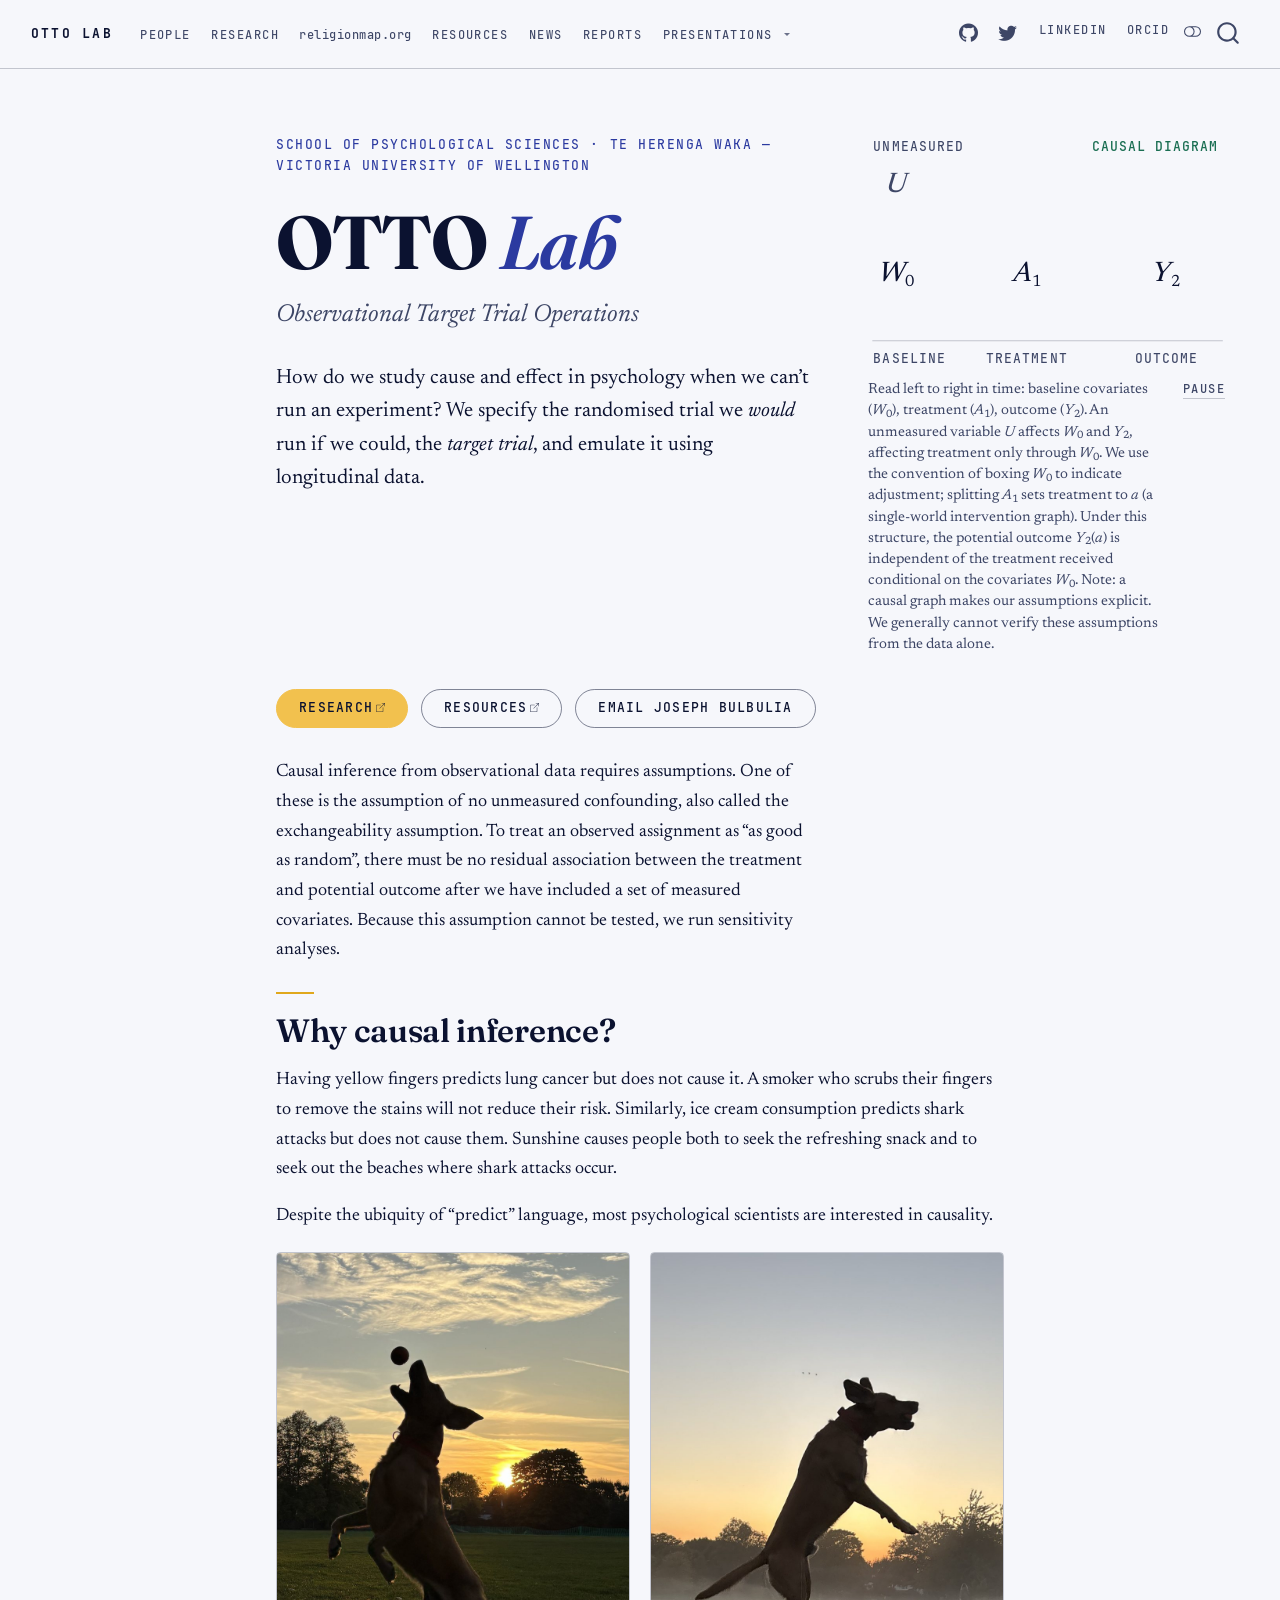
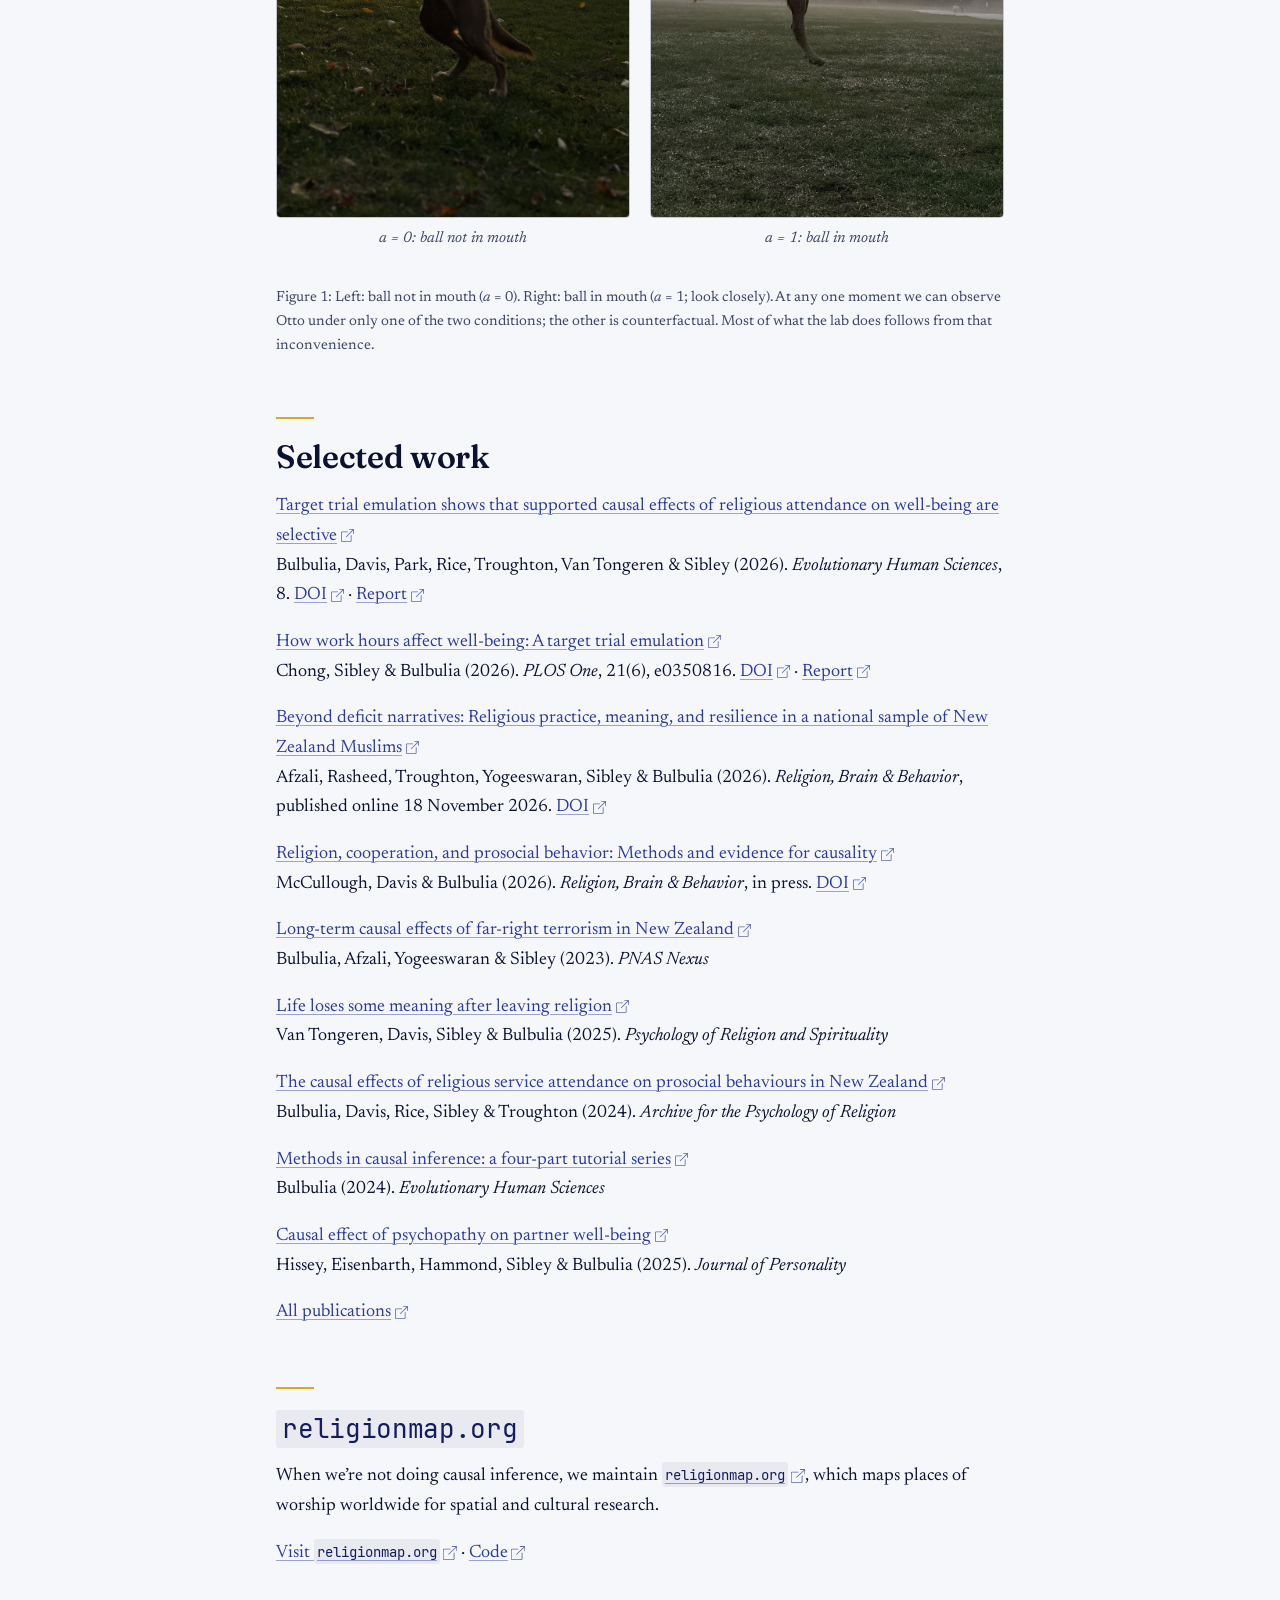
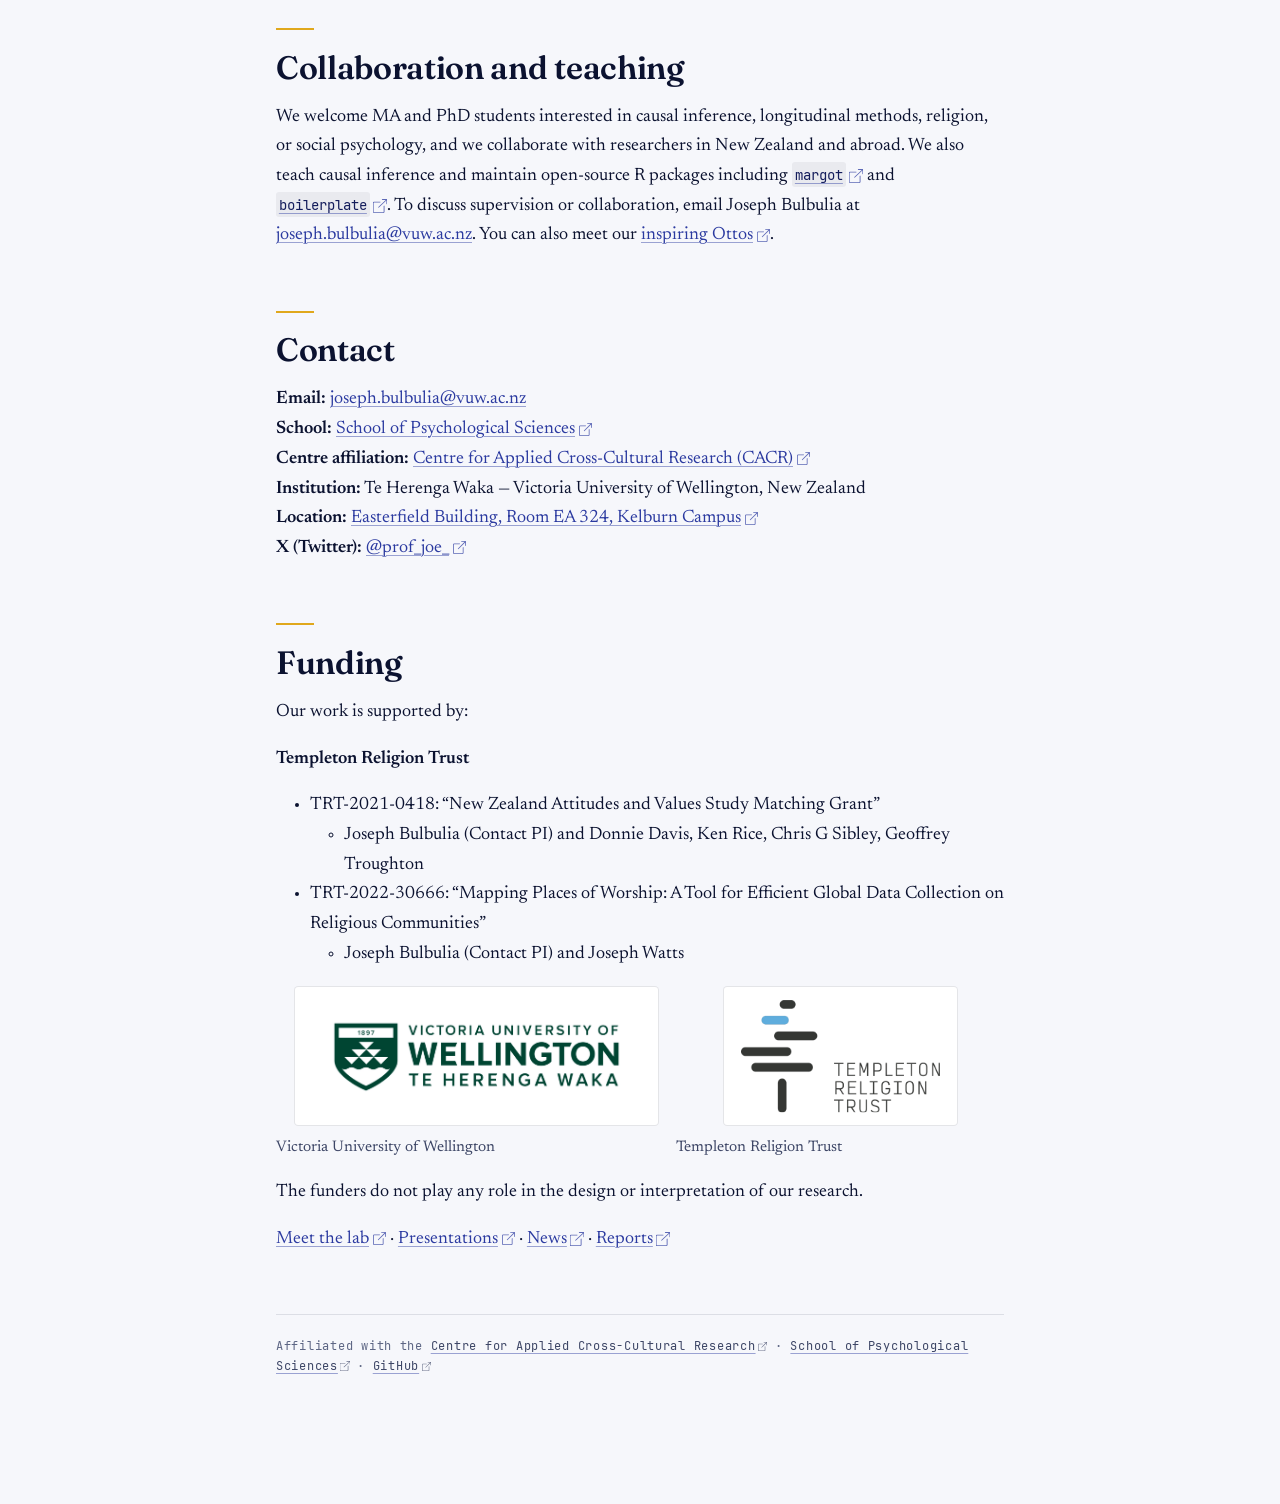
==== commit cb046316: "add kōwhai day light theme with a navbar switch The site now follows the reader's system colour sche" ====
--- a/docs/index.html
+++ b/docs/index.html
@@ -78,10 +78,12 @@
 <script src="site_libs/quarto-html/tippy.umd.min.js"></script>
 <script src="site_libs/quarto-html/anchor.min.js"></script>
 <link href="site_libs/quarto-html/tippy.css" rel="stylesheet">
-<link href="site_libs/quarto-html/quarto-syntax-highlighting-dark-c8cca58254341e41c468761f0045acd0.css" rel="stylesheet" id="quarto-text-highlighting-styles">
+<link href="site_libs/quarto-html/quarto-syntax-highlighting-7b1528b1cba7e9f63f59baa7408a6f56.css" rel="stylesheet" class="quarto-color-scheme" id="quarto-text-highlighting-styles">
+<link href="site_libs/quarto-html/quarto-syntax-highlighting-dark-c8cca58254341e41c468761f0045acd0.css" rel="stylesheet" class="quarto-color-scheme quarto-color-alternate" id="quarto-text-highlighting-styles">
 <script src="site_libs/bootstrap/bootstrap.min.js"></script>
 <link href="site_libs/bootstrap/bootstrap-icons.css" rel="stylesheet">
-<link href="site_libs/bootstrap/bootstrap-7ee6e58e6e3f9a698a1252d912e4d36e.min.css" rel="stylesheet" append-hash="true" id="quarto-bootstrap" data-mode="dark">
+<link href="site_libs/bootstrap/bootstrap-6d7671dc5a83e9783830cbeec8fb2904.min.css" rel="stylesheet" append-hash="true" class="quarto-color-scheme" id="quarto-bootstrap" data-mode="light">
+<link href="site_libs/bootstrap/bootstrap-dark-7ee6e58e6e3f9a698a1252d912e4d36e.min.css" rel="stylesheet" append-hash="true" class="quarto-color-scheme quarto-color-alternate" id="quarto-bootstrap" data-mode="dark">
 <script id="quarto-search-options" type="application/json">{
   "location": "navbar",
   "copy-button": false,
@@ -130,7 +132,185 @@
 <meta name="twitter:image:alt" content="A dog rears up on his hind legs in silhouette against a setting sun, jaws open as a ball hovers just above his snout.">
 </head>
 
-<body class="nav-fixed home fullcontent quarto-light"><a id="quarto-skip-link" class="visually-hidden-focusable" href="#quarto-document-content">Skip to main content</a>
+<body class="nav-fixed home fullcontent quarto-dark"><a id="quarto-skip-link" class="visually-hidden-focusable" href="#quarto-document-content">Skip to main content</a><script id="quarto-html-before-body" type="application/javascript">
+    const toggleBodyColorMode = (bsSheetEl) => {
+      const mode = bsSheetEl.getAttribute("data-mode");
+      const bodyEl = window.document.querySelector("body");
+      if (mode === "dark") {
+        bodyEl.classList.add("quarto-dark");
+        bodyEl.classList.remove("quarto-light");
+      } else {
+        bodyEl.classList.add("quarto-light");
+        bodyEl.classList.remove("quarto-dark");
+      }
+    }
+    const toggleBodyColorPrimary = () => {
+      const bsSheetEl = window.document.querySelector("link#quarto-bootstrap:not([rel=disabled-stylesheet])");
+      if (bsSheetEl) {
+        toggleBodyColorMode(bsSheetEl);
+      }
+    }
+    const setColorSchemeToggle = (alternate) => {
+      const toggles = window.document.querySelectorAll('.quarto-color-scheme-toggle');
+      for (let i=0; i < toggles.length; i++) {
+        const toggle = toggles[i];
+        if (toggle) {
+          toggle.setAttribute("aria-checked", alternate ? "true" : "false");
+          if (alternate) {
+            toggle.classList.add("alternate");
+          } else {
+            toggle.classList.remove("alternate");
+          }
+        }
+      }
+    };
+    const toggleColorMode = (alternate) => {
+      // Switch the stylesheets
+      const primaryStylesheets = window.document.querySelectorAll('link.quarto-color-scheme:not(.quarto-color-alternate)');
+      const alternateStylesheets = window.document.querySelectorAll('link.quarto-color-scheme.quarto-color-alternate');
+      manageTransitions('#quarto-margin-sidebar .nav-link', false);
+      if (alternate) {
+        // note: dark is layered on light, we don't disable primary!
+        enableStylesheet(alternateStylesheets);
+        for (const sheetNode of alternateStylesheets) {
+          if (sheetNode.id === "quarto-bootstrap") {
+            toggleBodyColorMode(sheetNode);
+          }
+        }
+      } else {
+        disableStylesheet(alternateStylesheets);
+        enableStylesheet(primaryStylesheets)
+        toggleBodyColorPrimary();
+      }
+      manageTransitions('#quarto-margin-sidebar .nav-link', true);
+      // Switch the toggles
+      setColorSchemeToggle(alternate)
+    }
+    // Hack to workaround the fact that safari doesn't
+    // properly recolor the scrollbar when toggling (#1455).
+    // Not run on load: stylesheets are set before first paint there, and
+    // scrolling would undo the scroll to a URL fragment (#14973).
+    // The one pixel nudge keeps the reader where they were.
+    const refreshSafariScrollbar = () => {
+      if (navigator.userAgent.indexOf('Safari') > 0 && navigator.userAgent.indexOf('Chrome') == -1) {
+        manageTransitions("body", false);
+        const scrollY = window.scrollY;
+        window.scrollTo(0, scrollY > 0 ? scrollY - 1 : 1);
+        setTimeout(() => {
+          window.scrollTo(0, scrollY);
+          manageTransitions("body", true);
+        }, 40);
+      }
+    }
+    const disableStylesheet = (stylesheets) => {
+      for (let i=0; i < stylesheets.length; i++) {
+        const stylesheet = stylesheets[i];
+        stylesheet.rel = 'disabled-stylesheet';
+      }
+    }
+    const enableStylesheet = (stylesheets) => {
+      for (let i=0; i < stylesheets.length; i++) {
+        const stylesheet = stylesheets[i];
+        if(stylesheet.rel !== 'stylesheet') { // for Chrome, which will still FOUC without this check
+          stylesheet.rel = 'stylesheet';
+        }
+      }
+    }
+    const manageTransitions = (selector, allowTransitions) => {
+      const els = window.document.querySelectorAll(selector);
+      for (let i=0; i < els.length; i++) {
+        const el = els[i];
+        if (allowTransitions) {
+          el.classList.remove('notransition');
+        } else {
+          el.classList.add('notransition');
+        }
+      }
+    }
+    const isFileUrl = () => {
+      return window.location.protocol === 'file:';
+    }
+    const hasAlternateSentinel = () => {
+      let styleSentinel = getColorSchemeSentinel();
+      if (styleSentinel !== null) {
+        return styleSentinel === "alternate";
+      } else {
+        return false;
+      }
+    }
+    const setStyleSentinel = (alternate) => {
+      const value = alternate ? "alternate" : "default";
+      if (!isFileUrl()) {
+        window.localStorage.setItem("quarto-color-scheme", value);
+      } else {
+        localAlternateSentinel = value;
+      }
+    }
+    const getColorSchemeSentinel = () => {
+      if (!isFileUrl()) {
+        const storageValue = window.localStorage.getItem("quarto-color-scheme");
+        return storageValue != null ? storageValue : localAlternateSentinel;
+      } else {
+        return localAlternateSentinel;
+      }
+    }
+    const toggleGiscusIfUsed = (isAlternate, darkModeDefault) => {
+      const baseTheme = document.querySelector('#giscus-base-theme')?.value ?? 'light';
+      const alternateTheme = document.querySelector('#giscus-alt-theme')?.value ?? 'dark';
+      let newTheme = '';
+      if(authorPrefersDark) {
+        newTheme = isAlternate ? baseTheme : alternateTheme;
+      } else {
+        newTheme = isAlternate ? alternateTheme : baseTheme;
+      }
+      const changeGiscusTheme = () => {
+        // From: https://github.com/giscus/giscus/issues/336
+        const sendMessage = (message) => {
+          const iframe = document.querySelector('iframe.giscus-frame');
+          if (!iframe) return;
+          iframe.contentWindow.postMessage({ giscus: message }, 'https://giscus.app');
+        }
+        sendMessage({
+          setConfig: {
+            theme: newTheme
+          }
+        });
+      }
+      const isGiscussLoaded = window.document.querySelector('iframe.giscus-frame') !== null;
+      if (isGiscussLoaded) {
+        changeGiscusTheme();
+      }
+    };
+    const authorPrefersDark = true;
+    const queryPrefersDark = window.matchMedia('(prefers-color-scheme: dark)');
+    const darkModeDefault = queryPrefersDark.matches;
+    let localAlternateSentinel = darkModeDefault ? 'alternate' : 'default';
+    // Dark / light mode switch
+    window.quartoToggleColorScheme = () => {
+      // Read the current dark / light value
+      let toAlternate = !hasAlternateSentinel();
+      toggleColorMode(toAlternate);
+      refreshSafariScrollbar();
+      setStyleSentinel(toAlternate);
+      toggleGiscusIfUsed(toAlternate, darkModeDefault);
+      window.dispatchEvent(new Event('resize'));
+    };
+    queryPrefersDark.addEventListener("change", e => {
+      if(window.localStorage.getItem("quarto-color-scheme") !== null)
+        return;
+      const alternate = e.matches
+      toggleColorMode(alternate);
+      refreshSafariScrollbar();
+      localAlternateSentinel = e.matches ? 'alternate' : 'default'; // this is used alongside local storage!
+      toggleGiscusIfUsed(alternate, darkModeDefault);
+    });
+    // Switch to dark mode if need be
+    if (hasAlternateSentinel()) {
+      toggleColorMode(true);
+    } else {
+      toggleColorMode(false);
+    }
+  </script>
 
 <div id="quarto-search-results"></div>
   <header id="quarto-header" class="headroom fixed-top">
@@ -214,6 +394,7 @@
 </ul>
           </div> <!-- /navcollapse -->
             <div class="quarto-navbar-tools">
+  <button type="button" role="switch" aria-checked="false" class="quarto-color-scheme-toggle quarto-navigation-tool  px-1" onclick="window.quartoToggleColorScheme(); return false;" title="Toggle dark mode" aria-label="Toggle dark mode"><i class="bi"></i></button>
 </div>
             <div id="quarto-search" class="" title="Search"></div>
       </div> <!-- /container-fluid -->
@@ -226,6 +407,7 @@
     
 <!-- main -->
 <main class="content" id="quarto-document-content" tabindex="-1">
+
 
 <header id="title-block-header" class="quarto-title-block default">
 <div class="quarto-title">
@@ -434,6 +616,54 @@
 </main> <!-- /main -->
 <script id="quarto-html-after-body" type="application/javascript">
   window.document.addEventListener("DOMContentLoaded", function (event) {
+    // Ensure there is a toggle, if there isn't float one in the top right
+    if (window.document.querySelector('.quarto-color-scheme-toggle') === null) {
+      const toggle = window.document.createElement('button');
+      toggle.type = "button";
+      toggle.setAttribute("role", "switch");
+      toggle.setAttribute("aria-checked", "false");
+      toggle.classList.add('top-right');
+      toggle.classList.add('quarto-color-scheme-toggle');
+      toggle.setAttribute("aria-label", "Toggle dark mode");
+      toggle.onclick = function() { try { window.quartoToggleColorScheme(); } catch {} return false; };
+      const i = window.document.createElement("i");
+      i.classList.add('bi');
+      toggle.appendChild(i);
+      // Put the toggle in a landmark of its own, so that landmark navigation
+      // can reach it.
+      //
+      // The container is always a fresh direct child of body, and the toggle is
+      // never moved into page furniture that the theme or the author controls.
+      // The toggle is positioned against the page, so any ancestor that
+      // establishes a containing block captures it: a positioned element or a
+      // grid for position: absolute, and transform, filter, will-change or
+      // contain for position: fixed. A direct child of body has none of these
+      // to inherit, and the shift when one appears is silent and visual.
+      //
+      // ARIA says a document should have at most one banner, and axe reports a
+      // duplicate whether or not the banners carry distinct labels. So use a
+      // header when the page has no banner yet, and a named region otherwise.
+      //
+      // A header is a banner wherever it sits, unless it is inside sectioning
+      // content, so this cannot just look at the children of body: a custom
+      // page layout wraps the title block header in a plain div. An explicit
+      // role="banner" always counts.
+      const sectioning = 'article, aside, main, nav, section, [role="article"], [role="complementary"], [role="main"], [role="navigation"], [role="region"]';
+      const hasBanner = Array.from(
+        window.document.querySelectorAll('header:not([role]), [role="banner"]')
+      ).some(function(el) {
+        return el.hasAttribute("role") || el.closest(sectioning) === null;
+      });
+      const container = window.document.createElement(hasBanner ? "div" : "header");
+      if (hasBanner) {
+        container.setAttribute("role", "region");
+        container.setAttribute("aria-label", "Toggle dark mode");
+      }
+      container.classList.add('quarto-color-scheme-toggle-container');
+      container.appendChild(toggle);
+      window.document.body.appendChild(container);
+    }
+    setColorSchemeToggle(hasAlternateSentinel())
     const icon = "";
     const anchorJS = new window.AnchorJS();
     anchorJS.options = {
--- a/docs/site_libs/quarto-html/quarto-syntax-highlighting-7b1528b1cba7e9f63f59baa7408a6f56.css
+++ b/docs/site_libs/quarto-html/quarto-syntax-highlighting-7b1528b1cba7e9f63f59baa7408a6f56.css
@@ -0,0 +1,233 @@
+/* quarto syntax highlight colors */
+:root {
+  --quarto-hl-ot-color: #d91e18;
+  --quarto-hl-at-color: #a55a00;
+  --quarto-hl-ss-color: #008000;
+  --quarto-hl-an-color: #696969;
+  --quarto-hl-fu-color: #06287e;
+  --quarto-hl-st-color: #008000;
+  --quarto-hl-cf-color: #d91e18;
+  --quarto-hl-op-color: #00769e;
+  --quarto-hl-er-color: #7928a1;
+  --quarto-hl-bn-color: #7928a1;
+  --quarto-hl-al-color: #7928a1;
+  --quarto-hl-va-color: #a55a00;
+  --quarto-hl-bu-color: inherit;
+  --quarto-hl-ex-color: inherit;
+  --quarto-hl-pp-color: #7928a1;
+  --quarto-hl-in-color: #696969;
+  --quarto-hl-vs-color: #008000;
+  --quarto-hl-wa-color: #696969;
+  --quarto-hl-do-color: #696969;
+  --quarto-hl-im-color: inherit;
+  --quarto-hl-ch-color: #008000;
+  --quarto-hl-dt-color: #7928a1;
+  --quarto-hl-fl-color: #a55a00;
+  --quarto-hl-co-color: #696969;
+  --quarto-hl-cv-color: #696969;
+  --quarto-hl-cn-color: #d91e18;
+  --quarto-hl-sc-color: #00769e;
+  --quarto-hl-dv-color: #7928a1;
+  --quarto-hl-kw-color: #d91e18;
+}
+
+/* other quarto variables */
+:root {
+  --quarto-font-monospace: SFMono-Regular, Menlo, Monaco, Consolas, "Liberation Mono", "Courier New", monospace;
+}
+
+/* syntax highlight based on Pandoc's rules */
+pre > code.sourceCode > span {
+  color: #545454;
+}
+
+code.sourceCode > span {
+  color: #545454;
+}
+
+div.sourceCode,
+div.sourceCode pre.sourceCode {
+  color: #545454;
+}
+
+/* Normal */
+code span {
+  color: #545454;
+}
+
+/* Alert */
+code span.al {
+  color: #7928a1;
+  font-style: inherit;
+}
+
+/* Annotation */
+code span.an {
+  color: #696969;
+  font-style: inherit;
+}
+
+/* Attribute */
+code span.at {
+  color: #a55a00;
+  font-style: inherit;
+}
+
+/* BaseN */
+code span.bn {
+  color: #7928a1;
+  font-style: inherit;
+}
+
+/* BuiltIn */
+code span.bu {
+  font-style: inherit;
+}
+
+/* ControlFlow */
+code span.cf {
+  color: #d91e18;
+  font-style: inherit;
+}
+
+/* Char */
+code span.ch {
+  color: #008000;
+  font-style: inherit;
+}
+
+/* Constant */
+code span.cn {
+  color: #d91e18;
+  font-style: inherit;
+}
+
+/* Comment */
+code span.co {
+  color: #696969;
+  font-style: inherit;
+}
+
+/* CommentVar */
+code span.cv {
+  color: #696969;
+  font-style: italic;
+}
+
+/* Documentation */
+code span.do {
+  color: #696969;
+  font-style: italic;
+}
+
+/* DataType */
+code span.dt {
+  color: #7928a1;
+  font-style: inherit;
+}
+
+/* DecVal */
+code span.dv {
+  color: #7928a1;
+  font-style: inherit;
+}
+
+/* Error */
+code span.er {
+  color: #7928a1;
+  font-style: inherit;
+}
+
+/* Extension */
+code span.ex {
+  font-style: inherit;
+}
+
+/* Float */
+code span.fl {
+  color: #a55a00;
+  font-style: inherit;
+}
+
+/* Function */
+code span.fu {
+  color: #06287e;
+  font-style: inherit;
+}
+
+/* Import */
+code span.im {
+  font-style: inherit;
+}
+
+/* Information */
+code span.in {
+  color: #696969;
+  font-style: inherit;
+}
+
+/* Keyword */
+code span.kw {
+  color: #d91e18;
+  font-style: inherit;
+}
+
+/* Operator */
+code span.op {
+  color: #00769e;
+  font-style: inherit;
+}
+
+/* Other */
+code span.ot {
+  color: #d91e18;
+  font-style: inherit;
+}
+
+/* Preprocessor */
+code span.pp {
+  color: #7928a1;
+  font-style: inherit;
+}
+
+/* SpecialChar */
+code span.sc {
+  color: #00769e;
+  font-style: inherit;
+}
+
+/* SpecialString */
+code span.ss {
+  color: #008000;
+  font-style: inherit;
+}
+
+/* String */
+code span.st {
+  color: #008000;
+  font-style: inherit;
+}
+
+/* Variable */
+code span.va {
+  color: #a55a00;
+  font-style: inherit;
+}
+
+/* VerbatimString */
+code span.vs {
+  color: #008000;
+  font-style: inherit;
+}
+
+/* Warning */
+code span.wa {
+  color: #696969;
+  font-style: italic;
+}
+
+.prevent-inlining {
+  content: "</";
+}
+
+/*# sourceMappingURL=294b23aea3286da96f76f9e9c0ed8985.css.map */
--- a/docs/styles.css
+++ b/docs/styles.css
@@ -4,8 +4,10 @@
    kōwhai night: the print-editorial grammar (fraunces display, newsreader
    body, jetbrains mono microlabels, hairline rules) set on
    deep night-blue paper, with kōwhai yellow as the accent and a pounamu
-   green as the soft secondary. single dark theme by design; bootstrap
-   defaults are set in kowhai-night.scss. */
+   green as the soft secondary. kōwhai day is its light counterpart: the
+   same grammar on cool white paper with night-blue ink. the page follows
+   the reader's system setting and the navbar switch changes it. bootstrap
+   defaults are set in kowhai-night.scss and kowhai-day.scss. */
 
 @font-face {
   font-family: "JetBrains Mono";
@@ -68,6 +70,11 @@
   --accent: var(--kowhai);
   --accent-strong: var(--kowhai-bright);
   --accent-soft: var(--green);
+  /* fills and rules, named apart from --accent because the light palette
+     keeps kōwhai for surfaces and sets text in indigo */
+  --accent-fill: var(--kowhai);
+  --accent-fill-hover: var(--kowhai-bright);
+  --dash: var(--kowhai);
   --band: #1a2346;
   --band-ink: #ebe8dc;
   --band-ink-strong: #f7f4ea;
@@ -77,6 +84,13 @@
   --hair-soft: rgba(230, 226, 211, 0.1);
   --mono-bg: rgba(230, 226, 211, 0.07);
   --accent-tint: rgba(242, 193, 78, 0.4);
+  --btn-outline: rgba(230, 226, 211, 0.45);
+  --selection: rgba(242, 193, 78, 0.28);
+  --overlay: rgba(6, 6, 16, 0.72);
+
+  /* inside charts, the modest-evidence marks take a muted violet-grey so
+     that the brightest colour does not fall on the least robust estimates */
+  --chart-muted: #766c89;
 
   /* type */
   --display: "Fraunces", Georgia, serif;
@@ -99,6 +113,80 @@
   --text-light: var(--ink-soft);
   --bg-light: var(--paper);
   --bg-white: var(--card);
+}
+
+/* kōwhai day: the light palette. quarto sets quarto-light or quarto-dark
+   on body from the reader's system setting or the navbar switch. the
+   aliases are restated because a custom property that refers to another
+   is resolved where it is declared. hex values mirror kowhai-day.scss;
+   change both together. */
+:root:has(body.quarto-light) {
+  color-scheme: light;
+}
+
+body.quarto-light {
+  /* night-blue ink on cool white paper, about 17:1 */
+  --paper: #f6f7fb;
+  --card: #ffffff;
+  --ink: #0b1230;
+  --ink-soft: #3d4666;
+  --ink-faint: #5d6684;
+
+  /* kōwhai is about 1.6:1 on this paper, too low for text, so indigo
+     carries links and labels and kōwhai keeps the fills and rules */
+  --kowhai: #f2c14e;
+  --kowhai-bright: #e7ae2b;
+  --on-accent: #0b1230;
+
+  --green: #1a6e52;
+  --green-deep: #d9ece4;
+  --gold: #8a5f00;
+  --blue: #2b5c92;
+
+  --accent: #2b3aa0;
+  --accent-strong: #141d5c;
+  --accent-soft: var(--green);
+  --accent-fill: var(--kowhai);
+  --accent-fill-hover: var(--kowhai-bright);
+  --dash: #e0a81c;
+  --chart-muted: #6f6585;
+
+  /* the note band stays night blue: a patch of kōwhai night on each page */
+  --band: #131a3a;
+  --band-ink: #ebe8dc;
+  --band-ink-strong: #f7f4ea;
+
+  --hair: rgba(11, 18, 48, 0.22);
+  --hair-soft: rgba(11, 18, 48, 0.11);
+  --mono-bg: rgba(11, 18, 48, 0.055);
+  --accent-tint: rgba(43, 58, 160, 0.45);
+  --btn-outline: rgba(11, 18, 48, 0.5);
+  --selection: rgba(242, 193, 78, 0.5);
+  --overlay: rgba(11, 18, 48, 0.4);
+
+  --accent-primary: var(--accent);
+  --accent-hover: var(--accent-strong);
+  --border: var(--hair);
+  --text-light: var(--ink-soft);
+  --bg-light: var(--paper);
+  --bg-white: var(--card);
+}
+
+/* inside the band the night palette applies, so its text, links, labels
+   and rules keep their contrast on night blue */
+body.quarto-light .callout-note,
+body.quarto-light .report-note {
+  --ink: #e6e2d3;
+  --ink-soft: #b9bdcc;
+  --ink-faint: #8f95ab;
+  --accent: #f2c14e;
+  --accent-strong: #f8d67f;
+  --accent-tint: rgba(242, 193, 78, 0.4);
+  --gold: #f2c14e;
+  --green: #56ae90;
+  --dash: #f2c14e;
+  --hair: rgba(230, 226, 211, 0.2);
+  --hair-soft: rgba(230, 226, 211, 0.1);
 }
 
 /* ========== GLOBAL ========== */
@@ -112,7 +200,7 @@
 }
 
 ::selection {
-  background: rgba(242, 193, 78, 0.28);
+  background: var(--selection);
   color: var(--ink);
 }
 
@@ -252,7 +340,7 @@
   display: block;
   width: 2.25rem;
   height: 2px;
-  background: var(--accent);
+  background: var(--dash);
   margin-bottom: 1.1rem;
 }
 
@@ -684,7 +772,7 @@
 blockquote {
   margin: 1.5rem 0;
   padding: 0.25rem 0 0.25rem 1.25rem;
-  border-left: 2px solid var(--accent);
+  border-left: 2px solid var(--dash);
   font-style: italic;
   color: var(--ink-soft);
 }
@@ -978,23 +1066,24 @@
 }
 
 .btn-primary {
-  background-color: var(--accent);
+  background-color: var(--accent-fill);
   color: var(--on-accent);
-  border: 1px solid var(--accent);
+  border: 1px solid var(--accent-fill);
 }
 
 .btn-primary:hover {
-  background-color: var(--accent-strong);
-  border-color: var(--accent-strong);
+  background-color: var(--accent-fill-hover);
+  border-color: var(--accent-fill-hover);
   color: var(--on-accent);
 }
 
-/* the outline is ink at 0.45 alpha, about 3.7:1 against the paper,
-   above the 3:1 that wcag 1.4.11 asks of a control's edge */
+/* the outline is ink at 0.45 alpha on night paper and 0.5 on day paper,
+   about 3.7:1 against either, above the 3:1 that wcag 1.4.11 asks of a
+   control's edge */
 .btn-secondary {
   background-color: transparent;
   color: var(--ink);
-  border: 1px solid rgba(230, 226, 211, 0.45);
+  border: 1px solid var(--btn-outline);
 }
 
 .btn-secondary:hover {
@@ -1275,7 +1364,7 @@
   content: "";
   width: 2.25rem;
   height: 2px;
-  background: var(--accent);
+  background: var(--dash);
   flex: none;
 }
 
@@ -1469,9 +1558,7 @@
 }
 
 .figure-panel {
-  /* inside charts, the modest-evidence marks take a muted violet-grey so
-     that the brightest colour does not fall on the least robust estimates */
-  --gold: #766c89;
+  --gold: var(--chart-muted);
   background: var(--card);
   border: 1px solid var(--hair-soft);
   border-radius: var(--radius-sm);
@@ -1555,7 +1642,7 @@
   }
 }
 
-/* ========== DARK THEME DETAILS ========== */
+/* ========== THEME DETAILS ========== */
 /* code blocks sit on card, not the highlight theme's own background */
 div.sourceCode,
 pre.sourceCode {
@@ -1564,8 +1651,8 @@
 }
 
 /* photos with white studio backgrounds glare on dark paper */
-.team-photo,
-.quarto-figure img[src*="images/team/"] {
+body.quarto-dark .team-photo,
+body.quarto-dark .quarto-figure img[src*="images/team/"] {
   filter: brightness(0.94);
 }
 
@@ -1578,18 +1665,29 @@
   opacity: 1;
 }
 
+/* quarto's grey for the page-source button is under 4.5:1 on either paper */
+.code-tools-button {
+  color: var(--ink-soft);
+}
+
+/* on day paper the white plate needs an edge */
+body.quarto-light img[src*="images/logos/"],
+body.quarto-light .logos-section img {
+  border: 1px solid var(--hair-soft);
+}
+
 /* inline-styled buttons in presentations.qmd carry old blue and slate
    fills; bring them into the palette without editing page content */
 a.btn.btn-primary[style] {
-  background: var(--accent) !important;
+  background: var(--accent-fill) !important;
   color: var(--on-accent) !important;
-  border: 1px solid var(--accent) !important;
+  border: 1px solid var(--accent-fill) !important;
   border-radius: var(--radius-pill) !important;
 }
 
 a.btn.btn-primary[style]:hover {
-  background: var(--accent-strong) !important;
-  border-color: var(--accent-strong) !important;
+  background: var(--accent-fill-hover) !important;
+  border-color: var(--accent-fill-hover) !important;
 }
 
 a.btn.btn-primary[style*="#4c4f69"] {
@@ -1605,7 +1703,7 @@
 }
 
 /* external-link icon drawn as a mask so it takes the link's own colour:
-   kōwhai in prose, ink on filled kōwhai buttons, brighter on hover */
+   the accent in prose, ink on filled kōwhai buttons, stronger on hover */
 a.external::after {
   background-image: none !important;
   background-color: currentColor;
@@ -1639,7 +1737,7 @@
 /* search overlay: darken the page behind the panel instead of washing
    it with translucent ink */
 .aa-DetachedOverlay {
-  background-color: rgba(6, 6, 16, 0.72);
+  background-color: var(--overlay);
 }
 
 .aa-DetachedOverlay .aa-Panel,
@@ -1654,7 +1752,7 @@
   background-color: var(--card);
 }
 
-.leaflet-tile-pane {
+body.quarto-dark .leaflet-tile-pane {
   filter: invert(1) hue-rotate(180deg) brightness(0.9) contrast(0.9) saturate(0.6);
 }
 
